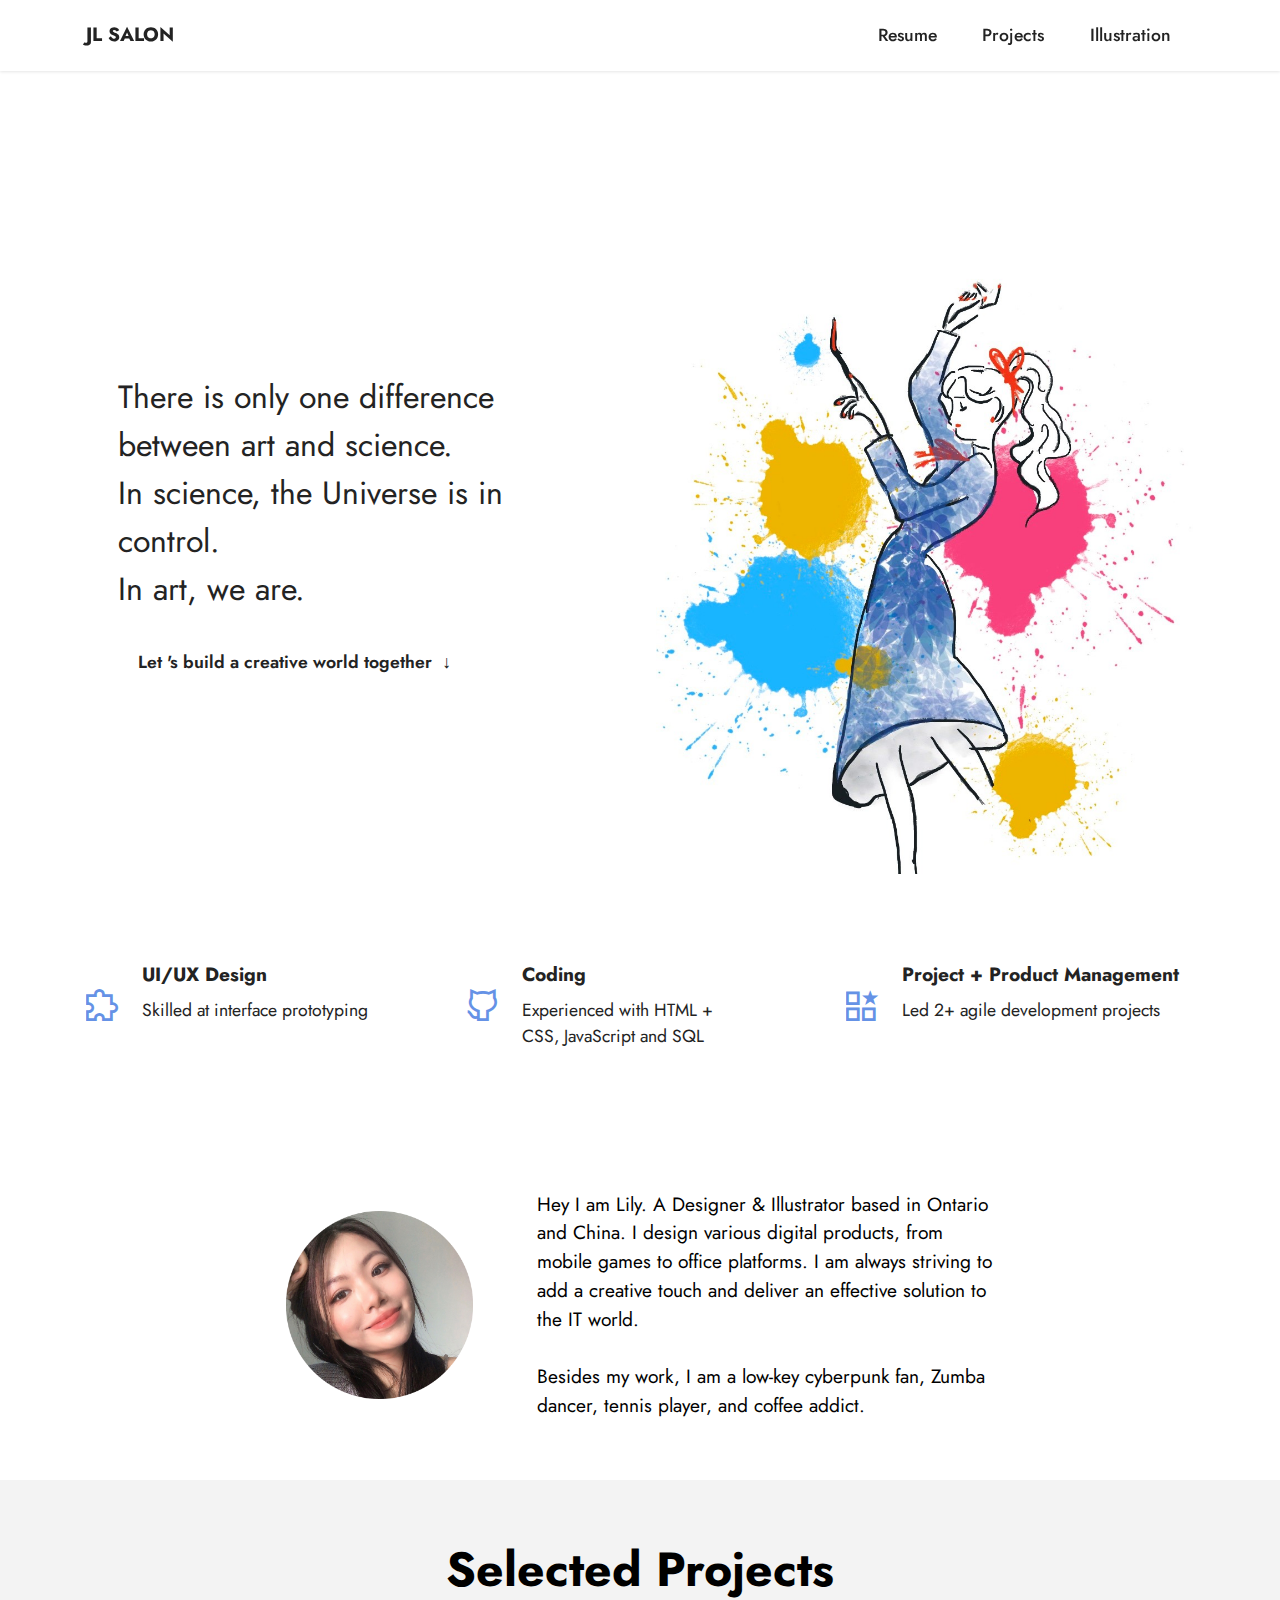
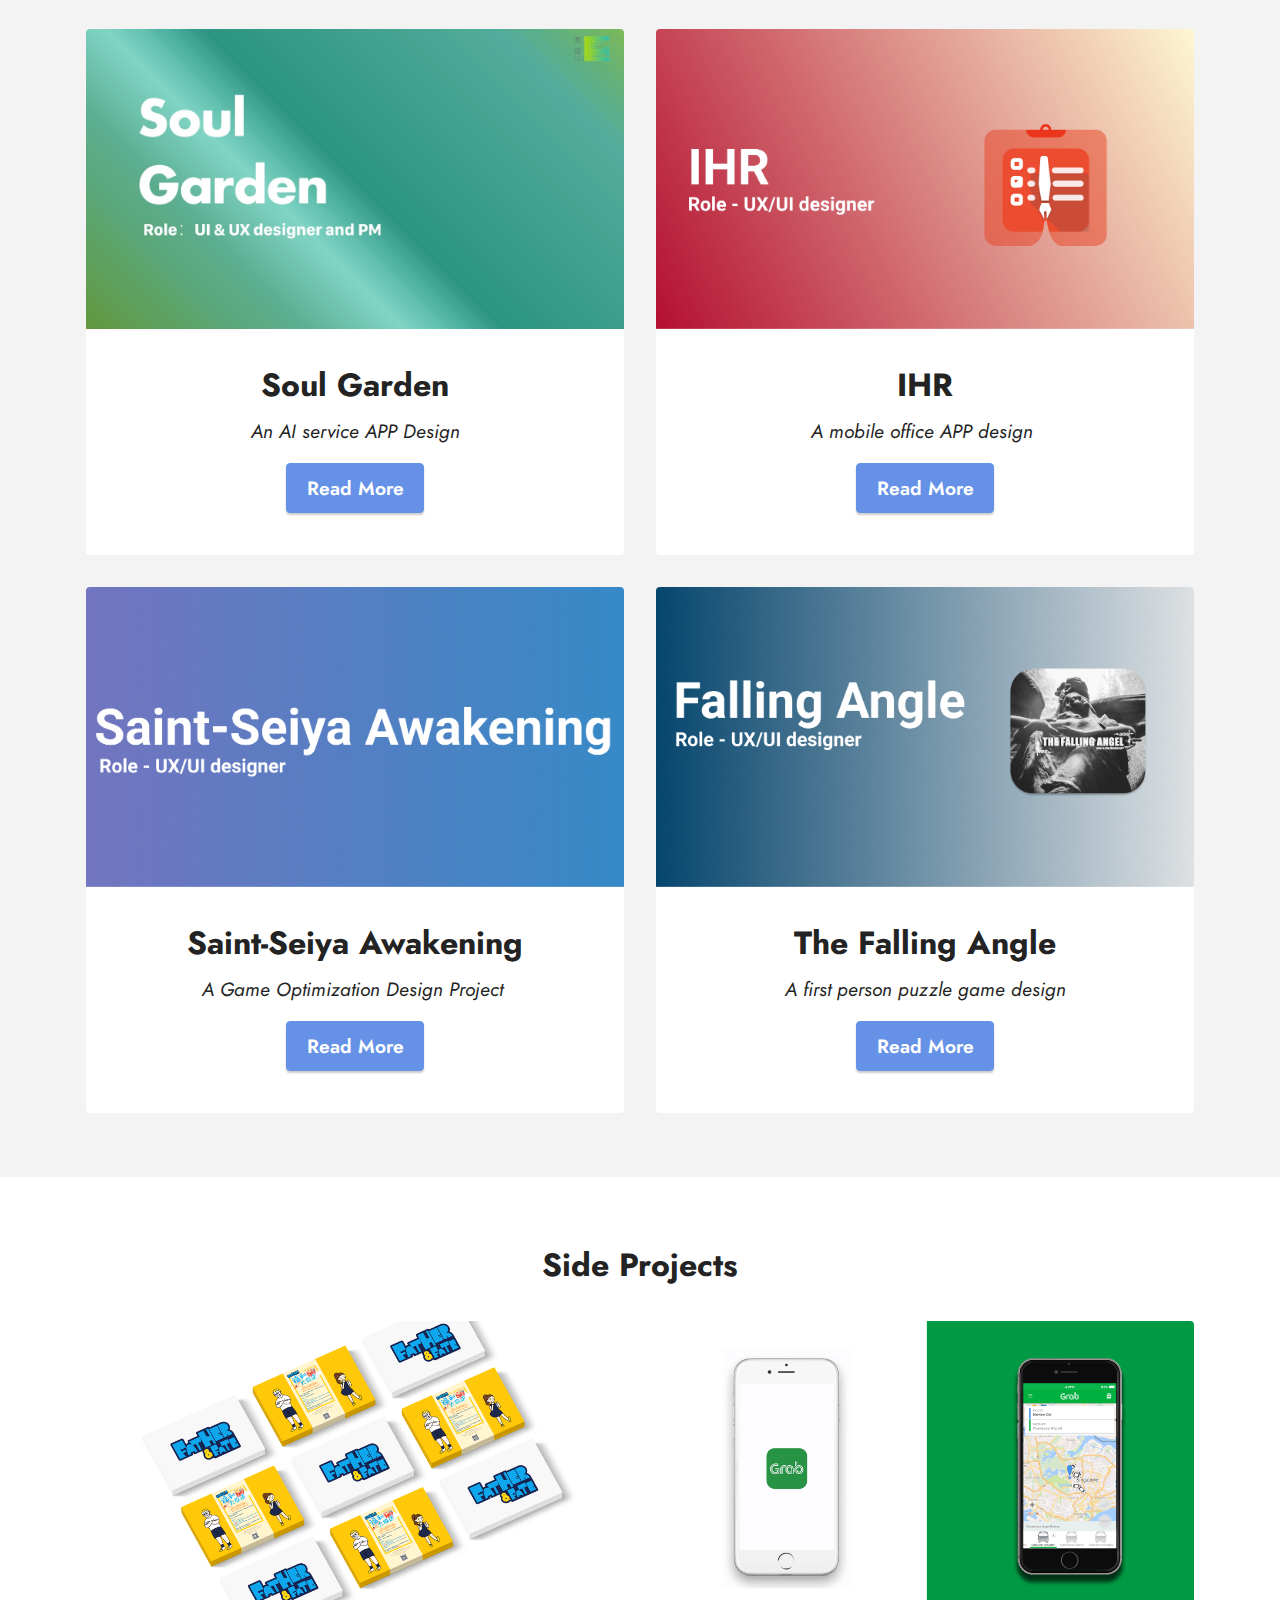
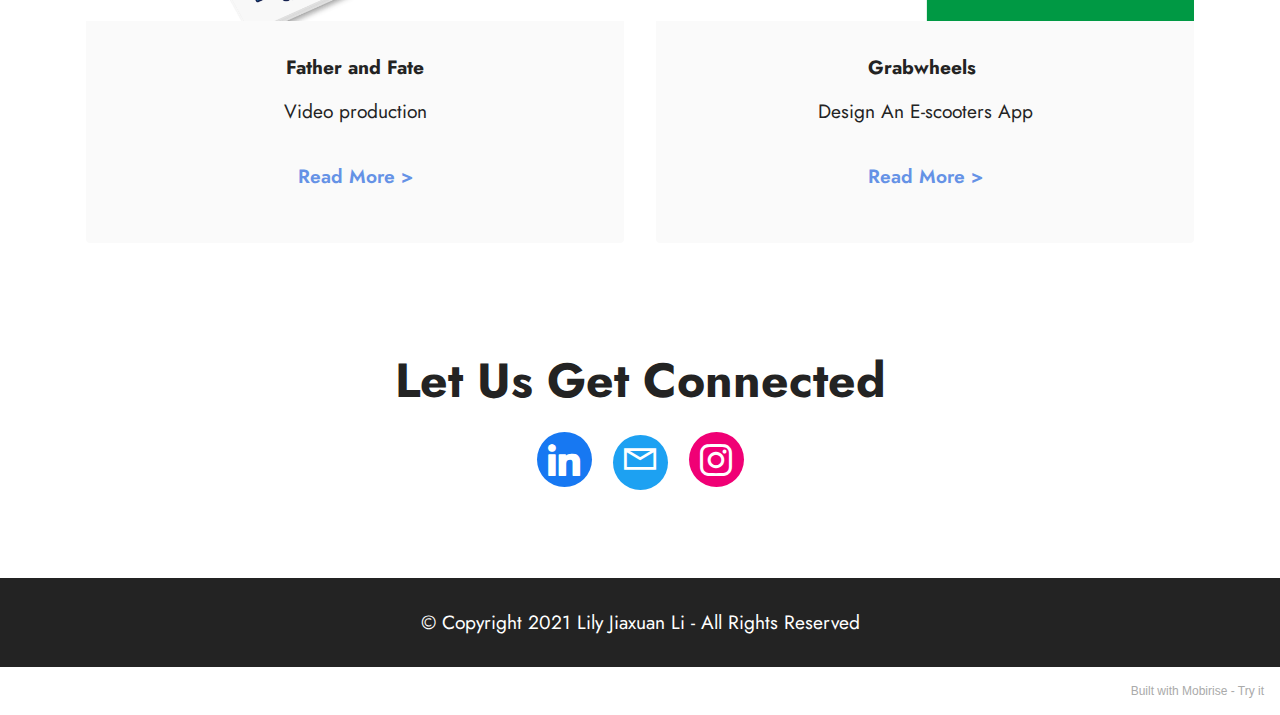
==== index.html @ 79b532c6 "Add files via upload" ====
<!DOCTYPE html>
<html  >
<head>
  <!-- Site made with Mobirise Website Builder v5.2.0, https://mobirise.com -->
  <meta charset="UTF-8">
  <meta http-equiv="X-UA-Compatible" content="IE=edge">
  <meta name="generator" content="Mobirise v5.2.0, mobirise.com">
  <meta name="viewport" content="width=device-width, initial-scale=1, minimum-scale=1">
  <link rel="shortcut icon" href="assets/images/title-128x105.png" type="image/x-icon">
  <meta name="description" content="">
  
  
  <title>Home</title>
  <link rel="stylesheet" href="assets/web/assets/mobirise-icons2/mobirise2.css">
  <link rel="stylesheet" href="assets/tether/tether.min.css">
  <link rel="stylesheet" href="assets/bootstrap/css/bootstrap.min.css">
  <link rel="stylesheet" href="assets/bootstrap/css/bootstrap-grid.min.css">
  <link rel="stylesheet" href="assets/bootstrap/css/bootstrap-reboot.min.css">
  <link rel="stylesheet" href="assets/dropdown/css/style.css">
  <link rel="stylesheet" href="assets/socicon/css/styles.css">
  <link rel="stylesheet" href="assets/theme/css/style.css">
  <link rel="preload" as="style" href="assets/mobirise/css/mbr-additional.css"><link rel="stylesheet" href="assets/mobirise/css/mbr-additional.css" type="text/css">
  
  
  
  
</head>
<body>
  
  <section class="menu menu1 cid-sfusuhJ6v9" once="menu" id="menu1-20">
    

    <nav class="navbar navbar-dropdown navbar-fixed-top navbar-expand-lg">
        <div class="container">
            <div class="navbar-brand">
                
                <span class="navbar-caption-wrap"><a class="navbar-caption text-black text-primary display-7" href="index.html">JL SALON</a></span>
            </div>
            <button class="navbar-toggler" type="button" data-toggle="collapse" data-target="#navbarSupportedContent" aria-controls="navbarNavAltMarkup" aria-expanded="false" aria-label="Toggle navigation">
                <div class="hamburger">
                    <span></span>
                    <span></span>
                    <span></span>
                    <span></span>
                </div>
            </button>
            <div class="collapse navbar-collapse" id="navbarSupportedContent">
                <ul class="navbar-nav nav-dropdown nav-right" data-app-modern-menu="true"><li class="nav-item"><a class="nav-link link text-black text-primary display-4" href="assets/files/UpdatedResume-LilyJiaxuanLi.pdf" target="_blank">Resume</a></li>
                    <li class="nav-item"><a class="nav-link link text-black text-primary display-4" href="index.html#gallery2-7">Projects</a></li>
                    <li class="nav-item"><a class="nav-link link text-black text-primary display-4" href="page5.html">Illustration</a>
                    </li></ul>
                
                
            </div>
        </div>
    </nav>
</section>

<section class="header14 cid-seDKMAUmzc mbr-fullscreen" id="header14-0">

    

    

    <div class="container">
        <div class="row justify-content-center align-items-center">
            <div class="col-12 col-md-6 image-wrapper">
                <img src="assets/images/20201031181424.jpg" alt="Mobirise">
            </div>
            <div class="col-12 col-md">
                <div class="text-wrapper">
                    
                    <p class="mbr-text mbr-fonts-style display-5"><br>There is only one difference between art and science.<br>In science, the Universe is in control.<br>In art, we are.</p>
                    <div class="mbr-section-btn mt-3"><a class="btn btn-black-outline display-4" href="index.html#features15-19">Let 's build a creative world together&nbsp; ↓&nbsp;</a></div>
                </div>
            </div>
        </div>
    </div>
</section>

<section class="features14 cid-seElMoyIQG" id="features15-19">

    
    
    <div class="container">
        <div class="row justify-content-center">
            <div class="card col-12 col-md-6 col-lg-4">
                <div class="card-wrapper">
                    <span class="mbr-iconfont m-auto mobi-mbri-extension mobi-mbri"></span>
                    <div class="card-box">
                        <h4 class="card-title mbr-fonts-style mb-2 display-7"><strong>UI/UX D</strong><span style="font-size: 19.2px;"><strong>esign</strong></span></h4>
                        <h5 class="card-text mbr-fonts-style display-4">Skilled at interface prototyping&nbsp;</h5>
                    </div>
                </div>
            </div>
            <div class="card col-12 col-md-6 col-lg-4">
                <div class="card-wrapper">
                    <span class="mbr-iconfont m-auto mobi-mbri-github mobi-mbri"></span>
                    <div class="card-box">
                        <h4 class="card-title mbr-fonts-style mb-2 display-7"><strong>Coding</strong></h4>
                        <h5 class="card-text mbr-fonts-style display-4">Experienced with HTML + CSS,&nbsp;JavaScript
 and SQL</h5>
                    </div>
                </div>
            </div>
            <div class="card col-12 col-md-6 col-lg-4">
                <div class="card-wrapper">
                    <span class="mbr-iconfont m-auto mobi-mbri-features mobi-mbri"></span>
                    <div class="card-box">
                        <h4 class="card-title mbr-fonts-style mb-2 display-7"><strong>Project + Product Management&nbsp;</strong></h4>
                        <h5 class="card-text mbr-fonts-style display-4">Led 2+ agile development projects&nbsp;</h5>
                    </div>

                </div>
            </div>
            
        </div>
    </div>
</section>

<section class="mbr-section content7 cid-sgqFFwOQQ7" id="content7-44">
          
    

    <div class="container">
        <div class="media-container-row">
            <div class="col-12 col-md-8">
                <div class="media-container-row">
                    <div class="media-content">
                        <div class="mbr-section-text">
                            <p class="mbr-text align-right mb-0 mbr-fonts-style display-7">Hey I am Lily. A Designer &amp; Illustrator based in Ontario and China. I design various digital products, from mobile games to office platforms. I am always striving to add a creative touch and deliver an effective solution to the IT world.
<br>
<br>Besides my work, I am a low-key cyberpunk fan, Zumba dancer, tennis player, and coffee addict.&nbsp;<br></p>
                        </div>
                    </div>
                    <div class="mbr-figure" style="width: 50%;">
                     <img src="assets/images/20201105125519.png" alt="Mobirise">  
                    </div>
                </div>
            </div>
        </div>
    </div>
</section>

<section class="gallery2 cid-seDM37AZqf" id="gallery2-7">
    
    
    <div class="container">
        <div class="mbr-section-head">
            <h4 class="mbr-section-title mbr-fonts-style align-center mb-0 display-2"><strong>Selected Projects</strong></h4>
            
        </div>
        <div class="row mt-4">
            <div class="item features-image сol-12 col-md-6 col-lg-6">
                <div class="item-wrapper">
                    <div class="item-img">
                        <img src="assets/images/soulgarden-uippt-1.jpg" alt="" data-slide-to="0">
                    </div>
                    <div class="item-content">
                        <h5 class="item-title mbr-fonts-style display-5"><strong>Soul Garden</strong></h5>
                        <h6 class="item-subtitle mbr-fonts-style mt-1 display-7"><em>An AI service APP Design</em></h6>
                        
                    </div>
                    <div class="mbr-section-btn item-footer mt-2"><a href="page7.html" class="btn btn-primary item-btn display-7" target="_blank">Read More</a></div>
                </div>
            </div><div class="item features-image сol-12 col-md-6 col-lg-6">
                <div class="item-wrapper">
                    <div class="item-img">
                        <img src="assets/images/group-16.png" alt="" data-slide-to="1">
                    </div>
                    <div class="item-content">
                        <h5 class="item-title mbr-fonts-style display-5"><strong>IHR</strong></h5>
                        <h6 class="item-subtitle mbr-fonts-style mt-1 display-7"><em>A mobile office APP design&nbsp;</em></h6>
                        
                    </div>
                    <div class="mbr-section-btn item-footer mt-2"><a href="page6.html" class="btn btn-primary item-btn display-7" target="_blank">Read More</a></div>
                </div>
            </div>
            
            <div class="item features-image сol-12 col-md-6 col-lg-6">
                <div class="item-wrapper">
                    <div class="item-img">
                        <img src="assets/images/group-19.png" alt="" data-slide-to="2">
                    </div>
                    <div class="item-content">
                        <h5 class="item-title mbr-fonts-style display-5"><strong>Saint-Seiya Awakening</strong></h5>
                        <h6 class="item-subtitle mbr-fonts-style mt-1 display-7"><em>A Game Optimization Design Project&nbsp;</em></h6>
                        
                    </div>
                    <div class="mbr-section-btn item-footer mt-2"><a href="page1.html" class="btn btn-primary item-btn display-7" target="_blank">Read More</a></div>
                </div>
            </div><div class="item features-image сol-12 col-md-6 col-lg-6">
                <div class="item-wrapper">
                    <div class="item-img">
                        <img src="assets/images/group-18.png" alt="" title="" data-slide-to="3">
                    </div>
                    <div class="item-content">
                        <h5 class="item-title mbr-fonts-style display-5"><strong>The Falling Angle</strong></h5>
                        <h6 class="item-subtitle mbr-fonts-style mt-1 display-7"><em>A first person puzzle game&nbsp;</em><span style="font-size: 19.2px;"><em>design</em></span></h6>
                        
                    </div>
                    <div class="mbr-section-btn item-footer mt-2"><a href="page4.html" class="btn btn-primary item-btn display-7" target="_blank">Read More</a></div>
                </div>
            </div>
            
        </div>
    </div>
</section>

<section class="content3 cid-seVIAk7tf1" id="content3-1i">
    
    
    <div class="container">
        <div class="mbr-section-head">
            <h4 class="mbr-section-title mbr-fonts-style align-center mb-0 display-5"><strong>Side Projects</strong></h4>
            
        </div>
        <div class="row mt-4">
            
            <div class="item features-image сol-12 col-md-6 col-lg-6">
                <div class="item-wrapper">
                    <div class="item-img">
                        <img src="assets/images/20201202213956.png" alt="" title="">
                    </div>
                    <div class="item-content">
                        <h5 class="item-title mbr-fonts-style display-7"><strong>Father and Fate</strong></h5>
                        
                        <p class="mbr-text mbr-fonts-style mt-3 display-7">Video production</p>
                    </div>
                    <div class="mbr-section-btn item-footer mt-2"><a href="page8.html" class="btn item-btn btn-primary-outline display-7" target="_blank">Read More &gt;</a></div>
                </div>
            </div>
            <div class="item features-image сol-12 col-md-6 col-lg-6">
                <div class="item-wrapper">
                    <div class="item-img">
                        <img src="assets/images/iphone-1920x1080.png" alt="" title="">
                    </div>
                    <div class="item-content">
                        <h5 class="item-title mbr-fonts-style display-7"><strong>Grabwheels&nbsp;</strong></h5>
                        
                        <p class="mbr-text mbr-fonts-style mt-3 display-7">Design An E-scooters App</p>
                    </div>
                    <div class="mbr-section-btn item-footer mt-2"><a href="page2.html" class="btn item-btn btn-primary-outline display-7" target="_blank">Read More &gt;</a></div>
                </div>
            </div>

        </div>
    </div>
</section>

<section class="share3 cid-seEkMu1bm9" id="share3-16">
    
     
    
    

    <div class="container">
        <div class="media-container-row">
            <div class="col-12">
                <h3 class="mbr-section-title align-center mb-3 mbr-fonts-style display-2">
                    <strong>Let Us Get Connected</strong></h3>
                <div class="social-list align-center">
                   
                    <a class="iconfont-wrapper bg-facebook m-2 " target="_blank" href="https://www.linkedin.com/in/lily-li-65710a14a/">
                            <span class="socicon-linkedin socicon"></span>
                        </a>
                        <a class="iconfont-wrapper bg-twitter m-2" href="mailto:j892li@uwaterloo.ca">
                            <span class="mobi-mbri-letter mobi-mbri"></span>
                        </a>
                        <a class="iconfont-wrapper bg-instagram m-2" href="https://www.instagram.com/lilyjlsalon/" target="_blank">
                            <span class="socicon-instagram socicon"></span>
                        </a>
                        
                        
                        
                        
                        
                        
                        
                        
                </div>
            </div>
        </div>
    </div>
</section>

<section class="footer7 cid-seEkNGOCdK" once="footers" id="footer7-17">

    

    

    <div class="container">
        <div class="media-container-row align-center mbr-white">
            <div class="col-12">
                <p class="mbr-text mb-0 mbr-fonts-style display-7">
                    © Copyright 2021 Lily Jiaxuan Li - All Rights Reserved
                </p>
            </div>
        </div>
    </div>
</section><section style="background-color: #fff; font-family: -apple-system, BlinkMacSystemFont, 'Segoe UI', 'Roboto', 'Helvetica Neue', Arial, sans-serif; color:#aaa; font-size:12px; padding: 0; align-items: center; display: flex;"><a href="https://mobirise.site/v" style="flex: 1 1; height: 3rem; padding-left: 1rem;"></a><p style="flex: 0 0 auto; margin:0; padding-right:1rem;">Built with Mobirise - <a href="https://mobirise.site/l" style="color:#aaa;">Try it</a></p></section><script src="assets/web/assets/jquery/jquery.min.js"></script>  <script src="assets/popper/popper.min.js"></script>  <script src="assets/tether/tether.min.js"></script>  <script src="assets/bootstrap/js/bootstrap.min.js"></script>  <script src="assets/smoothscroll/smooth-scroll.js"></script>  <script src="assets/dropdown/js/nav-dropdown.js"></script>  <script src="assets/dropdown/js/navbar-dropdown.js"></script>  <script src="assets/touchswipe/jquery.touch-swipe.min.js"></script>  <script src="assets/theme/js/script.js"></script>  
  
  
</body>
</html>
---- assets/web/assets/mobirise-icons2/mobirise2.css ----
@font-face {
  font-family: 'Moririse2';
  font-display: swap;
  src:  url('mobirise2.eot?f2bix4');
  src:  url('mobirise2.eot?f2bix4#iefix') format('embedded-opentype'),
    url('mobirise2.ttf?f2bix4') format('truetype'),
    url('mobirise2.woff?f2bix4') format('woff'),
    url('mobirise2.svg?f2bix4#mobirise2') format('svg');
  font-weight: normal;
  font-style: normal;
}

[class^="mobi-"], [class*=" mobi-"] {
  /* use !important to prevent issues with browser extensions that change fonts */
  font-family: 'Moririse2' !important;
  speak: none;
  font-style: normal;
  font-weight: normal;
  font-variant: normal;
  text-transform: none;
  line-height: 1;

  /* Better Font Rendering =========== */
  -webkit-font-smoothing: antialiased;
  -moz-osx-font-smoothing: grayscale;
}

.mobi-mbri-add-submenu:before {
  content: "\e900";
}
.mobi-mbri-alert:before {
  content: "\e901";
}
.mobi-mbri-align-center:before {
  content: "\e902";
}
.mobi-mbri-align-justify:before {
  content: "\e903";
}
.mobi-mbri-align-left:before {
  content: "\e904";
}
.mobi-mbri-align-right:before {
  content: "\e905";
}
.mobi-mbri-android:before {
  content: "\e906";
}
.mobi-mbri-apple:before {
  content: "\e907";
}
.mobi-mbri-arrow-down:before {
  content: "\e908";
}
.mobi-mbri-arrow-next:before {
  content: "\e909";
}
.mobi-mbri-arrow-prev:before {
  content: "\e90a";
}
.mobi-mbri-arrow-up:before {
  content: "\e90b";
}
.mobi-mbri-bold:before {
  content: "\e90c";
}
.mobi-mbri-bookmark:before {
  content: "\e90d";
}
.mobi-mbri-bootstrap:before {
  content: "\e90e";
}
.mobi-mbri-briefcase:before {
  content: "\e90f";
}
.mobi-mbri-browse:before {
  content: "\e910";
}
.mobi-mbri-bulleted-list:before {
  content: "\e911";
}
.mobi-mbri-calendar:before {
  content: "\e912";
}
.mobi-mbri-camera:before {
  content: "\e913";
}
.mobi-mbri-cart-add:before {
  content: "\e914";
}
.mobi-mbri-cart-full:before {
  content: "\e915";
}
.mobi-mbri-cash:before {
  content: "\e916";
}
.mobi-mbri-change-style:before {
  content: "\e917";
}
.mobi-mbri-chat:before {
  content: "\e918";
}
.mobi-mbri-clock:before {
  content: "\e919";
}
.mobi-mbri-close:before {
  content: "\e91a";
}
.mobi-mbri-cloud:before {
  content: "\e91b";
}
.mobi-mbri-code:before {
  content: "\e91c";
}
.mobi-mbri-contact-form:before {
  content: "\e91d";
}
.mobi-mbri-credit-card:before {
  content: "\e91e";
}
.mobi-mbri-cursor-click:before {
  content: "\e91f";
}
.mobi-mbri-cust-feedback:before {
  content: "\e920";
}
.mobi-mbri-database:before {
  content: "\e921";
}
.mobi-mbri-delivery:before {
  content: "\e922";
}
.mobi-mbri-desktop:before {
  content: "\e923";
}
.mobi-mbri-devices:before {
  content: "\e924";
}
.mobi-mbri-down:before {
  content: "\e925";
}
.mobi-mbri-download-2:before {
  content: "\e926";
}
.mobi-mbri-download:before {
  content: "\e927";
}
.mobi-mbri-drag-n-drop-2:before {
  content: "\e928";
}
.mobi-mbri-drag-n-drop:before {
  content: "\e929";
}
.mobi-mbri-edit-2:before {
  content: "\e92a";
}
.mobi-mbri-edit:before {
  content: "\e92b";
}
.mobi-mbri-error:before {
  content: "\e92c";
}
.mobi-mbri-extension:before {
  content: "\e92d";
}
.mobi-mbri-features:before {
  content: "\e92e";
}
.mobi-mbri-file:before {
  content: "\e92f";
}
.mobi-mbri-flag:before {
  content: "\e930";
}
.mobi-mbri-folder:before {
  content: "\e931";
}
.mobi-mbri-gift:before {
  content: "\e932";
}
.mobi-mbri-github:before {
  content: "\e933";
}
.mobi-mbri-globe-2:before {
  content: "\e934";
}
.mobi-mbri-globe:before {
  content: "\e935";
}
.mobi-mbri-growing-chart:before {
  content: "\e936";
}
.mobi-mbri-hearth:before {
  content: "\e937";
}
.mobi-mbri-help:before {
  content: "\e938";
}
.mobi-mbri-home:before {
  content: "\e939";
}
.mobi-mbri-hot-cup:before {
  content: "\e93a";
}
.mobi-mbri-idea:before {
  content: "\e93b";
}
.mobi-mbri-image-gallery:before {
  content: "\e93c";
}
.mobi-mbri-image-slider:before {
  content: "\e93d";
}
.mobi-mbri-info:before {
  content: "\e93e";
}
.mobi-mbri-italic:before {
  content: "\e93f";
}
.mobi-mbri-key:before {
  content: "\e940";
}
.mobi-mbri-laptop:before {
  content: "\e941";
}
.mobi-mbri-layers:before {
  content: "\e942";
}
.mobi-mbri-left-right:before {
  content: "\e943";
}
.mobi-mbri-left:before {
  content: "\e944";
}
.mobi-mbri-letter:before {
  content: "\e945";
}
.mobi-mbri-like:before {
  content: "\e946";
}
.mobi-mbri-link:before {
  content: "\e947";
}
.mobi-mbri-lock:before {
  content: "\e948";
}
.mobi-mbri-login:before {
  content: "\e949";
}
.mobi-mbri-logout:before {
  content: "\e94a";
}
.mobi-mbri-magic-stick:before {
  content: "\e94b";
}
.mobi-mbri-map-pin:before {
  content: "\e94c";
}
.mobi-mbri-menu:before {
  content: "\e94d";
}
.mobi-mbri-mobile-2:before {
  content: "\e94e";
}
.mobi-mbri-mobile-horizontal:before {
  content: "\e94f";
}
.mobi-mbri-mobile:before {
  content: "\e950";
}
.mobi-mbri-mobirise:before {
  content: "\e951";
}
.mobi-mbri-more-horizontal:before {
  content: "\e952";
}
.mobi-mbri-more-vertical:before {
  content: "\e953";
}
.mobi-mbri-music:before {
  content: "\e954";
}
.mobi-mbri-new-file:before {
  content: "\e955";
}
.mobi-mbri-numbered-list:before {
  content: "\e956";
}
.mobi-mbri-opened-folder:before {
  content: "\e957";
}
.mobi-mbri-pages:before {
  content: "\e958";
}
.mobi-mbri-paper-plane:before {
  content: "\e959";
}
.mobi-mbri-paperclip:before {
  content: "\e95a";
}
.mobi-mbri-phone:before {
  content: "\e95b";
}
.mobi-mbri-photo:before {
  content: "\e95c";
}
.mobi-mbri-photos:before {
  content: "\e95d";
}
.mobi-mbri-pin:before {
  content: "\e95e";
}
.mobi-mbri-play:before {
  content: "\e95f";
}
.mobi-mbri-plus:before {
  content: "\e960";
}
.mobi-mbri-preview:before {
  content: "\e961";
}
.mobi-mbri-print:before {
  content: "\e962";
}
.mobi-mbri-protect:before {
  content: "\e963";
}
.mobi-mbri-question:before {
  content: "\e964";
}
.mobi-mbri-quote-left:before {
  content: "\e965";
}
.mobi-mbri-quote-right:before {
  content: "\e966";
}
.mobi-mbri-redo:before {
  content: "\e967";
}
.mobi-mbri-refresh:before {
  content: "\e968";
}
.mobi-mbri-responsive-2:before {
  content: "\e969";
}
.mobi-mbri-responsive:before {
  content: "\e96a";
}
.mobi-mbri-right:before {
  content: "\e96b";
}
.mobi-mbri-rocket:before {
  content: "\e96c";
}
.mobi-mbri-sad-face:before {
  content: "\e96d";
}
.mobi-mbri-sale:before {
  content: "\e96e";
}
.mobi-mbri-save:before {
  content: "\e96f";
}
.mobi-mbri-search:before {
  content: "\e970";
}
.mobi-mbri-setting-2:before {
  content: "\e971";
}
.mobi-mbri-setting-3:before {
  content: "\e972";
}
.mobi-mbri-setting:before {
  content: "\e973";
}
.mobi-mbri-share:before {
  content: "\e974";
}
.mobi-mbri-shopping-bag:before {
  content: "\e975";
}
.mobi-mbri-shopping-basket:before {
  content: "\e976";
}
.mobi-mbri-shopping-cart:before {
  content: "\e977";
}
.mobi-mbri-sites:before {
  content: "\e978";
}
.mobi-mbri-smile-face:before {
  content: "\e979";
}
.mobi-mbri-speed:before {
  content: "\e97a";
}
.mobi-mbri-star:before {
  content: "\e97b";
}
.mobi-mbri-success:before {
  content: "\e97c";
}
.mobi-mbri-sun:before {
  content: "\e97d";
}
.mobi-mbri-sun2:before {
  content: "\e97e";
}
.mobi-mbri-tablet-vertical:before {
  content: "\e97f";
}
.mobi-mbri-tablet:before {
  content: "\e980";
}
.mobi-mbri-target:before {
  content: "\e981";
}
.mobi-mbri-timer:before {
  content: "\e982";
}
.mobi-mbri-to-ftp:before {
  content: "\e983";
}
.mobi-mbri-to-local-drive:before {
  content: "\e984";
}
.mobi-mbri-touch-swipe:before {
  content: "\e985";
}
.mobi-mbri-touch:before {
  content: "\e986";
}
.mobi-mbri-trash:before {
  content: "\e987";
}
.mobi-mbri-underline:before {
  content: "\e988";
}
.mobi-mbri-undo:before {
  content: "\e989";
}
.mobi-mbri-unlink:before {
  content: "\e98a";
}
.mobi-mbri-unlock:before {
  content: "\e98b";
}
.mobi-mbri-up-down:before {
  content: "\e98c";
}
.mobi-mbri-up:before {
  content: "\e98d";
}
.mobi-mbri-update:before {
  content: "\e98e";
}
.mobi-mbri-upload-2:before {
  content: "\e98f";
}
.mobi-mbri-upload:before {
  content: "\e990";
}
.mobi-mbri-user-2:before {
  content: "\e991";
}
.mobi-mbri-user:before {
  content: "\e992";
}
.mobi-mbri-users:before {
  content: "\e993";
}
.mobi-mbri-video-play:before {
  content: "\e994";
}
.mobi-mbri-video:before {
  content: "\e995";
}
.mobi-mbri-watch:before {
  content: "\e996";
}
.mobi-mbri-website-theme-2:before {
  content: "\e997";
}
.mobi-mbri-website-theme:before {
  content: "\e998";
}
.mobi-mbri-wifi:before {
  content: "\e999";
}
.mobi-mbri-windows:before {
  content: "\e99a";
}
.mobi-mbri-zoom-in:before {
  content: "\e99b";
}
.mobi-mbri-zoom-out:before {
  content: "\e99c";
}
---- assets/dropdown/css/style.css ----
.navbar-dropdown {
  left: 0;
  padding: 0;
  position: absolute;
  right: 0;
  top: 0;
  transition: all 0.45s ease;
  z-index: 1030;
  background: #282828; }
  .navbar-dropdown .navbar-logo {
    margin-right: 0.8rem;
    transition: margin 0.3s ease-in-out;
    vertical-align: middle; }
    .navbar-dropdown .navbar-logo img {
      height: 3.125rem;
      transition: all 0.3s ease-in-out; }
    .navbar-dropdown .navbar-logo.mbr-iconfont {
      font-size: 3.125rem;
      line-height: 3.125rem; }
  .navbar-dropdown .navbar-caption {
    font-weight: 700;
    white-space: normal;
    vertical-align: -4px;
    line-height: 3.125rem !important; }
    .navbar-dropdown .navbar-caption, .navbar-dropdown .navbar-caption:hover {
      color: inherit;
      text-decoration: none; }
  .navbar-dropdown .mbr-iconfont + .navbar-caption {
    vertical-align: -1px; }
  .navbar-dropdown.navbar-fixed-top {
    position: fixed; }
  .navbar-dropdown .navbar-brand span {
    vertical-align: -4px; }
  .navbar-dropdown.bg-color.transparent {
    background: none; }
  .navbar-dropdown.navbar-short .navbar-brand {
    padding: 0.625rem 0; }
    .navbar-dropdown.navbar-short .navbar-brand span {
      vertical-align: -1px; }
  .navbar-dropdown.navbar-short .navbar-caption {
    line-height: 2.375rem !important;
    vertical-align: -2px; }
  .navbar-dropdown.navbar-short .navbar-logo {
    margin-right: 0.5rem; }
    .navbar-dropdown.navbar-short .navbar-logo img {
      height: 2.375rem; }
    .navbar-dropdown.navbar-short .navbar-logo.mbr-iconfont {
      font-size: 2.375rem;
      line-height: 2.375rem; }
  .navbar-dropdown.navbar-short .mbr-table-cell {
    height: 3.625rem; }
  .navbar-dropdown .navbar-close {
    left: 0.6875rem;
    position: fixed;
    top: 0.75rem;
    z-index: 1000; }
  .navbar-dropdown .hamburger-icon {
    content: "";
    display: inline-block;
    vertical-align: middle;
    width: 16px;
    -webkit-box-shadow: 0 -6px 0 1px #282828,0 0 0 1px #282828,0 6px 0 1px #282828;
    -moz-box-shadow: 0 -6px 0 1px #282828,0 0 0 1px #282828,0 6px 0 1px #282828;
    box-shadow: 0 -6px 0 1px #282828,0 0 0 1px #282828,0 6px 0 1px #282828; }

.dropdown-menu .dropdown-toggle[data-toggle="dropdown-submenu"]::after {
  border-bottom: 0.35em solid transparent;
  border-left: 0.35em solid;
  border-right: 0;
  border-top: 0.35em solid transparent;
  margin-left: 0.3rem; }

.dropdown-menu .dropdown-item:focus {
  outline: 0; }

.nav-dropdown {
  font-size: 0.75rem;
  font-weight: 500;
  height: auto !important; }
  .nav-dropdown .nav-btn {
    padding-left: 1rem; }
  .nav-dropdown .link {
    margin: .667em 1.667em;
    font-weight: 500;
    padding: 0;
    transition: color .2s ease-in-out; }
    .nav-dropdown .link.dropdown-toggle {
      margin-right: 2.583em; }
      .nav-dropdown .link.dropdown-toggle::after {
        margin-left: .25rem;
        border-top: 0.35em solid;
        border-right: 0.35em solid transparent;
        border-left: 0.35em solid transparent;
        border-bottom: 0; }
      .nav-dropdown .link.dropdown-toggle[aria-expanded="true"] {
        margin: 0;
        padding: 0.667em 3.263em  0.667em 1.667em; }
  .nav-dropdown .link::after,
  .nav-dropdown .dropdown-item::after {
    color: inherit; }
  .nav-dropdown .btn {
    font-size: 0.75rem;
    font-weight: 700;
    letter-spacing: 0;
    margin-bottom: 0;
    padding-left: 1.25rem;
    padding-right: 1.25rem; }
  .nav-dropdown .dropdown-menu {
    border-radius: 0;
    border: 0;
    left: 0;
    margin: 0;
    padding-bottom: 1.25rem;
    padding-top: 1.25rem;
    position: relative; }
  .nav-dropdown .dropdown-submenu {
    margin-left: 0.125rem;
    top: 0; }
  .nav-dropdown .dropdown-item {
    font-weight: 500;
    line-height: 2;
    padding: 0.3846em 4.615em 0.3846em 1.5385em;
    position: relative;
    transition: color .2s ease-in-out, background-color .2s ease-in-out; }
    .nav-dropdown .dropdown-item::after {
      margin-top: -0.3077em;
      position: absolute;
      right: 1.1538em;
      top: 50%; }
    .nav-dropdown .dropdown-item:focus, .nav-dropdown .dropdown-item:hover {
      background: none; }

@media (max-width: 767px) {
  .nav-dropdown.navbar-toggleable-sm {
    bottom: 0;
    display: none;
    left: 0;
    overflow-x: hidden;
    position: fixed;
    top: 0;
    transform: translateX(-100%);
    -ms-transform: translateX(-100%);
    -webkit-transform: translateX(-100%);
    width: 18.75rem;
    z-index: 999; } }
.nav-dropdown.navbar-toggleable-xl {
  bottom: 0;
  display: none;
  left: 0;
  overflow-x: hidden;
  position: fixed;
  top: 0;
  transform: translateX(-100%);
  -ms-transform: translateX(-100%);
  -webkit-transform: translateX(-100%);
  width: 18.75rem;
  z-index: 999; }

.nav-dropdown-sm {
  display: block !important;
  overflow-x: hidden;
  overflow: auto;
  padding-top: 3.875rem; }
  .nav-dropdown-sm::after {
    content: "";
    display: block;
    height: 3rem;
    width: 100%; }
  .nav-dropdown-sm.collapse.in ~ .navbar-close {
    display: block !important; }
  .nav-dropdown-sm.collapsing, .nav-dropdown-sm.collapse.in {
    transform: translateX(0);
    -ms-transform: translateX(0);
    -webkit-transform: translateX(0);
    transition: all 0.25s ease-out;
    -webkit-transition: all 0.25s ease-out;
    background: #282828; }
  .nav-dropdown-sm.collapsing[aria-expanded="false"] {
    transform: translateX(-100%);
    -ms-transform: translateX(-100%);
    -webkit-transform: translateX(-100%); }
  .nav-dropdown-sm .nav-item {
    display: block;
    margin-left: 0 !important;
    padding-left: 0; }
  .nav-dropdown-sm .link,
  .nav-dropdown-sm .dropdown-item {
    border-top: 1px dotted rgba(255, 255, 255, 0.1);
    font-size: 0.8125rem;
    line-height: 1.6;
    margin: 0 !important;
    padding: 0.875rem 2.4rem 0.875rem 1.5625rem !important;
    position: relative;
    white-space: normal; }
    .nav-dropdown-sm .link:focus, .nav-dropdown-sm .link:hover,
    .nav-dropdown-sm .dropdown-item:focus,
    .nav-dropdown-sm .dropdown-item:hover {
      background: rgba(0, 0, 0, 0.2) !important;
      color: #c0a375; }
  .nav-dropdown-sm .nav-btn {
    position: relative;
    padding: 1.5625rem 1.5625rem 0 1.5625rem; }
    .nav-dropdown-sm .nav-btn::before {
      border-top: 1px dotted rgba(255, 255, 255, 0.1);
      content: "";
      left: 0;
      position: absolute;
      top: 0;
      width: 100%; }
    .nav-dropdown-sm .nav-btn + .nav-btn {
      padding-top: 0.625rem; }
      .nav-dropdown-sm .nav-btn + .nav-btn::before {
        display: none; }
  .nav-dropdown-sm .btn {
    padding: 0.625rem 0; }
  .nav-dropdown-sm .dropdown-toggle[data-toggle="dropdown-submenu"]::after {
    margin-left: .25rem;
    border-top: 0.35em solid;
    border-right: 0.35em solid transparent;
    border-left: 0.35em solid transparent;
    border-bottom: 0; }
  .nav-dropdown-sm .dropdown-toggle[data-toggle="dropdown-submenu"][aria-expanded="true"]::after {
    border-top: 0;
    border-right: 0.35em solid transparent;
    border-left: 0.35em solid transparent;
    border-bottom: 0.35em solid; }
  .nav-dropdown-sm .dropdown-menu {
    margin: 0;
    padding: 0;
    position: relative;
    top: 0;
    left: 0;
    width: 100%;
    border: 0;
    float: none;
    border-radius: 0;
    background: none; }
  .nav-dropdown-sm .dropdown-submenu {
    left: 100%;
    margin-left: 0.125rem;
    margin-top: -1.25rem;
    top: 0; }

.navbar-toggleable-sm .nav-dropdown .dropdown-menu {
  position: absolute; }

.navbar-toggleable-sm .nav-dropdown .dropdown-submenu {
  left: 100%;
  margin-left: 0.125rem;
  margin-top: -1.25rem;
  top: 0; }

.navbar-toggleable-sm.opened .nav-dropdown .dropdown-menu {
  position: relative; }

.navbar-toggleable-sm.opened .nav-dropdown .dropdown-submenu {
  left: 0;
  margin-left: 00rem;
  margin-top: 0rem;
  top: 0; }

.is-builder .nav-dropdown.collapsing {
  transition: none !important; }

/*# sourceMappingURL=style.css.map */
---- assets/socicon/css/styles.css ----
@charset "UTF-8";

@font-face {
  font-family: 'Socicon';
  src:  url('../fonts/socicon.eot');
  src:  url('../fonts/socicon.eot?#iefix') format('embedded-opentype'),
    url('../fonts/socicon.woff2') format('woff2'),
    url('../fonts/socicon.ttf') format('truetype'),
    url('../fonts/socicon.woff') format('woff'),
    url('../fonts/socicon.svg#socicon') format('svg');
  font-weight: normal;
  font-style: normal;
}

[data-icon]:before {
  font-family: "socicon" !important;
  content: attr(data-icon);
  font-style: normal !important;
  font-weight: normal !important;
  font-variant: normal !important;
  text-transform: none !important;
  speak: none;
  line-height: 1;
  -webkit-font-smoothing: antialiased;
  -moz-osx-font-smoothing: grayscale;
}

[class^="socicon-"], [class*=" socicon-"] {
  /* use !important to prevent issues with browser extensions that change fonts */
  font-family: 'Socicon' !important;
  speak: none;
  font-style: normal;
  font-weight: normal;
  font-variant: normal;
  text-transform: none;
  line-height: 1;

  /* Better Font Rendering =========== */
  -webkit-font-smoothing: antialiased;
  -moz-osx-font-smoothing: grayscale;
}

.socicon-eitaa:before {
  content: "\e97c";
}
.socicon-soroush:before {
  content: "\e97d";
}
.socicon-bale:before {
  content: "\e97e";
}
.socicon-zazzle:before {
  content: "\e97b";
}
.socicon-society6:before {
  content: "\e97a";
}
.socicon-redbubble:before {
  content: "\e979";
}
.socicon-avvo:before {
  content: "\e978";
}
.socicon-stitcher:before {
  content: "\e977";
}
.socicon-googlehangouts:before {
  content: "\e974";
}
.socicon-dlive:before {
  content: "\e975";
}
.socicon-vsco:before {
  content: "\e976";
}
.socicon-flipboard:before {
  content: "\e973";
}
.socicon-ubuntu:before {
  content: "\e958";
}
.socicon-artstation:before {
  content: "\e959";
}
.socicon-invision:before {
  content: "\e95a";
}
.socicon-torial:before {
  content: "\e95b";
}
.socicon-collectorz:before {
  content: "\e95c";
}
.socicon-seenthis:before {
  content: "\e95d";
}
.socicon-googleplaymusic:before {
  content: "\e95e";
}
.socicon-debian:before {
  content: "\e95f";
}
.socicon-filmfreeway:before {
  content: "\e960";
}
.socicon-gnome:before {
  content: "\e961";
}
.socicon-itchio:before {
  content: "\e962";
}
.socicon-jamendo:before {
  content: "\e963";
}
.socicon-mix:before {
  content: "\e964";
}
.socicon-sharepoint:before {
  content: "\e965";
}
.socicon-tinder:before {
  content: "\e966";
}
.socicon-windguru:before {
  content: "\e967";
}
.socicon-cdbaby:before {
  content: "\e968";
}
.socicon-elementaryos:before {
  content: "\e969";
}
.socicon-stage32:before {
  content: "\e96a";
}
.socicon-tiktok:before {
  content: "\e96b";
}
.socicon-gitter:before {
  content: "\e96c";
}
.socicon-letterboxd:before {
  content: "\e96d";
}
.socicon-threema:before {
  content: "\e96e";
}
.socicon-splice:before {
  content: "\e96f";
}
.socicon-metapop:before {
  content: "\e970";
}
.socicon-naver:before {
  content: "\e971";
}
.socicon-remote:before {
  content: "\e972";
}
.socicon-internet:before {
  content: "\e957";
}
.socicon-moddb:before {
  content: "\e94b";
}
.socicon-indiedb:before {
  content: "\e94c";
}
.socicon-traxsource:before {
  content: "\e94d";
}
.socicon-gamefor:before {
  content: "\e94e";
}
.socicon-pixiv:before {
  content: "\e94f";
}
.socicon-myanimelist:before {
  content: "\e950";
}
.socicon-blackberry:before {
  content: "\e951";
}
.socicon-wickr:before {
  content: "\e952";
}
.socicon-spip:before {
  content: "\e953";
}
.socicon-napster:before {
  content: "\e954";
}
.socicon-beatport:before {
  content: "\e955";
}
.socicon-hackerone:before {
  content: "\e956";
}
.socicon-hackernews:before {
  content: "\e946";
}
.socicon-smashwords:before {
  content: "\e947";
}
.socicon-kobo:before {
  content: "\e948";
}
.socicon-bookbub:before {
  content: "\e949";
}
.socicon-mailru:before {
  content: "\e94a";
}
.socicon-gitlab:before {
  content: "\e945";
}
.socicon-instructables:before {
  content: "\e944";
}
.socicon-portfolio:before {
  content: "\e943";
}
.socicon-codered:before {
  content: "\e940";
}
.socicon-origin:before {
  content: "\e941";
}
.socicon-nextdoor:before {
  content: "\e942";
}
.socicon-udemy:before {
  content: "\e93f";
}
.socicon-livemaster:before {
  content: "\e93e";
}
.socicon-crunchbase:before {
  content: "\e93b";
}
.socicon-homefy:before {
  content: "\e93c";
}
.socicon-calendly:before {
  content: "\e93d";
}
.socicon-realtor:before {
  content: "\e90f";
}
.socicon-tidal:before {
  content: "\e910";
}
.socicon-qobuz:before {
  content: "\e911";
}
.socicon-natgeo:before {
  content: "\e912";
}
.socicon-mastodon:before {
  content: "\e913";
}
.socicon-unsplash:before {
  content: "\e914";
}
.socicon-homeadvisor:before {
  content: "\e915";
}
.socicon-angieslist:before {
  content: "\e916";
}
.socicon-codepen:before {
  content: "\e917";
}
.socicon-slack:before {
  content: "\e918";
}
.socicon-openaigym:before {
  content: "\e919";
}
.socicon-logmein:before {
  content: "\e91a";
}
.socicon-fiverr:before {
  content: "\e91b";
}
.socicon-gotomeeting:before {
  content: "\e91c";
}
.socicon-aliexpress:before {
  content: "\e91d";
}
.socicon-guru:before {
  content: "\e91e";
}
.socicon-appstore:before {
  content: "\e91f";
}
.socicon-homes:before {
  content: "\e920";
}
.socicon-zoom:before {
  content: "\e921";
}
.socicon-alibaba:before {
  content: "\e922";
}
.socicon-craigslist:before {
  content: "\e923";
}
.socicon-wix:before {
  content: "\e924";
}
.socicon-redfin:before {
  content: "\e925";
}
.socicon-googlecalendar:before {
  content: "\e926";
}
.socicon-shopify:before {
  content: "\e927";
}
.socicon-freelancer:before {
  content: "\e928";
}
.socicon-seedrs:before {
  content: "\e929";
}
.socicon-bing:before {
  content: "\e92a";
}
.socicon-doodle:before {
  content: "\e92b";
}
.socicon-bonanza:before {
  content: "\e92c";
}
.socicon-squarespace:before {
  content: "\e92d";
}
.socicon-toptal:before {
  content: "\e92e";
}
.socicon-gust:before {
  content: "\e92f";
}
.socicon-ask:before {
  content: "\e930";
}
.socicon-trulia:before {
  content: "\e931";
}
.socicon-loomly:before {
  content: "\e932";
}
.socicon-ghost:before {
  content: "\e933";
}
.socicon-upwork:before {
  content: "\e934";
}
.socicon-fundable:before {
  content: "\e935";
}
.socicon-booking:before {
  content: "\e936";
}
.socicon-googlemaps:before {
  content: "\e937";
}
.socicon-zillow:before {
  content: "\e938";
}
.socicon-niconico:before {
  content: "\e939";
}
.socicon-toneden:before {
  content: "\e93a";
}
.socicon-augment:before {
  content: "\e908";
}
.socicon-bitbucket:before {
  content: "\e909";
}
.socicon-fyuse:before {
  content: "\e90a";
}
.socicon-yt-gaming:before {
  content: "\e90b";
}
.socicon-sketchfab:before {
  content: "\e90c";
}
.socicon-mobcrush:before {
  content: "\e90d";
}
.socicon-microsoft:before {
  content: "\e90e";
}
.socicon-pandora:before {
  content: "\e907";
}
.socicon-messenger:before {
  content: "\e906";
}
.socicon-gamewisp:before {
  content: "\e905";
}
.socicon-bloglovin:before {
  content: "\e904";
}
.socicon-tunein:before {
  content: "\e903";
}
.socicon-gamejolt:before {
  content: "\e901";
}
.socicon-trello:before {
  content: "\e902";
}
.socicon-spreadshirt:before {
  content: "\e900";
}
.socicon-500px:before {
  content: "\e000";
}
.socicon-8tracks:before {
  content: "\e001";
}
.socicon-airbnb:before {
  content: "\e002";
}
.socicon-alliance:before {
  content: "\e003";
}
.socicon-amazon:before {
  content: "\e004";
}
.socicon-amplement:before {
  content: "\e005";
}
.socicon-android:before {
  content: "\e006";
}
.socicon-angellist:before {
  content: "\e007";
}
.socicon-apple:before {
  content: "\e008";
}
.socicon-appnet:before {
  content: "\e009";
}
.socicon-baidu:before {
  content: "\e00a";
}
.socicon-bandcamp:before {
  content: "\e00b";
}
.socicon-battlenet:before {
  content: "\e00c";
}
.socicon-mixer:before {
  content: "\e00d";
}
.socicon-bebee:before {
  content: "\e00e";
}
.socicon-bebo:before {
  content: "\e00f";
}
.socicon-behance:before {
  content: "\e010";
}
.socicon-blizzard:before {
  content: "\e011";
}
.socicon-blogger:before {
  content: "\e012";
}
.socicon-buffer:before {
  content: "\e013";
}
.socicon-chrome:before {
  content: "\e014";
}
.socicon-coderwall:before {
  content: "\e015";
}
.socicon-curse:before {
  content: "\e016";
}
.socicon-dailymotion:before {
  content: "\e017";
}
.socicon-deezer:before {
  content: "\e018";
}
.socicon-delicious:before {
  content: "\e019";
}
.socicon-deviantart:before {
  content: "\e01a";
}
.socicon-diablo:before {
  content: "\e01b";
}
.socicon-digg:before {
  content: "\e01c";
}
.socicon-discord:before {
  content: "\e01d";
}
.socicon-disqus:before {
  content: "\e01e";
}
.socicon-douban:before {
  content: "\e01f";
}
.socicon-draugiem:before {
  content: "\e020";
}
.socicon-dribbble:before {
  content: "\e021";
}
.socicon-drupal:before {
  content: "\e022";
}
.socicon-ebay:before {
  content: "\e023";
}
.socicon-ello:before {
  content: "\e024";
}
.socicon-endomodo:before {
  content: "\e025";
}
.socicon-envato:before {
  content: "\e026";
}
.socicon-etsy:before {
  content: "\e027";
}
.socicon-facebook:before {
  content: "\e028";
}
.socicon-feedburner:before {
  content: "\e029";
}
.socicon-filmweb:before {
  content: "\e02a";
}
.socicon-firefox:before {
  content: "\e02b";
}
.socicon-flattr:before {
  content: "\e02c";
}
.socicon-flickr:before {
  content: "\e02d";
}
.socicon-formulr:before {
  content: "\e02e";
}
.socicon-forrst:before {
  content: "\e02f";
}
.socicon-foursquare:before {
  content: "\e030";
}
.socicon-friendfeed:before {
  content: "\e031";
}
.socicon-github:before {
  content: "\e032";
}
.socicon-goodreads:before {
  content: "\e033";
}
.socicon-google:before {
  content: "\e034";
}
.socicon-googlescholar:before {
  content: "\e035";
}
.socicon-googlegroups:before {
  content: "\e036";
}
.socicon-googlephotos:before {
  content: "\e037";
}
.socicon-googleplus:before {
  content: "\e038";
}
.socicon-grooveshark:before {
  content: "\e039";
}
.socicon-hackerrank:before {
  content: "\e03a";
}
.socicon-hearthstone:before {
  content: "\e03b";
}
.socicon-hellocoton:before {
  content: "\e03c";
}
.socicon-heroes:before {
  content: "\e03d";
}
.socicon-smashcast:before {
  content: "\e03e";
}
.socicon-horde:before {
  content: "\e03f";
}
.socicon-houzz:before {
  content: "\e040";
}
.socicon-icq:before {
  content: "\e041";
}
.socicon-identica:before {
  content: "\e042";
}
.socicon-imdb:before {
  content: "\e043";
}
.socicon-instagram:before {
  content: "\e044";
}
.socicon-issuu:before {
  content: "\e045";
}
.socicon-istock:before {
  content: "\e046";
}
.socicon-itunes:before {
  content: "\e047";
}
.socicon-keybase:before {
  content: "\e048";
}
.socicon-lanyrd:before {
  content: "\e049";
}
.socicon-lastfm:before {
  content: "\e04a";
}
.socicon-line:before {
  content: "\e04b";
}
.socicon-linkedin:before {
  content: "\e04c";
}
.socicon-livejournal:before {
  content: "\e04d";
}
.socicon-lyft:before {
  content: "\e04e";
}
.socicon-macos:before {
  content: "\e04f";
}
.socicon-mail:before {
  content: "\e050";
}
.socicon-medium:before {
  content: "\e051";
}
.socicon-meetup:before {
  content: "\e052";
}
.socicon-mixcloud:before {
  content: "\e053";
}
.socicon-modelmayhem:before {
  content: "\e054";
}
.socicon-mumble:before {
  content: "\e055";
}
.socicon-myspace:before {
  content: "\e056";
}
.socicon-newsvine:before {
  content: "\e057";
}
.socicon-nintendo:before {
  content: "\e058";
}
.socicon-npm:before {
  content: "\e059";
}
.socicon-odnoklassniki:before {
  content: "\e05a";
}
.socicon-openid:before {
  content: "\e05b";
}
.socicon-opera:before {
  content: "\e05c";
}
.socicon-outlook:before {
  content: "\e05d";
}
.socicon-overwatch:before {
  content: "\e05e";
}
.socicon-patreon:before {
  content: "\e05f";
}
.socicon-paypal:before {
  content: "\e060";
}
.socicon-periscope:before {
  content: "\e061";
}
.socicon-persona:before {
  content: "\e062";
}
.socicon-pinterest:before {
  content: "\e063";
}
.socicon-play:before {
  content: "\e064";
}
.socicon-player:before {
  content: "\e065";
}
.socicon-playstation:before {
  content: "\e066";
}
.socicon-pocket:before {
  content: "\e067";
}
.socicon-qq:before {
  content: "\e068";
}
.socicon-quora:before {
  content: "\e069";
}
.socicon-raidcall:before {
  content: "\e06a";
}
.socicon-ravelry:before {
  content: "\e06b";
}
.socicon-reddit:before {
  content: "\e06c";
}
.socicon-renren:before {
  content: "\e06d";
}
.socicon-researchgate:before {
  content: "\e06e";
}
.socicon-residentadvisor:before {
  content: "\e06f";
}
.socicon-reverbnation:before {
  content: "\e070";
}
.socicon-rss:before {
  content: "\e071";
}
.socicon-sharethis:before {
  content: "\e072";
}
.socicon-skype:before {
  content: "\e073";
}
.socicon-slideshare:before {
  content: "\e074";
}
.socicon-smugmug:before {
  content: "\e075";
}
.socicon-snapchat:before {
  content: "\e076";
}
.socicon-songkick:before {
  content: "\e077";
}
.socicon-soundcloud:before {
  content: "\e078";
}
.socicon-spotify:before {
  content: "\e079";
}
.socicon-stackexchange:before {
  content: "\e07a";
}
.socicon-stackoverflow:before {
  content: "\e07b";
}
.socicon-starcraft:before {
  content: "\e07c";
}
.socicon-stayfriends:before {
  content: "\e07d";
}
.socicon-steam:before {
  content: "\e07e";
}
.socicon-storehouse:before {
  content: "\e07f";
}
.socicon-strava:before {
  content: "\e080";
}
.socicon-streamjar:before {
  content: "\e081";
}
.socicon-stumbleupon:before {
  content: "\e082";
}
.socicon-swarm:before {
  content: "\e083";
}
.socicon-teamspeak:before {
  content: "\e084";
}
.socicon-teamviewer:before {
  content: "\e085";
}
.socicon-technorati:before {
  content: "\e086";
}
.socicon-telegram:before {
  content: "\e087";
}
.socicon-tripadvisor:before {
  content: "\e088";
}
.socicon-tripit:before {
  content: "\e089";
}
.socicon-triplej:before {
  content: "\e08a";
}
.socicon-tumblr:before {
  content: "\e08b";
}
.socicon-twitch:before {
  content: "\e08c";
}
.socicon-twitter:before {
  content: "\e08d";
}
.socicon-uber:before {
  content: "\e08e";
}
.socicon-ventrilo:before {
  content: "\e08f";
}
.socicon-viadeo:before {
  content: "\e090";
}
.socicon-viber:before {
  content: "\e091";
}
.socicon-viewbug:before {
  content: "\e092";
}
.socicon-vimeo:before {
  content: "\e093";
}
.socicon-vine:before {
  content: "\e094";
}
.socicon-vkontakte:before {
  content: "\e095";
}
.socicon-warcraft:before {
  content: "\e096";
}
.socicon-wechat:before {
  content: "\e097";
}
.socicon-weibo:before {
  content: "\e098";
}
.socicon-whatsapp:before {
  content: "\e099";
}
.socicon-wikipedia:before {
  content: "\e09a";
}
.socicon-windows:before {
  content: "\e09b";
}
.socicon-wordpress:before {
  content: "\e09c";
}
.socicon-wykop:before {
  content: "\e09d";
}
.socicon-xbox:before {
  content: "\e09e";
}
.socicon-xing:before {
  content: "\e09f";
}
.socicon-yahoo:before {
  content: "\e0a0";
}
.socicon-yammer:before {
  content: "\e0a1";
}
.socicon-yandex:before {
  content: "\e0a2";
}
.socicon-yelp:before {
  content: "\e0a3";
}
.socicon-younow:before {
  content: "\e0a4";
}
.socicon-youtube:before {
  content: "\e0a5";
}
.socicon-zapier:before {
  content: "\e0a6";
}
.socicon-zerply:before {
  content: "\e0a7";
}
.socicon-zomato:before {
  content: "\e0a8";
}
.socicon-zynga:before {
  content: "\e0a9";
}
---- assets/theme/css/style.css ----
section {
  background-color: #ffffff;
}

body {
  font-style: normal;
  line-height: 1.5;
  font-weight: 400;
  color: #232323;
  position: relative;
}

section,
.container,
.container-fluid {
  position: relative;
  word-wrap: break-word;
}

a.mbr-iconfont:hover {
  text-decoration: none;
}

.article .lead p,
.article .lead ul,
.article .lead ol,
.article .lead pre,
.article .lead blockquote {
  margin-bottom: 0;
}

a {
  font-style: normal;
  font-weight: 400;
  cursor: pointer;
}

a, a:hover {
  text-decoration: none;
}

.mbr-section-title {
  font-style: normal;
  line-height: 1.3;
}

.mbr-section-subtitle {
  line-height: 1.3;
}

.mbr-text {
  font-style: normal;
  line-height: 1.7;
}

h1,
h2,
h3,
h4,
h5,
h6,
.display-1,
.display-2,
.display-4,
.display-5,
.display-7,
span,
p,
a {
  line-height: 1;
  word-break: break-word;
  word-wrap: break-word;
  font-weight: 400;
}

b,
strong {
  font-weight: bold;
}

input:-webkit-autofill, input:-webkit-autofill:hover, input:-webkit-autofill:focus, input:-webkit-autofill:active {
  -webkit-transition-delay: 9999s;
          transition-delay: 9999s;
  -webkit-transition-property: background-color, color;
  transition-property: background-color, color;
}

textarea[type="hidden"] {
  display: none;
}

section {
  background-position: 50% 50%;
  background-repeat: no-repeat;
  background-size: cover;
}

section .mbr-background-video,
section .mbr-background-video-preview {
  position: absolute;
  bottom: 0;
  left: 0;
  right: 0;
  top: 0;
}

.hidden {
  visibility: hidden;
}

.mbr-z-index20 {
  z-index: 20;
}

/*! Base colors */
.mbr-white {
  color: #ffffff;
}

.mbr-black {
  color: #111111;
}

.mbr-bg-white {
  background-color: #ffffff;
}

.mbr-bg-black {
  background-color: #000000;
}

/*! Text-aligns */
.align-left {
  text-align: left;
}

.align-center {
  text-align: center;
}

.align-right {
  text-align: right;
}

/*! Font-weight  */
.mbr-light {
  font-weight: 300;
}

.mbr-regular {
  font-weight: 400;
}

.mbr-semibold {
  font-weight: 500;
}

.mbr-bold {
  font-weight: 700;
}

/*! Media  */
.media-content {
  -ms-flex-preferred-size: 100%;
      flex-basis: 100%;
}

.media-container-row {
  display: -webkit-box;
  display: -ms-flexbox;
  display: flex;
  -webkit-box-orient: horizontal;
  -webkit-box-direction: normal;
      -ms-flex-direction: row;
          flex-direction: row;
  -ms-flex-wrap: wrap;
      flex-wrap: wrap;
  -webkit-box-pack: center;
      -ms-flex-pack: center;
          justify-content: center;
  -ms-flex-line-pack: center;
      align-content: center;
  -webkit-box-align: start;
      -ms-flex-align: start;
          align-items: start;
}

.media-container-row .media-size-item {
  width: 400px;
}

.media-container-column {
  display: -webkit-box;
  display: -ms-flexbox;
  display: flex;
  -webkit-box-orient: vertical;
  -webkit-box-direction: normal;
      -ms-flex-direction: column;
          flex-direction: column;
  -ms-flex-wrap: wrap;
      flex-wrap: wrap;
  -webkit-box-pack: center;
      -ms-flex-pack: center;
          justify-content: center;
  -ms-flex-line-pack: center;
      align-content: center;
  -webkit-box-align: stretch;
      -ms-flex-align: stretch;
          align-items: stretch;
}

.media-container-column > * {
  width: 100%;
}

@media (min-width: 992px) {
  .media-container-row {
    -ms-flex-wrap: nowrap;
        flex-wrap: nowrap;
  }
}

figure {
  margin-bottom: 0;
  overflow: hidden;
}

figure[mbr-media-size] {
  -webkit-transition: width 0.1s;
  transition: width 0.1s;
}

img,
iframe {
  display: block;
  width: 100%;
}

.card {
  background-color: transparent;
  border: none;
}

.card-box {
  width: 100%;
}

.card-img {
  text-align: center;
  -ms-flex-negative: 0;
      flex-shrink: 0;
  -webkit-flex-shrink: 0;
}

.media {
  max-width: 100%;
  margin: 0 auto;
}

.mbr-figure {
  -ms-flex-item-align: center;
      -ms-grid-row-align: center;
      align-self: center;
}

.media-container > div {
  max-width: 100%;
}

.mbr-figure img,
.card-img img {
  width: 100%;
}

@media (max-width: 991px) {
  .media-size-item {
    width: auto !important;
  }
  .media {
    width: auto;
  }
  .mbr-figure {
    width: 100% !important;
  }
}

/*! Buttons */
.mbr-section-btn {
  margin-left: -0.6rem;
  margin-right: -0.6rem;
  font-size: 0;
}

.btn {
  font-weight: 600;
  border-width: 1px;
  font-style: normal;
  margin: 0.6rem 0.6rem;
  white-space: normal;
  -webkit-transition: all 0.2s ease-in-out;
  transition: all 0.2s ease-in-out;
  display: -webkit-inline-box;
  display: -ms-inline-flexbox;
  display: inline-flex;
  -webkit-box-align: center;
      -ms-flex-align: center;
          align-items: center;
  -webkit-box-pack: center;
      -ms-flex-pack: center;
          justify-content: center;
  word-break: break-word;
}

.btn-sm {
  font-weight: 600;
  letter-spacing: 0px;
  -webkit-transition: all 0.3s ease-in-out;
  transition: all 0.3s ease-in-out;
}

.btn-md {
  font-weight: 600;
  letter-spacing: 0px;
  -webkit-transition: all 0.3s ease-in-out;
  transition: all 0.3s ease-in-out;
}

.btn-lg {
  font-weight: 600;
  letter-spacing: 0px;
  -webkit-transition: all 0.3s ease-in-out;
  transition: all 0.3s ease-in-out;
}

.btn-form {
  margin: 0;
}

.btn-form:hover {
  cursor: pointer;
}

nav .mbr-section-btn {
  margin-left: 0rem;
  margin-right: 0rem;
}

/*! Btn icon margin */
.btn .mbr-iconfont,
.btn.btn-sm .mbr-iconfont {
  -webkit-box-ordinal-group: 2;
      -ms-flex-order: 1;
          order: 1;
  cursor: pointer;
  margin-left: 0.5rem;
  vertical-align: sub;
}

.btn.btn-md .mbr-iconfont,
.btn.btn-md .mbr-iconfont {
  margin-left: 0.8rem;
}

.mbr-regular {
  font-weight: 400;
}

.mbr-semibold {
  font-weight: 500;
}

.mbr-bold {
  font-weight: 700;
}

[type="submit"] {
  -webkit-appearance: none;
}

/*! Full-screen */
.mbr-fullscreen .mbr-overlay {
  min-height: 100vh;
}

.mbr-fullscreen {
  display: -webkit-box;
  display: -ms-flexbox;
  display: flex;
  display: -moz-flex;
  display: -ms-flex;
  display: -o-flex;
  -webkit-box-align: center;
      -ms-flex-align: center;
          align-items: center;
  min-height: 100vh;
  padding-top: 3rem;
  padding-bottom: 3rem;
}

/*! Map */
.map {
  height: 25rem;
  position: relative;
}

.map iframe {
  width: 100%;
  height: 100%;
}

/*! Scroll to top arrow */
.mbr-arrow-up {
  bottom: 25px;
  right: 90px;
  position: fixed;
  text-align: right;
  z-index: 5000;
  color: #ffffff;
  font-size: 22px;
}

.mbr-arrow-up a {
  background: rgba(0, 0, 0, 0.2);
  border-radius: 50%;
  color: #fff;
  display: inline-block;
  height: 60px;
  width: 60px;
  border: 2px solid #fff;
  outline-style: none !important;
  position: relative;
  text-decoration: none;
  -webkit-transition: all 0.3s ease-in-out;
  transition: all 0.3s ease-in-out;
  cursor: pointer;
  text-align: center;
}

.mbr-arrow-up a:hover {
  background-color: rgba(0, 0, 0, 0.4);
}

.mbr-arrow-up a i {
  line-height: 60px;
}

.mbr-arrow-up-icon {
  display: block;
  color: #fff;
}

.mbr-arrow-up-icon::before {
  content: "\203a";
  display: inline-block;
  font-family: serif;
  font-size: 22px;
  line-height: 1;
  font-style: normal;
  position: relative;
  top: 6px;
  left: -4px;
  -webkit-transform: rotate(-90deg);
          transform: rotate(-90deg);
}

/*! Arrow Down */
.mbr-arrow {
  position: absolute;
  bottom: 45px;
  left: 50%;
  width: 60px;
  height: 60px;
  cursor: pointer;
  background-color: rgba(80, 80, 80, 0.5);
  border-radius: 50%;
  -webkit-transform: translateX(-50%);
          transform: translateX(-50%);
}

@media (max-width: 767px) {
  .mbr-arrow {
    display: none;
  }
}

.mbr-arrow > a {
  display: inline-block;
  text-decoration: none;
  outline-style: none;
  -webkit-animation: arrowdown 1.7s ease-in-out infinite;
          animation: arrowdown 1.7s ease-in-out infinite;
  color: #ffffff;
}

.mbr-arrow > a > i {
  position: absolute;
  top: -2px;
  left: 15px;
  font-size: 2rem;
}

#scrollToTop a i::before {
  content: "";
  position: absolute;
  display: block;
  border-bottom: 2.5px solid #fff;
  border-left: 2.5px solid #fff;
  width: 27.8%;
  height: 27.8%;
  left: 50%;
  top: 50%;
  -webkit-transform: rotate(135deg);
  transform: translateY(-30%) translateX(-50%) rotate(135deg);
}

@keyframes arrowdown {
  0% {
    -webkit-transform: translateY(0px);
            transform: translateY(0px);
  }
  50% {
    -webkit-transform: translateY(-5px);
            transform: translateY(-5px);
  }
  100% {
    -webkit-transform: translateY(0px);
            transform: translateY(0px);
  }
}

@-webkit-keyframes arrowdown {
  0% {
    -webkit-transform: translateY(0px);
            transform: translateY(0px);
  }
  50% {
    -webkit-transform: translateY(-5px);
            transform: translateY(-5px);
  }
  100% {
    -webkit-transform: translateY(0px);
            transform: translateY(0px);
  }
}

@media (max-width: 500px) {
  .mbr-arrow-up {
    left: 50%;
    right: auto;
  }
}

/*Gradients animation*/
@keyframes gradient-animation {
  from {
    background-position: 0% 100%;
    -webkit-animation-timing-function: ease-in-out;
            animation-timing-function: ease-in-out;
  }
  to {
    background-position: 100% 0%;
    -webkit-animation-timing-function: ease-in-out;
            animation-timing-function: ease-in-out;
  }
}

@-webkit-keyframes gradient-animation {
  from {
    background-position: 0% 100%;
    -webkit-animation-timing-function: ease-in-out;
            animation-timing-function: ease-in-out;
  }
  to {
    background-position: 100% 0%;
    -webkit-animation-timing-function: ease-in-out;
            animation-timing-function: ease-in-out;
  }
}

.bg-gradient {
  background-size: 200% 200%;
  animation: gradient-animation 5s infinite alternate;
  -webkit-animation: gradient-animation 5s infinite alternate;
}

.menu .navbar-brand {
  display: -webkit-flex;
}

.menu .navbar-brand span {
  display: -webkit-box;
  display: -ms-flexbox;
  display: flex;
  display: -webkit-flex;
}

.menu .navbar-brand .navbar-caption-wrap {
  display: -webkit-flex;
}

.menu .navbar-brand .navbar-logo img {
  display: -webkit-flex;
}

@media (min-width: 768px) and (max-width: 991px) {
  .menu .navbar-toggleable-sm .navbar-nav {
    display: -webkit-box;
    display: -ms-flexbox;
  }
}

@media (max-width: 991px) {
  .menu .navbar-collapse {
    max-height: 93.5vh;
  }
  .menu .navbar-collapse.show {
    overflow: auto;
  }
}

@media (min-width: 992px) {
  .menu .navbar-nav.nav-dropdown {
    display: -webkit-flex;
  }
  .menu .navbar-toggleable-sm .navbar-collapse {
    display: -webkit-flex !important;
  }
  .menu .collapsed .navbar-collapse {
    max-height: 93.5vh;
  }
  .menu .collapsed .navbar-collapse.show {
    overflow: auto;
  }
}

@media (max-width: 767px) {
  .menu .navbar-collapse {
    max-height: 80vh;
  }
}

.nav-link .mbr-iconfont {
  margin-right: .5rem;
}

.navbar {
  display: -webkit-flex;
  -webkit-flex-wrap: wrap;
  -webkit-align-items: center;
  -webkit-justify-content: space-between;
}

.navbar-collapse {
  -webkit-flex-basis: 100%;
  -webkit-flex-grow: 1;
  -webkit-align-items: center;
}

.nav-dropdown .link {
  padding: 0.667em 1.667em !important;
  margin: 0 !important;
}

.nav {
  display: -webkit-flex;
  -webkit-flex-wrap: wrap;
}

.row {
  display: -webkit-flex;
  -webkit-flex-wrap: wrap;
}

.justify-content-center {
  -webkit-justify-content: center;
}

.form-inline {
  display: -webkit-flex;
}

.card-wrapper {
  -webkit-flex: 1;
}

.carousel-control {
  z-index: 10;
  display: -webkit-flex;
}

.carousel-controls {
  display: -webkit-flex;
}

.media {
  display: -webkit-flex;
}

.form-group:focus {
  outline: none;
}

.jq-selectbox__select {
  padding: 7px 0;
  position: relative;
}

.jq-selectbox__dropdown {
  overflow: hidden;
  border-radius: 10px;
  position: absolute;
  top: 100%;
  left: 0 !important;
  width: 100% !important;
}

.jq-selectbox__trigger-arrow {
  right: 0;
  -webkit-transform: translateY(-50%);
          transform: translateY(-50%);
}

.jq-selectbox li {
  padding: 1.07em 0.5em;
}

input[type="range"] {
  padding-left: 0 !important;
  padding-right: 0 !important;
}

.modal-dialog,
.modal-content {
  height: 100%;
}

.modal-dialog .carousel-inner {
  height: calc(100vh - 1.75rem);
}

@media (max-width: 575px) {
  .modal-dialog .carousel-inner {
    height: calc(100vh - 1rem);
  }
}

.carousel-item {
  text-align: center;
}

.carousel-item img {
  margin: auto;
}

.navbar-toggler {
  -webkit-align-self: flex-start;
  -ms-flex-item-align: start;
  align-self: flex-start;
  padding: 0.25rem 0.75rem;
  font-size: 1.25rem;
  line-height: 1;
  background: transparent;
  border: 1px solid transparent;
  border-radius: 0.25rem;
}

.navbar-toggler:focus,
.navbar-toggler:hover {
  text-decoration: none;
}

.navbar-toggler-icon {
  display: inline-block;
  width: 1.5em;
  height: 1.5em;
  vertical-align: middle;
  content: "";
  background: no-repeat center center;
  background-size: 100% 100%;
}

.navbar-toggler-left {
  position: absolute;
  left: 1rem;
}

.navbar-toggler-right {
  position: absolute;
  right: 1rem;
}

.card-img {
  width: auto;
}

.menu .navbar.collapsed:not(.beta-menu) {
  -webkit-box-orient: vertical;
  -webkit-box-direction: normal;
      -ms-flex-direction: column;
          flex-direction: column;
}

.carousel-item.active,
.carousel-item-next,
.carousel-item-prev {
  display: -webkit-box;
  display: -ms-flexbox;
  display: flex;
}

.note-air-layout .dropup .dropdown-menu,
.note-air-layout .navbar-fixed-bottom .dropdown .dropdown-menu {
  bottom: initial !important;
}

html,
body {
  height: auto;
  min-height: 100vh;
}

.dropup .dropdown-toggle::after {
  display: none;
}

.form-asterisk {
  font-family: initial;
  position: absolute;
  top: -2px;
  font-weight: normal;
}

.form-control-label {
  position: relative;
  cursor: pointer;
  margin-bottom: 0.357em;
  padding: 0;
}

.alert {
  color: #ffffff;
  border-radius: 0;
  border: 0;
  font-size: 1.1rem;
  line-height: 1.5;
  margin-bottom: 1.875rem;
  padding: 1.25rem;
  position: relative;
  text-align: center;
}

.alert.alert-form::after {
  background-color: inherit;
  bottom: -7px;
  content: "";
  display: block;
  height: 14px;
  left: 50%;
  margin-left: -7px;
  position: absolute;
  -webkit-transform: rotate(45deg);
          transform: rotate(45deg);
  width: 14px;
}

.form-control {
  background-color: #ffffff;
  background-clip: border-box;
  color: #232323;
  line-height: 1rem !important;
  height: auto;
  padding: 0.6rem 1.2rem;
  -webkit-transition: border-color 0.25s ease 0s;
  transition: border-color 0.25s ease 0s;
  border: 1px solid transparent !important;
  border-radius: 4px;
  -webkit-box-shadow: rgba(0, 0, 0, 0.07) 0px 1px 1px 0px, rgba(0, 0, 0, 0.07) 0px 1px 3px 0px, rgba(0, 0, 0, 0.03) 0px 0px 0px 1px;
          box-shadow: rgba(0, 0, 0, 0.07) 0px 1px 1px 0px, rgba(0, 0, 0, 0.07) 0px 1px 3px 0px, rgba(0, 0, 0, 0.03) 0px 0px 0px 1px;
}

.form-active .form-control:invalid {
  border-color: red;
}

form .row {
  margin-left: -0.6rem;
  margin-right: -0.6rem;
}

form .row [class*="col"] {
  padding-left: 0.6rem;
  padding-right: 0.6rem;
}

form .mbr-section-btn {
  margin: 0;
  padding-left: 0.6rem;
  padding-right: 0.6rem;
}

form .btn {
  display: -webkit-box;
  display: -ms-flexbox;
  display: flex;
  padding: 0.6rem 1.2rem;
  margin: 0;
}

form .form-check-input {
  margin-top: .5;
}

textarea.form-control {
  line-height: 1.5rem !important;
}

.form-group {
  margin-bottom: 1.2rem;
}

.form-control,
form .btn {
  min-height: 48px;
}

.gdpr-block label span.textGDPR input[name='gdpr'] {
  top: 7px;
}

.form-control:focus {
  -webkit-box-shadow: none;
          box-shadow: none;
}

:focus {
  outline: none;
}

.mbr-overlay {
  background-color: #000;
  bottom: 0;
  left: 0;
  opacity: 0.5;
  position: absolute;
  right: 0;
  top: 0;
  z-index: 0;
  pointer-events: none;
}

blockquote {
  font-style: italic;
  padding: 3rem;
  font-size: 1.09rem;
  position: relative;
  border-left: 3px solid;
}

ul,
ol,
pre,
blockquote {
  margin-bottom: 2.3125rem;
}

.mt-4 {
  margin-top: 2rem !important;
}

.mb-4 {
  margin-bottom: 2rem !important;
}

@media (min-width: 992px) {
  .container {
    padding-left: 16px;
    padding-right: 16px;
  }
  .row {
    margin-left: -16px;
    margin-right: -16px;
  }
  .row > [class*="col"] {
    padding-left: 16px;
    padding-right: 16px;
  }
}

@media (min-width: 768px) {
  .container-fluid {
    padding-left: 32px;
    padding-right: 32px;
  }
}

@media (min-width: 768px) and (max-width: 991px) {
  .mbr-container {
    padding-left: 32px;
    padding-right: 32px;
  }
}

@media (max-width: 767px) {
  .mbr-container {
    padding-left: 16px;
    padding-right: 16px;
  }
}

.card-wrapper,
.item-wrapper {
  overflow: hidden;
}

.app-video-wrapper > img {
  opacity: 1;
}
/*# sourceMappingURL=style.css.map */.engine {
	position: absolute;
	text-indent: -2400px;
	text-align: center;
	padding: 0;
	top: 0;
	left: -2400px;
}
---- assets/mobirise/css/mbr-additional.css ----
@import url(https://fonts.googleapis.com/css?family=Jost:100,200,300,400,500,600,700,800,900,100i,200i,300i,400i,500i,600i,700i,800i,900i&display=swap);





body {
  font-family: Jost;
}
.display-1 {
  font-family: 'Jost', sans-serif;
  font-size: 4.6rem;
  line-height: 1.1;
}
.display-1 > .mbr-iconfont {
  font-size: 5.75rem;
}
.display-2 {
  font-family: 'Jost', sans-serif;
  font-size: 3rem;
  line-height: 1.1;
}
.display-2 > .mbr-iconfont {
  font-size: 3.75rem;
}
.display-4 {
  font-family: 'Jost', sans-serif;
  font-size: 1.1rem;
  line-height: 1.5;
}
.display-4 > .mbr-iconfont {
  font-size: 1.375rem;
}
.display-5 {
  font-family: 'Jost', sans-serif;
  font-size: 2rem;
  line-height: 1.5;
}
.display-5 > .mbr-iconfont {
  font-size: 2.5rem;
}
.display-7 {
  font-family: 'Jost', sans-serif;
  font-size: 1.2rem;
  line-height: 1.5;
}
.display-7 > .mbr-iconfont {
  font-size: 1.5rem;
}
/* ---- Fluid typography for mobile devices ---- */
/* 1.4 - font scale ratio ( bootstrap == 1.42857 ) */
/* 100vw - current viewport width */
/* (48 - 20)  48 == 48rem == 768px, 20 == 20rem == 320px(minimal supported viewport) */
/* 0.65 - min scale variable, may vary */
@media (max-width: 992px) {
  .display-1 {
    font-size: 3.68rem;
  }
}
@media (max-width: 768px) {
  .display-1 {
    font-size: 3.22rem;
    font-size: calc( 2.26rem + (4.6 - 2.26) * ((100vw - 20rem) / (48 - 20)));
    line-height: calc( 1.1 * (2.26rem + (4.6 - 2.26) * ((100vw - 20rem) / (48 - 20))));
  }
  .display-2 {
    font-size: 2.4rem;
    font-size: calc( 1.7rem + (3 - 1.7) * ((100vw - 20rem) / (48 - 20)));
    line-height: calc( 1.3 * (1.7rem + (3 - 1.7) * ((100vw - 20rem) / (48 - 20))));
  }
  .display-4 {
    font-size: 0.88rem;
    font-size: calc( 1.0350000000000001rem + (1.1 - 1.0350000000000001) * ((100vw - 20rem) / (48 - 20)));
    line-height: calc( 1.4 * (1.0350000000000001rem + (1.1 - 1.0350000000000001) * ((100vw - 20rem) / (48 - 20))));
  }
  .display-5 {
    font-size: 1.6rem;
    font-size: calc( 1.35rem + (2 - 1.35) * ((100vw - 20rem) / (48 - 20)));
    line-height: calc( 1.4 * (1.35rem + (2 - 1.35) * ((100vw - 20rem) / (48 - 20))));
  }
  .display-7 {
    font-size: 0.96rem;
    font-size: calc( 1.07rem + (1.2 - 1.07) * ((100vw - 20rem) / (48 - 20)));
    line-height: calc( 1.4 * (1.07rem + (1.2 - 1.07) * ((100vw - 20rem) / (48 - 20))));
  }
}
/* Buttons */
.btn {
  padding: 0.6rem 1.2rem;
  border-radius: 4px;
}
.btn-sm {
  padding: 0.6rem 1.2rem;
  border-radius: 4px;
}
.btn-md {
  padding: 0.6rem 1.2rem;
  border-radius: 4px;
}
.btn-lg {
  padding: 1rem 2.6rem;
  border-radius: 4px;
}
.bg-primary {
  background-color: #6592e6 !important;
}
.bg-success {
  background-color: #40b0bf !important;
}
.bg-info {
  background-color: #47b5ed !important;
}
.bg-warning {
  background-color: #ffe161 !important;
}
.bg-danger {
  background-color: #ff9966 !important;
}
.btn-primary,
.btn-primary:active {
  background-color: #6592e6 !important;
  border-color: #6592e6 !important;
  color: #ffffff !important;
  box-shadow: 0 2px 2px 0 rgba(0, 0, 0, 0.2);
}
.btn-primary:hover,
.btn-primary:focus,
.btn-primary.focus,
.btn-primary.active {
  color: #ffffff !important;
  background-color: #2260d2 !important;
  border-color: #2260d2 !important;
  box-shadow: 0 2px 5px 0 rgba(0, 0, 0, 0.2);
}
.btn-primary.disabled,
.btn-primary:disabled {
  color: #ffffff !important;
  background-color: #2260d2 !important;
  border-color: #2260d2 !important;
}
.btn-secondary,
.btn-secondary:active {
  background-color: #ff6666 !important;
  border-color: #ff6666 !important;
  color: #ffffff !important;
  box-shadow: 0 2px 2px 0 rgba(0, 0, 0, 0.2);
}
.btn-secondary:hover,
.btn-secondary:focus,
.btn-secondary.focus,
.btn-secondary.active {
  color: #ffffff !important;
  background-color: #ff0f0f !important;
  border-color: #ff0f0f !important;
  box-shadow: 0 2px 5px 0 rgba(0, 0, 0, 0.2);
}
.btn-secondary.disabled,
.btn-secondary:disabled {
  color: #ffffff !important;
  background-color: #ff0f0f !important;
  border-color: #ff0f0f !important;
}
.btn-info,
.btn-info:active {
  background-color: #47b5ed !important;
  border-color: #47b5ed !important;
  color: #ffffff !important;
  box-shadow: 0 2px 2px 0 rgba(0, 0, 0, 0.2);
}
.btn-info:hover,
.btn-info:focus,
.btn-info.focus,
.btn-info.active {
  color: #ffffff !important;
  background-color: #148cca !important;
  border-color: #148cca !important;
  box-shadow: 0 2px 5px 0 rgba(0, 0, 0, 0.2);
}
.btn-info.disabled,
.btn-info:disabled {
  color: #ffffff !important;
  background-color: #148cca !important;
  border-color: #148cca !important;
}
.btn-success,
.btn-success:active {
  background-color: #40b0bf !important;
  border-color: #40b0bf !important;
  color: #ffffff !important;
  box-shadow: 0 2px 2px 0 rgba(0, 0, 0, 0.2);
}
.btn-success:hover,
.btn-success:focus,
.btn-success.focus,
.btn-success.active {
  color: #ffffff !important;
  background-color: #2a747e !important;
  border-color: #2a747e !important;
  box-shadow: 0 2px 5px 0 rgba(0, 0, 0, 0.2);
}
.btn-success.disabled,
.btn-success:disabled {
  color: #ffffff !important;
  background-color: #2a747e !important;
  border-color: #2a747e !important;
}
.btn-warning,
.btn-warning:active {
  background-color: #ffe161 !important;
  border-color: #ffe161 !important;
  color: #614f00 !important;
  box-shadow: 0 2px 2px 0 rgba(0, 0, 0, 0.2);
}
.btn-warning:hover,
.btn-warning:focus,
.btn-warning.focus,
.btn-warning.active {
  color: #0a0800 !important;
  background-color: #ffd10a !important;
  border-color: #ffd10a !important;
  box-shadow: 0 2px 5px 0 rgba(0, 0, 0, 0.2);
}
.btn-warning.disabled,
.btn-warning:disabled {
  color: #614f00 !important;
  background-color: #ffd10a !important;
  border-color: #ffd10a !important;
}
.btn-danger,
.btn-danger:active {
  background-color: #ff9966 !important;
  border-color: #ff9966 !important;
  color: #ffffff !important;
  box-shadow: 0 2px 2px 0 rgba(0, 0, 0, 0.2);
}
.btn-danger:hover,
.btn-danger:focus,
.btn-danger.focus,
.btn-danger.active {
  color: #ffffff !important;
  background-color: #ff5f0f !important;
  border-color: #ff5f0f !important;
  box-shadow: 0 2px 5px 0 rgba(0, 0, 0, 0.2);
}
.btn-danger.disabled,
.btn-danger:disabled {
  color: #ffffff !important;
  background-color: #ff5f0f !important;
  border-color: #ff5f0f !important;
}
.btn-white,
.btn-white:active {
  background-color: #fafafa !important;
  border-color: #fafafa !important;
  color: #7a7a7a !important;
  box-shadow: 0 2px 2px 0 rgba(0, 0, 0, 0.2);
}
.btn-white:hover,
.btn-white:focus,
.btn-white.focus,
.btn-white.active {
  color: #4f4f4f !important;
  background-color: #cfcfcf !important;
  border-color: #cfcfcf !important;
  box-shadow: 0 2px 5px 0 rgba(0, 0, 0, 0.2);
}
.btn-white.disabled,
.btn-white:disabled {
  color: #7a7a7a !important;
  background-color: #cfcfcf !important;
  border-color: #cfcfcf !important;
}
.btn-black,
.btn-black:active {
  background-color: #232323 !important;
  border-color: #232323 !important;
  color: #ffffff !important;
  box-shadow: 0 2px 2px 0 rgba(0, 0, 0, 0.2);
}
.btn-black:hover,
.btn-black:focus,
.btn-black.focus,
.btn-black.active {
  color: #ffffff !important;
  background-color: #000000 !important;
  border-color: #000000 !important;
  box-shadow: 0 2px 5px 0 rgba(0, 0, 0, 0.2);
}
.btn-black.disabled,
.btn-black:disabled {
  color: #ffffff !important;
  background-color: #000000 !important;
  border-color: #000000 !important;
}
.btn-primary-outline,
.btn-primary-outline:active {
  background-color: transparent !important;
  border-color: transparent;
  color: #6592e6;
}
.btn-primary-outline:hover,
.btn-primary-outline:focus,
.btn-primary-outline.focus,
.btn-primary-outline.active {
  color: #2260d2 !important;
  background-color: transparent!important;
  border-color: transparent!important;
  box-shadow: none!important;
}
.btn-primary-outline.disabled,
.btn-primary-outline:disabled {
  color: #ffffff !important;
  background-color: #6592e6 !important;
  border-color: #6592e6 !important;
}
.btn-secondary-outline,
.btn-secondary-outline:active {
  background-color: transparent !important;
  border-color: transparent;
  color: #ff6666;
}
.btn-secondary-outline:hover,
.btn-secondary-outline:focus,
.btn-secondary-outline.focus,
.btn-secondary-outline.active {
  color: #ff0f0f !important;
  background-color: transparent!important;
  border-color: transparent!important;
  box-shadow: none!important;
}
.btn-secondary-outline.disabled,
.btn-secondary-outline:disabled {
  color: #ffffff !important;
  background-color: #ff6666 !important;
  border-color: #ff6666 !important;
}
.btn-info-outline,
.btn-info-outline:active {
  background-color: transparent !important;
  border-color: transparent;
  color: #47b5ed;
}
.btn-info-outline:hover,
.btn-info-outline:focus,
.btn-info-outline.focus,
.btn-info-outline.active {
  color: #148cca !important;
  background-color: transparent!important;
  border-color: transparent!important;
  box-shadow: none!important;
}
.btn-info-outline.disabled,
.btn-info-outline:disabled {
  color: #ffffff !important;
  background-color: #47b5ed !important;
  border-color: #47b5ed !important;
}
.btn-success-outline,
.btn-success-outline:active {
  background-color: transparent !important;
  border-color: transparent;
  color: #40b0bf;
}
.btn-success-outline:hover,
.btn-success-outline:focus,
.btn-success-outline.focus,
.btn-success-outline.active {
  color: #2a747e !important;
  background-color: transparent!important;
  border-color: transparent!important;
  box-shadow: none!important;
}
.btn-success-outline.disabled,
.btn-success-outline:disabled {
  color: #ffffff !important;
  background-color: #40b0bf !important;
  border-color: #40b0bf !important;
}
.btn-warning-outline,
.btn-warning-outline:active {
  background-color: transparent !important;
  border-color: transparent;
  color: #ffe161;
}
.btn-warning-outline:hover,
.btn-warning-outline:focus,
.btn-warning-outline.focus,
.btn-warning-outline.active {
  color: #ffd10a !important;
  background-color: transparent!important;
  border-color: transparent!important;
  box-shadow: none!important;
}
.btn-warning-outline.disabled,
.btn-warning-outline:disabled {
  color: #614f00 !important;
  background-color: #ffe161 !important;
  border-color: #ffe161 !important;
}
.btn-danger-outline,
.btn-danger-outline:active {
  background-color: transparent !important;
  border-color: transparent;
  color: #ff9966;
}
.btn-danger-outline:hover,
.btn-danger-outline:focus,
.btn-danger-outline.focus,
.btn-danger-outline.active {
  color: #ff5f0f !important;
  background-color: transparent!important;
  border-color: transparent!important;
  box-shadow: none!important;
}
.btn-danger-outline.disabled,
.btn-danger-outline:disabled {
  color: #ffffff !important;
  background-color: #ff9966 !important;
  border-color: #ff9966 !important;
}
.btn-black-outline,
.btn-black-outline:active {
  background-color: transparent !important;
  border-color: transparent;
  color: #232323;
}
.btn-black-outline:hover,
.btn-black-outline:focus,
.btn-black-outline.focus,
.btn-black-outline.active {
  color: #000000 !important;
  background-color: transparent!important;
  border-color: transparent!important;
  box-shadow: none!important;
}
.btn-black-outline.disabled,
.btn-black-outline:disabled {
  color: #ffffff !important;
  background-color: #232323 !important;
  border-color: #232323 !important;
}
.btn-white-outline,
.btn-white-outline:active {
  background-color: transparent !important;
  border-color: transparent;
  color: #fafafa;
}
.btn-white-outline:hover,
.btn-white-outline:focus,
.btn-white-outline.focus,
.btn-white-outline.active {
  color: #cfcfcf !important;
  background-color: transparent!important;
  border-color: transparent!important;
  box-shadow: none!important;
}
.btn-white-outline.disabled,
.btn-white-outline:disabled {
  color: #7a7a7a !important;
  background-color: #fafafa !important;
  border-color: #fafafa !important;
}
.text-primary {
  color: #6592e6 !important;
}
.text-secondary {
  color: #ff6666 !important;
}
.text-success {
  color: #40b0bf !important;
}
.text-info {
  color: #47b5ed !important;
}
.text-warning {
  color: #ffe161 !important;
}
.text-danger {
  color: #ff9966 !important;
}
.text-white {
  color: #fafafa !important;
}
.text-black {
  color: #232323 !important;
}
a.text-primary:hover,
a.text-primary:focus,
a.text-primary.active {
  color: #205ac5 !important;
}
a.text-secondary:hover,
a.text-secondary:focus,
a.text-secondary.active {
  color: #ff0000 !important;
}
a.text-success:hover,
a.text-success:focus,
a.text-success.active {
  color: #266a73 !important;
}
a.text-info:hover,
a.text-info:focus,
a.text-info.active {
  color: #1283bc !important;
}
a.text-warning:hover,
a.text-warning:focus,
a.text-warning.active {
  color: #facb00 !important;
}
a.text-danger:hover,
a.text-danger:focus,
a.text-danger.active {
  color: #ff5500 !important;
}
a.text-white:hover,
a.text-white:focus,
a.text-white.active {
  color: #c7c7c7 !important;
}
a.text-black:hover,
a.text-black:focus,
a.text-black.active {
  color: #000000 !important;
}
a[class*="text-"]:not(.nav-link):not(.dropdown-item):not([role]) {
  position: relative;
  background-image: transparent;
  background-size: 10000px 2px;
  background-repeat: no-repeat;
  background-position: 0px 1.2em;
  background-position: -10000px 1.2em;
}
a[class*="text-"]:not(.nav-link):not(.dropdown-item):not([role]):hover {
  transition: background-position 2s ease-in-out;
  background-image: linear-gradient(currentColor 50%, currentColor 50%);
  background-position: 0px 1.2em;
}
.nav-tabs .nav-link.active {
  color: #6592e6;
}
.nav-tabs .nav-link:not(.active) {
  color: #232323;
}
.alert-success {
  background-color: #70c770;
}
.alert-info {
  background-color: #47b5ed;
}
.alert-warning {
  background-color: #ffe161;
}
.alert-danger {
  background-color: #ff9966;
}
.mbr-gallery-filter li.active .btn {
  background-color: #6592e6;
  border-color: #6592e6;
  color: #ffffff;
}
.mbr-gallery-filter li.active .btn:focus {
  box-shadow: none;
}
a,
a:hover {
  color: #6592e6;
}
.mbr-plan-header.bg-primary .mbr-plan-subtitle,
.mbr-plan-header.bg-primary .mbr-plan-price-desc {
  color: #ffffff;
}
.mbr-plan-header.bg-success .mbr-plan-subtitle,
.mbr-plan-header.bg-success .mbr-plan-price-desc {
  color: #a0d8df;
}
.mbr-plan-header.bg-info .mbr-plan-subtitle,
.mbr-plan-header.bg-info .mbr-plan-price-desc {
  color: #ffffff;
}
.mbr-plan-header.bg-warning .mbr-plan-subtitle,
.mbr-plan-header.bg-warning .mbr-plan-price-desc {
  color: #ffffff;
}
.mbr-plan-header.bg-danger .mbr-plan-subtitle,
.mbr-plan-header.bg-danger .mbr-plan-price-desc {
  color: #ffffff;
}
/* Scroll to top button*/
.scrollToTop_wraper {
  display: none;
}
.form-control {
  font-family: 'Jost', sans-serif;
  font-size: 1.1rem;
  line-height: 1.5;
  font-weight: 400;
}
.form-control > .mbr-iconfont {
  font-size: 1.375rem;
}
.form-control:hover,
.form-control:focus {
  box-shadow: rgba(0, 0, 0, 0.07) 0px 1px 1px 0px, rgba(0, 0, 0, 0.07) 0px 1px 3px 0px, rgba(0, 0, 0, 0.03) 0px 0px 0px 1px;
  border-color: #6592e6 !important;
}
.form-control:-webkit-input-placeholder {
  font-family: 'Jost', sans-serif;
  font-size: 1.1rem;
  line-height: 1.5;
  font-weight: 400;
}
.form-control:-webkit-input-placeholder > .mbr-iconfont {
  font-size: 1.375rem;
}
blockquote {
  border-color: #6592e6;
}
/* Forms */
.jq-selectbox li:hover,
.jq-selectbox li.selected {
  background-color: #6592e6;
  color: #ffffff;
}
.jq-number__spin {
  transition: 0.25s ease;
}
.jq-number__spin:hover {
  border-color: #6592e6;
}
.jq-selectbox .jq-selectbox__trigger-arrow,
.jq-number__spin.minus:after,
.jq-number__spin.plus:after {
  transition: 0.4s;
  border-top-color: #353535;
  border-bottom-color: #353535;
}
.jq-selectbox:hover .jq-selectbox__trigger-arrow,
.jq-number__spin.minus:hover:after,
.jq-number__spin.plus:hover:after {
  border-top-color: #6592e6;
  border-bottom-color: #6592e6;
}
.xdsoft_datetimepicker .xdsoft_calendar td.xdsoft_default,
.xdsoft_datetimepicker .xdsoft_calendar td.xdsoft_current,
.xdsoft_datetimepicker .xdsoft_timepicker .xdsoft_time_box > div > div.xdsoft_current {
  color: #ffffff !important;
  background-color: #6592e6 !important;
  box-shadow: none !important;
}
.xdsoft_datetimepicker .xdsoft_calendar td:hover,
.xdsoft_datetimepicker .xdsoft_timepicker .xdsoft_time_box > div > div:hover {
  color: #000000 !important;
  background: #ff6666 !important;
  box-shadow: none !important;
}
.lazy-bg {
  background-image: none !important;
}
.lazy-placeholder:not(section),
.lazy-none {
  display: block;
  position: relative;
  padding-bottom: 56.25%;
  width: 100%;
  height: auto;
}
iframe.lazy-placeholder,
.lazy-placeholder:after {
  content: '';
  position: absolute;
  width: 200px;
  height: 200px;
  background: transparent no-repeat center;
  background-size: contain;
  top: 50%;
  left: 50%;
  transform: translateX(-50%) translateY(-50%);
  background-image: url("data:image/svg+xml;charset=UTF-8,%3csvg width='32' height='32' viewBox='0 0 64 64' xmlns='http://www.w3.org/2000/svg' stroke='%236592e6' %3e%3cg fill='none' fill-rule='evenodd'%3e%3cg transform='translate(16 16)' stroke-width='2'%3e%3ccircle stroke-opacity='.5' cx='16' cy='16' r='16'/%3e%3cpath d='M32 16c0-9.94-8.06-16-16-16'%3e%3canimateTransform attributeName='transform' type='rotate' from='0 16 16' to='360 16 16' dur='1s' repeatCount='indefinite'/%3e%3c/path%3e%3c/g%3e%3c/g%3e%3c/svg%3e");
}
section.lazy-placeholder:after {
  opacity: 0.5;
}
body {
  overflow-x: hidden;
}
a {
  transition: color 0.6s;
}
.cid-sfusuhJ6v9 {
  z-index: 1000;
  width: 100%;
  position: relative;
  min-height: 60px;
}
.cid-sfusuhJ6v9 nav.navbar {
  position: fixed;
}
.cid-sfusuhJ6v9 .dropdown-item:before {
  font-family: Moririse2 !important;
  content: "\e966";
  display: inline-block;
  width: 0;
  position: absolute;
  left: 1rem;
  top: 0.5rem;
  margin-right: 0.5rem;
  line-height: 1;
  font-size: inherit;
  vertical-align: middle;
  text-align: center;
  overflow: hidden;
  transform: scale(0, 1);
  transition: all 0.25s ease-in-out;
}
.cid-sfusuhJ6v9 .dropdown-menu {
  padding: 0;
  border-radius: 4px;
  box-shadow: 0 1px 3px 0 rgba(0, 0, 0, 0.1);
}
.cid-sfusuhJ6v9 .dropdown-item {
  border-bottom: 1px solid #e6e6e6;
}
.cid-sfusuhJ6v9 .dropdown-item:hover,
.cid-sfusuhJ6v9 .dropdown-item:focus {
  background: #6592e6 !important;
  color: white !important;
}
.cid-sfusuhJ6v9 .dropdown-item:first-child {
  border-top-left-radius: 4px;
  border-top-right-radius: 4px;
}
.cid-sfusuhJ6v9 .dropdown-item:last-child {
  border-bottom: none;
  border-bottom-left-radius: 4px;
  border-bottom-right-radius: 4px;
}
.cid-sfusuhJ6v9 .nav-dropdown .link {
  padding: 0 0.3em !important;
  margin: 0.667em 1em !important;
}
.cid-sfusuhJ6v9 .nav-dropdown .link.dropdown-toggle::after {
  margin-left: 0.5rem;
  margin-top: 0.2rem;
}
.cid-sfusuhJ6v9 .nav-link {
  position: relative;
}
.cid-sfusuhJ6v9 .container {
  display: flex;
  margin: auto;
}
.cid-sfusuhJ6v9 .iconfont-wrapper {
  color: #000000 !important;
  font-size: 1.5rem;
  padding-right: 0.5rem;
}
.cid-sfusuhJ6v9 .dropdown-menu,
.cid-sfusuhJ6v9 .navbar.opened {
  background: #ffffff !important;
}
.cid-sfusuhJ6v9 .nav-item:focus,
.cid-sfusuhJ6v9 .nav-link:focus {
  outline: none;
}
.cid-sfusuhJ6v9 .dropdown .dropdown-menu .dropdown-item {
  width: auto;
  transition: all 0.25s ease-in-out;
}
.cid-sfusuhJ6v9 .dropdown .dropdown-menu .dropdown-item::after {
  right: 0.5rem;
}
.cid-sfusuhJ6v9 .dropdown .dropdown-menu .dropdown-item .mbr-iconfont {
  margin-right: 0.5rem;
  vertical-align: sub;
}
.cid-sfusuhJ6v9 .dropdown .dropdown-menu .dropdown-item .mbr-iconfont:before {
  display: inline-block;
  transform: scale(1, 1);
  transition: all 0.25s ease-in-out;
}
.cid-sfusuhJ6v9 .collapsed .dropdown-menu .dropdown-item:before {
  display: none;
}
.cid-sfusuhJ6v9 .collapsed .dropdown .dropdown-menu .dropdown-item {
  padding: 0.235em 1.5em 0.235em 1.5em !important;
  transition: none;
  margin: 0 !important;
}
.cid-sfusuhJ6v9 .navbar {
  min-height: 70px;
  transition: all 0.3s;
  border-bottom: 1px solid transparent;
  box-shadow: 0 1px 3px 0 rgba(0, 0, 0, 0.1);
  background: #ffffff;
}
.cid-sfusuhJ6v9 .navbar.opened {
  transition: all 0.3s;
}
.cid-sfusuhJ6v9 .navbar .dropdown-item {
  padding: 0.5rem 1.8rem;
}
.cid-sfusuhJ6v9 .navbar .navbar-logo img {
  width: auto;
}
.cid-sfusuhJ6v9 .navbar .navbar-collapse {
  justify-content: flex-end;
  z-index: 1;
}
.cid-sfusuhJ6v9 .navbar.collapsed {
  justify-content: center;
}
.cid-sfusuhJ6v9 .navbar.collapsed .nav-item .nav-link::before {
  display: none;
}
.cid-sfusuhJ6v9 .navbar.collapsed.opened .dropdown-menu {
  top: 0;
}
.cid-sfusuhJ6v9 .navbar.collapsed .dropdown-menu .dropdown-submenu {
  left: 0 !important;
}
.cid-sfusuhJ6v9 .navbar.collapsed .dropdown-menu .dropdown-item:after {
  right: auto;
}
.cid-sfusuhJ6v9 .navbar.collapsed .dropdown-menu .dropdown-toggle[data-toggle="dropdown-submenu"]:after {
  margin-left: 0.5rem;
  margin-top: 0.2rem;
  border-top: 0.35em solid;
  border-right: 0.35em solid transparent;
  border-left: 0.35em solid transparent;
  border-bottom: 0;
  top: 41%;
}
.cid-sfusuhJ6v9 .navbar.collapsed ul.navbar-nav li {
  margin: auto;
}
.cid-sfusuhJ6v9 .navbar.collapsed .dropdown-menu .dropdown-item {
  padding: 0.25rem 1.5rem;
  text-align: center;
}
.cid-sfusuhJ6v9 .navbar.collapsed .icons-menu {
  padding-left: 0;
  padding-right: 0;
  padding-top: 0.5rem;
  padding-bottom: 0.5rem;
}
@media (max-width: 991px) {
  .cid-sfusuhJ6v9 .navbar .nav-item .nav-link::before {
    display: none;
  }
  .cid-sfusuhJ6v9 .navbar.opened .dropdown-menu {
    top: 0;
  }
  .cid-sfusuhJ6v9 .navbar .dropdown-menu .dropdown-submenu {
    left: 0 !important;
  }
  .cid-sfusuhJ6v9 .navbar .dropdown-menu .dropdown-item:after {
    right: auto;
  }
  .cid-sfusuhJ6v9 .navbar .dropdown-menu .dropdown-toggle[data-toggle="dropdown-submenu"]:after {
    margin-left: 0.5rem;
    margin-top: 0.2rem;
    border-top: 0.35em solid;
    border-right: 0.35em solid transparent;
    border-left: 0.35em solid transparent;
    border-bottom: 0;
    top: 40%;
  }
  .cid-sfusuhJ6v9 .navbar .navbar-logo img {
    height: 3rem !important;
  }
  .cid-sfusuhJ6v9 .navbar ul.navbar-nav li {
    margin: auto;
  }
  .cid-sfusuhJ6v9 .navbar .dropdown-menu .dropdown-item {
    padding: 0.25rem 1.5rem !important;
    text-align: center;
  }
  .cid-sfusuhJ6v9 .navbar .navbar-brand {
    flex-shrink: initial;
    flex-basis: auto;
    word-break: break-word;
    padding-right: 2rem;
  }
  .cid-sfusuhJ6v9 .navbar .navbar-toggler {
    flex-basis: auto;
  }
  .cid-sfusuhJ6v9 .navbar .icons-menu {
    padding-left: 0;
    padding-top: 0.5rem;
    padding-bottom: 0.5rem;
  }
}
.cid-sfusuhJ6v9 .navbar.navbar-short {
  min-height: 60px;
}
.cid-sfusuhJ6v9 .navbar.navbar-short .navbar-logo img {
  height: 2.5rem !important;
}
.cid-sfusuhJ6v9 .navbar.navbar-short .navbar-brand {
  min-height: 60px;
  padding: 0;
}
.cid-sfusuhJ6v9 .navbar-brand {
  min-height: 70px;
  flex-shrink: 0;
  align-items: center;
  margin-right: 0;
  padding: 0;
  transition: all 0.3s;
  word-break: break-word;
  z-index: 1;
}
.cid-sfusuhJ6v9 .navbar-brand .navbar-caption {
  line-height: inherit !important;
}
.cid-sfusuhJ6v9 .navbar-brand .navbar-logo a {
  outline: none;
}
.cid-sfusuhJ6v9 .dropdown-item.active,
.cid-sfusuhJ6v9 .dropdown-item:active {
  background-color: transparent;
}
.cid-sfusuhJ6v9 .navbar-expand-lg .navbar-nav .nav-link {
  padding: 0;
}
.cid-sfusuhJ6v9 .nav-dropdown .link.dropdown-toggle {
  margin-right: 1.667em;
}
.cid-sfusuhJ6v9 .nav-dropdown .link.dropdown-toggle[aria-expanded="true"] {
  margin-right: 0;
  padding: 0.667em 1.667em;
}
.cid-sfusuhJ6v9 .navbar.navbar-expand-lg .dropdown .dropdown-menu {
  background: #ffffff;
}
.cid-sfusuhJ6v9 .navbar.navbar-expand-lg .dropdown .dropdown-menu .dropdown-submenu {
  margin: 0;
  left: 100%;
}
.cid-sfusuhJ6v9 .navbar .dropdown.open > .dropdown-menu {
  display: block;
}
.cid-sfusuhJ6v9 ul.navbar-nav {
  flex-wrap: wrap;
}
.cid-sfusuhJ6v9 .navbar-buttons {
  text-align: center;
  min-width: 170px;
}
.cid-sfusuhJ6v9 button.navbar-toggler {
  outline: none;
  width: 31px;
  height: 20px;
  cursor: pointer;
  transition: all 0.2s;
  position: relative;
  align-self: center;
}
.cid-sfusuhJ6v9 button.navbar-toggler .hamburger span {
  position: absolute;
  right: 0;
  width: 30px;
  height: 2px;
  border-right: 5px;
  background-color: #000000;
}
.cid-sfusuhJ6v9 button.navbar-toggler .hamburger span:nth-child(1) {
  top: 0;
  transition: all 0.2s;
}
.cid-sfusuhJ6v9 button.navbar-toggler .hamburger span:nth-child(2) {
  top: 8px;
  transition: all 0.15s;
}
.cid-sfusuhJ6v9 button.navbar-toggler .hamburger span:nth-child(3) {
  top: 8px;
  transition: all 0.15s;
}
.cid-sfusuhJ6v9 button.navbar-toggler .hamburger span:nth-child(4) {
  top: 16px;
  transition: all 0.2s;
}
.cid-sfusuhJ6v9 nav.opened .hamburger span:nth-child(1) {
  top: 8px;
  width: 0;
  opacity: 0;
  right: 50%;
  transition: all 0.2s;
}
.cid-sfusuhJ6v9 nav.opened .hamburger span:nth-child(2) {
  transform: rotate(45deg);
  transition: all 0.25s;
}
.cid-sfusuhJ6v9 nav.opened .hamburger span:nth-child(3) {
  transform: rotate(-45deg);
  transition: all 0.25s;
}
.cid-sfusuhJ6v9 nav.opened .hamburger span:nth-child(4) {
  top: 8px;
  width: 0;
  opacity: 0;
  right: 50%;
  transition: all 0.2s;
}
.cid-sfusuhJ6v9 .navbar-dropdown {
  padding: 0 1rem;
  position: fixed;
}
.cid-sfusuhJ6v9 a.nav-link {
  display: flex;
  align-items: center;
  justify-content: center;
}
.cid-sfusuhJ6v9 .icons-menu {
  flex-wrap: nowrap;
  display: flex;
  justify-content: center;
  padding-left: 1rem;
  padding-right: 1rem;
  padding-top: 0.3rem;
  text-align: center;
}
@media screen and (-ms-high-contrast: active), (-ms-high-contrast: none) {
  .cid-sfusuhJ6v9 .navbar {
    height: 70px;
  }
  .cid-sfusuhJ6v9 .navbar.opened {
    height: auto;
  }
  .cid-sfusuhJ6v9 .nav-item .nav-link:hover::before {
    width: 175%;
    max-width: calc(100% + 2rem);
    left: -1rem;
  }
}
.cid-seDKMAUmzc {
  background-color: #ffffff;
}
.cid-seDKMAUmzc .row {
  flex-direction: row-reverse;
}
@media (max-width: 991px) {
  .cid-seDKMAUmzc .image-wrapper {
    margin-bottom: 2rem;
  }
}
.cid-seDKMAUmzc .image-wrapper img {
  width: 100%;
  object-fit: cover;
}
@media (min-width: 992px) {
  .cid-seDKMAUmzc .text-wrapper {
    padding: 0 2rem;
  }
}
@media (max-width: 768px) {
  .cid-seDKMAUmzc .text-wrapper {
    margin-bottom: 2rem;
  }
}
.cid-seElMoyIQG {
  padding-top: 0rem;
  padding-bottom: 5rem;
  background-color: #ffffff;
}
.cid-seElMoyIQG .card-wrapper {
  display: flex;
}
@media (max-width: 991px) {
  .cid-seElMoyIQG .card-wrapper {
    margin-bottom: 2rem;
  }
}
.cid-seElMoyIQG .mbr-iconfont {
  font-size: 2rem;
  color: #6592e6;
  padding-right: 1.5rem;
}
.cid-sgqFFwOQQ7 {
  padding-top: 60px;
  padding-bottom: 60px;
  background-color: #ffffff;
}
.cid-sgqFFwOQQ7 .media-container-row {
  flex-direction: row-reverse;
  -webkit-flex-direction: row-reverse;
}
@media (min-width: 992px) {
  .cid-sgqFFwOQQ7 .mbr-figure {
    padding-right: 4rem;
  }
}
@media (max-width: 991px) {
  .cid-sgqFFwOQQ7 .media-container-row {
    flex-wrap: wrap-reverse;
    -webkit-flex-wrap: wrap-reverse;
  }
  .cid-sgqFFwOQQ7 .mbr-figure {
    padding-bottom: 1rem;
  }
}
.cid-sgqFFwOQQ7 .mbr-text {
  color: #000000;
  text-align: left;
}
.cid-seDM37AZqf {
  padding-top: 4rem;
  padding-bottom: 2rem;
  background-color: #f3f3f3;
}
.cid-seDM37AZqf img,
.cid-seDM37AZqf .item-img {
  width: 100%;
  height: 100%;
  height: 300px;
  object-fit: cover;
}
.cid-seDM37AZqf .item:focus,
.cid-seDM37AZqf span:focus {
  outline: none;
}
.cid-seDM37AZqf .item {
  cursor: pointer;
  margin-bottom: 2rem;
}
.cid-seDM37AZqf .item-wrapper {
  position: relative;
  border-radius: 4px;
  background: #ffffff;
  height: 100%;
  display: flex;
  flex-flow: column nowrap;
}
@media (min-width: 992px) {
  .cid-seDM37AZqf .item-wrapper .item-content {
    padding: 2rem 2rem 0;
  }
  .cid-seDM37AZqf .item-wrapper .item-footer {
    padding: 0 2rem 2rem;
  }
}
@media (max-width: 991px) {
  .cid-seDM37AZqf .item-wrapper .item-content {
    padding: 1rem 1rem 0;
  }
  .cid-seDM37AZqf .item-wrapper .item-footer {
    padding: 0 1rem 1rem;
  }
}
.cid-seDM37AZqf .mbr-section-btn {
  margin-top: auto !important;
}
.cid-seDM37AZqf .mbr-section-title {
  color: #000000;
}
.cid-seDM37AZqf .mbr-text,
.cid-seDM37AZqf .mbr-section-btn {
  text-align: center;
}
.cid-seDM37AZqf .item-title {
  text-align: center;
}
.cid-seDM37AZqf .item-subtitle {
  text-align: center;
}
.cid-seVIAk7tf1 {
  padding-top: 4rem;
  padding-bottom: 0rem;
  background-color: #ffffff;
}
.cid-seVIAk7tf1 img,
.cid-seVIAk7tf1 .item-img {
  height: 100%;
  height: 300px;
  object-fit: cover;
}
.cid-seVIAk7tf1 .item:focus,
.cid-seVIAk7tf1 span:focus {
  outline: none;
}
.cid-seVIAk7tf1 .item {
  cursor: pointer;
  margin-bottom: 2rem;
}
.cid-seVIAk7tf1 .item-wrapper {
  position: relative;
  border-radius: 4px;
  background: #fafafa;
  height: 100%;
  display: flex;
  flex-flow: column nowrap;
}
@media (min-width: 992px) {
  .cid-seVIAk7tf1 .item-wrapper .item-content {
    padding: 2rem 2rem 0;
  }
  .cid-seVIAk7tf1 .item-wrapper .item-footer {
    padding: 0 2rem 2rem;
  }
}
@media (max-width: 991px) {
  .cid-seVIAk7tf1 .item-wrapper .item-content {
    padding: 1rem 1rem 0;
  }
  .cid-seVIAk7tf1 .item-wrapper .item-footer {
    padding: 0 1rem 1rem;
  }
}
.cid-seVIAk7tf1 .mbr-section-btn {
  margin-top: auto !important;
}
.cid-seVIAk7tf1 .mbr-section-title {
  color: #232323;
}
.cid-seVIAk7tf1 .mbr-text,
.cid-seVIAk7tf1 .mbr-section-btn {
  text-align: center;
}
.cid-seVIAk7tf1 .item-title {
  text-align: center;
}
.cid-seVIAk7tf1 .item-subtitle {
  text-align: center;
  color: #232323;
}
.cid-seEkMu1bm9 {
  padding-top: 5rem;
  padding-bottom: 5rem;
  background-color: #ffffff;
}
.cid-seEkMu1bm9 .bg-facebook {
  background: #1778f2;
  color: #ffffff;
}
.cid-seEkMu1bm9 .bg-facebook:hover {
  background: #0b60cb;
}
.cid-seEkMu1bm9 .bg-twitter {
  background: #1da1f2;
  color: #ffffff;
}
.cid-seEkMu1bm9 .bg-twitter:hover {
  background: #0c85d0;
}
.cid-seEkMu1bm9 .bg-instagram {
  background: #f00075;
  color: #ffffff;
}
.cid-seEkMu1bm9 .bg-instagram:hover {
  background: #bd005c;
}
.cid-seEkMu1bm9 .iconfont-wrapper {
  display: inline-block;
  font-size: 32px;
  border-radius: 50%;
  width: 55px;
  height: 55px;
  line-height: 55px;
  text-align: center;
  transition: all 0.3s ease-in-out;
}
.cid-seEkMu1bm9 [class^="socicon-"]:before,
.cid-seEkMu1bm9 [class*=" socicon-"]:before {
  line-height: 55px;
  padding: .6rem;
}
.cid-seEkNGOCdK {
  padding-top: 30px;
  padding-bottom: 30px;
  background-color: #232323;
}
.cid-sgOFFSZskj {
  padding-top: 60px;
  padding-bottom: 60px;
  background-image: url("../../../assets/images/mbr-1702x1920.jpeg");
}
.cid-sgOFFSZskj H2 {
  color: #6592e6;
}
.cid-seDOl8U9G4 {
  padding-top: 6rem;
  padding-bottom: 4rem;
  background-color: #ffffff;
}
@media (min-width: 1500px) {
  .cid-seDOl8U9G4 .container {
    max-width: 1400px;
  }
}
.cid-seDOl8U9G4 .mbr-iconfont {
  display: block;
  font-size: 5rem;
  color: #6592e6;
  margin-bottom: 2rem;
}
.cid-seDOl8U9G4 .card-wrapper {
  margin-top: 3rem;
}
.cid-seDOl8U9G4 .row {
  justify-content: center;
}
.cid-seDOl8U9G4 .mbr-section-title {
  text-align: center;
  color: #353535;
}
.cid-seDOl8U9G4 .card-title,
.cid-seDOl8U9G4 .iconfont-wrapper {
  text-align: center;
}
.cid-seDOl8U9G4 .card-text {
  text-align: center;
}
.cid-sgqyYXfmW1 {
  padding-top: 5rem;
  padding-bottom: 5rem;
  background-color: #ffffff;
}
.cid-sg9KBtC5sc {
  padding-top: 7rem;
  padding-bottom: 0rem;
  background-color: #ffffff;
}
.cid-sg9KBtC5sc .image-wrap img {
  width: 100%;
}
@media (min-width: 992px) {
  .cid-sg9KBtC5sc .image-wrap img {
    display: block;
    margin: auto;
    width: 80%;
  }
}
.cid-sg9KBtC5sc .mbr-text,
.cid-sg9KBtC5sc .mbr-section-btn {
  text-align: left;
}
.cid-seDXMnOi96 {
  padding-top: 5rem;
  padding-bottom: 0rem;
  background-color: #ffffff;
}
.cid-seDXMnOi96 .mbr-section-subtitle {
  color: #000000;
  text-align: center;
}
.cid-seDXXkid7o {
  padding-top: 5rem;
  padding-bottom: 5rem;
  background-color: #ffffff;
}
@media (min-width: 992px) {
  .cid-seDXXkid7o .text-wrapper {
    padding: 2rem;
  }
}
.cid-seDXXkid7o .image-wrapper img {
  width: 100%;
  object-fit: cover;
}
@media (max-width: 767px) {
  .cid-seDXXkid7o .image-wrapper {
    margin-bottom: 2rem;
  }
}
.cid-sfumaweaKa {
  padding-top: 0rem;
  padding-bottom: 0rem;
  background-color: #ffffff;
}
@media (max-width: 991px) {
  .cid-sfumaweaKa .image-wrapper {
    margin-bottom: 1rem;
  }
}
.cid-sfumaweaKa .row {
  flex-direction: row-reverse;
}
.cid-sfumaweaKa img {
  width: 100%;
}
.cid-seDYofYLCy {
  padding-top: 5rem;
  padding-bottom: 5rem;
  background-color: #4479d9;
}
.cid-seDYofYLCy .mbr-section-subtitle {
  color: #ffffff;
}
.cid-seDYofYLCy .mbr-text {
  color: #ffffff;
}
.cid-seEkNGOCdK {
  padding-top: 30px;
  padding-bottom: 30px;
  background-color: #232323;
}
.cid-sfusuhJ6v9 {
  z-index: 1000;
  width: 100%;
  position: relative;
  min-height: 60px;
}
.cid-sfusuhJ6v9 nav.navbar {
  position: fixed;
}
.cid-sfusuhJ6v9 .dropdown-item:before {
  font-family: Moririse2 !important;
  content: "\e966";
  display: inline-block;
  width: 0;
  position: absolute;
  left: 1rem;
  top: 0.5rem;
  margin-right: 0.5rem;
  line-height: 1;
  font-size: inherit;
  vertical-align: middle;
  text-align: center;
  overflow: hidden;
  transform: scale(0, 1);
  transition: all 0.25s ease-in-out;
}
.cid-sfusuhJ6v9 .dropdown-menu {
  padding: 0;
  border-radius: 4px;
  box-shadow: 0 1px 3px 0 rgba(0, 0, 0, 0.1);
}
.cid-sfusuhJ6v9 .dropdown-item {
  border-bottom: 1px solid #e6e6e6;
}
.cid-sfusuhJ6v9 .dropdown-item:hover,
.cid-sfusuhJ6v9 .dropdown-item:focus {
  background: #6592e6 !important;
  color: white !important;
}
.cid-sfusuhJ6v9 .dropdown-item:first-child {
  border-top-left-radius: 4px;
  border-top-right-radius: 4px;
}
.cid-sfusuhJ6v9 .dropdown-item:last-child {
  border-bottom: none;
  border-bottom-left-radius: 4px;
  border-bottom-right-radius: 4px;
}
.cid-sfusuhJ6v9 .nav-dropdown .link {
  padding: 0 0.3em !important;
  margin: 0.667em 1em !important;
}
.cid-sfusuhJ6v9 .nav-dropdown .link.dropdown-toggle::after {
  margin-left: 0.5rem;
  margin-top: 0.2rem;
}
.cid-sfusuhJ6v9 .nav-link {
  position: relative;
}
.cid-sfusuhJ6v9 .container {
  display: flex;
  margin: auto;
}
.cid-sfusuhJ6v9 .iconfont-wrapper {
  color: #000000 !important;
  font-size: 1.5rem;
  padding-right: 0.5rem;
}
.cid-sfusuhJ6v9 .dropdown-menu,
.cid-sfusuhJ6v9 .navbar.opened {
  background: #ffffff !important;
}
.cid-sfusuhJ6v9 .nav-item:focus,
.cid-sfusuhJ6v9 .nav-link:focus {
  outline: none;
}
.cid-sfusuhJ6v9 .dropdown .dropdown-menu .dropdown-item {
  width: auto;
  transition: all 0.25s ease-in-out;
}
.cid-sfusuhJ6v9 .dropdown .dropdown-menu .dropdown-item::after {
  right: 0.5rem;
}
.cid-sfusuhJ6v9 .dropdown .dropdown-menu .dropdown-item .mbr-iconfont {
  margin-right: 0.5rem;
  vertical-align: sub;
}
.cid-sfusuhJ6v9 .dropdown .dropdown-menu .dropdown-item .mbr-iconfont:before {
  display: inline-block;
  transform: scale(1, 1);
  transition: all 0.25s ease-in-out;
}
.cid-sfusuhJ6v9 .collapsed .dropdown-menu .dropdown-item:before {
  display: none;
}
.cid-sfusuhJ6v9 .collapsed .dropdown .dropdown-menu .dropdown-item {
  padding: 0.235em 1.5em 0.235em 1.5em !important;
  transition: none;
  margin: 0 !important;
}
.cid-sfusuhJ6v9 .navbar {
  min-height: 70px;
  transition: all 0.3s;
  border-bottom: 1px solid transparent;
  box-shadow: 0 1px 3px 0 rgba(0, 0, 0, 0.1);
  background: #ffffff;
}
.cid-sfusuhJ6v9 .navbar.opened {
  transition: all 0.3s;
}
.cid-sfusuhJ6v9 .navbar .dropdown-item {
  padding: 0.5rem 1.8rem;
}
.cid-sfusuhJ6v9 .navbar .navbar-logo img {
  width: auto;
}
.cid-sfusuhJ6v9 .navbar .navbar-collapse {
  justify-content: flex-end;
  z-index: 1;
}
.cid-sfusuhJ6v9 .navbar.collapsed {
  justify-content: center;
}
.cid-sfusuhJ6v9 .navbar.collapsed .nav-item .nav-link::before {
  display: none;
}
.cid-sfusuhJ6v9 .navbar.collapsed.opened .dropdown-menu {
  top: 0;
}
.cid-sfusuhJ6v9 .navbar.collapsed .dropdown-menu .dropdown-submenu {
  left: 0 !important;
}
.cid-sfusuhJ6v9 .navbar.collapsed .dropdown-menu .dropdown-item:after {
  right: auto;
}
.cid-sfusuhJ6v9 .navbar.collapsed .dropdown-menu .dropdown-toggle[data-toggle="dropdown-submenu"]:after {
  margin-left: 0.5rem;
  margin-top: 0.2rem;
  border-top: 0.35em solid;
  border-right: 0.35em solid transparent;
  border-left: 0.35em solid transparent;
  border-bottom: 0;
  top: 41%;
}
.cid-sfusuhJ6v9 .navbar.collapsed ul.navbar-nav li {
  margin: auto;
}
.cid-sfusuhJ6v9 .navbar.collapsed .dropdown-menu .dropdown-item {
  padding: 0.25rem 1.5rem;
  text-align: center;
}
.cid-sfusuhJ6v9 .navbar.collapsed .icons-menu {
  padding-left: 0;
  padding-right: 0;
  padding-top: 0.5rem;
  padding-bottom: 0.5rem;
}
@media (max-width: 991px) {
  .cid-sfusuhJ6v9 .navbar .nav-item .nav-link::before {
    display: none;
  }
  .cid-sfusuhJ6v9 .navbar.opened .dropdown-menu {
    top: 0;
  }
  .cid-sfusuhJ6v9 .navbar .dropdown-menu .dropdown-submenu {
    left: 0 !important;
  }
  .cid-sfusuhJ6v9 .navbar .dropdown-menu .dropdown-item:after {
    right: auto;
  }
  .cid-sfusuhJ6v9 .navbar .dropdown-menu .dropdown-toggle[data-toggle="dropdown-submenu"]:after {
    margin-left: 0.5rem;
    margin-top: 0.2rem;
    border-top: 0.35em solid;
    border-right: 0.35em solid transparent;
    border-left: 0.35em solid transparent;
    border-bottom: 0;
    top: 40%;
  }
  .cid-sfusuhJ6v9 .navbar .navbar-logo img {
    height: 3rem !important;
  }
  .cid-sfusuhJ6v9 .navbar ul.navbar-nav li {
    margin: auto;
  }
  .cid-sfusuhJ6v9 .navbar .dropdown-menu .dropdown-item {
    padding: 0.25rem 1.5rem !important;
    text-align: center;
  }
  .cid-sfusuhJ6v9 .navbar .navbar-brand {
    flex-shrink: initial;
    flex-basis: auto;
    word-break: break-word;
    padding-right: 2rem;
  }
  .cid-sfusuhJ6v9 .navbar .navbar-toggler {
    flex-basis: auto;
  }
  .cid-sfusuhJ6v9 .navbar .icons-menu {
    padding-left: 0;
    padding-top: 0.5rem;
    padding-bottom: 0.5rem;
  }
}
.cid-sfusuhJ6v9 .navbar.navbar-short {
  min-height: 60px;
}
.cid-sfusuhJ6v9 .navbar.navbar-short .navbar-logo img {
  height: 2.5rem !important;
}
.cid-sfusuhJ6v9 .navbar.navbar-short .navbar-brand {
  min-height: 60px;
  padding: 0;
}
.cid-sfusuhJ6v9 .navbar-brand {
  min-height: 70px;
  flex-shrink: 0;
  align-items: center;
  margin-right: 0;
  padding: 0;
  transition: all 0.3s;
  word-break: break-word;
  z-index: 1;
}
.cid-sfusuhJ6v9 .navbar-brand .navbar-caption {
  line-height: inherit !important;
}
.cid-sfusuhJ6v9 .navbar-brand .navbar-logo a {
  outline: none;
}
.cid-sfusuhJ6v9 .dropdown-item.active,
.cid-sfusuhJ6v9 .dropdown-item:active {
  background-color: transparent;
}
.cid-sfusuhJ6v9 .navbar-expand-lg .navbar-nav .nav-link {
  padding: 0;
}
.cid-sfusuhJ6v9 .nav-dropdown .link.dropdown-toggle {
  margin-right: 1.667em;
}
.cid-sfusuhJ6v9 .nav-dropdown .link.dropdown-toggle[aria-expanded="true"] {
  margin-right: 0;
  padding: 0.667em 1.667em;
}
.cid-sfusuhJ6v9 .navbar.navbar-expand-lg .dropdown .dropdown-menu {
  background: #ffffff;
}
.cid-sfusuhJ6v9 .navbar.navbar-expand-lg .dropdown .dropdown-menu .dropdown-submenu {
  margin: 0;
  left: 100%;
}
.cid-sfusuhJ6v9 .navbar .dropdown.open > .dropdown-menu {
  display: block;
}
.cid-sfusuhJ6v9 ul.navbar-nav {
  flex-wrap: wrap;
}
.cid-sfusuhJ6v9 .navbar-buttons {
  text-align: center;
  min-width: 170px;
}
.cid-sfusuhJ6v9 button.navbar-toggler {
  outline: none;
  width: 31px;
  height: 20px;
  cursor: pointer;
  transition: all 0.2s;
  position: relative;
  align-self: center;
}
.cid-sfusuhJ6v9 button.navbar-toggler .hamburger span {
  position: absolute;
  right: 0;
  width: 30px;
  height: 2px;
  border-right: 5px;
  background-color: #000000;
}
.cid-sfusuhJ6v9 button.navbar-toggler .hamburger span:nth-child(1) {
  top: 0;
  transition: all 0.2s;
}
.cid-sfusuhJ6v9 button.navbar-toggler .hamburger span:nth-child(2) {
  top: 8px;
  transition: all 0.15s;
}
.cid-sfusuhJ6v9 button.navbar-toggler .hamburger span:nth-child(3) {
  top: 8px;
  transition: all 0.15s;
}
.cid-sfusuhJ6v9 button.navbar-toggler .hamburger span:nth-child(4) {
  top: 16px;
  transition: all 0.2s;
}
.cid-sfusuhJ6v9 nav.opened .hamburger span:nth-child(1) {
  top: 8px;
  width: 0;
  opacity: 0;
  right: 50%;
  transition: all 0.2s;
}
.cid-sfusuhJ6v9 nav.opened .hamburger span:nth-child(2) {
  transform: rotate(45deg);
  transition: all 0.25s;
}
.cid-sfusuhJ6v9 nav.opened .hamburger span:nth-child(3) {
  transform: rotate(-45deg);
  transition: all 0.25s;
}
.cid-sfusuhJ6v9 nav.opened .hamburger span:nth-child(4) {
  top: 8px;
  width: 0;
  opacity: 0;
  right: 50%;
  transition: all 0.2s;
}
.cid-sfusuhJ6v9 .navbar-dropdown {
  padding: 0 1rem;
  position: fixed;
}
.cid-sfusuhJ6v9 a.nav-link {
  display: flex;
  align-items: center;
  justify-content: center;
}
.cid-sfusuhJ6v9 .icons-menu {
  flex-wrap: nowrap;
  display: flex;
  justify-content: center;
  padding-left: 1rem;
  padding-right: 1rem;
  padding-top: 0.3rem;
  text-align: center;
}
@media screen and (-ms-high-contrast: active), (-ms-high-contrast: none) {
  .cid-sfusuhJ6v9 .navbar {
    height: 70px;
  }
  .cid-sfusuhJ6v9 .navbar.opened {
    height: auto;
  }
  .cid-sfusuhJ6v9 .nav-item .nav-link:hover::before {
    width: 175%;
    max-width: calc(100% + 2rem);
    left: -1rem;
  }
}
.cid-sgeKrRPx0L {
  padding-top: 120px;
  padding-bottom: 120px;
  background-image: url("../../../assets/images/grab-nye-header.jpg");
}
.cid-sgeKrRPx0L H2 {
  color: #232323;
  text-align: center;
}
.cid-sgeKrRPx0L .mbr-section-subtitle {
  color: #232323;
}
.cid-seDYY2vAin {
  padding-top: 0rem;
  padding-bottom: 4rem;
  background-color: #ffffff;
}
@media (min-width: 1500px) {
  .cid-seDYY2vAin .container {
    max-width: 1400px;
  }
}
.cid-seDYY2vAin .mbr-iconfont {
  display: block;
  font-size: 5rem;
  color: #6592e6;
  margin-bottom: 2rem;
}
.cid-seDYY2vAin .card-wrapper {
  margin-top: 3rem;
}
.cid-seDYY2vAin .row {
  justify-content: center;
}
.cid-seDYY2vAin .mbr-section-title {
  text-align: left;
}
.cid-seDYY2vAin .card-title,
.cid-seDYY2vAin .iconfont-wrapper {
  text-align: center;
}
.cid-seDYY2vAin .card-text {
  text-align: center;
}
.cid-sgeMg5kzYo {
  padding-top: 5rem;
  padding-bottom: 5rem;
  background-color: #ffffff;
}
.cid-sgeMg5kzYo .card-wrapper {
  background: #63b191;
  border-radius: 4px;
}
@media (max-width: 767px) {
  .cid-sgeMg5kzYo .card-wrapper {
    padding: 1rem;
  }
}
@media (min-width: 768px) and (max-width: 991px) {
  .cid-sgeMg5kzYo .card-wrapper {
    padding: 2rem;
  }
}
@media (min-width: 992px) {
  .cid-sgeMg5kzYo .card-wrapper {
    padding: 4rem;
  }
}
.cid-sgeMg5kzYo .mbr-text,
.cid-sgeMg5kzYo .mbr-section-btn {
  color: #ffffff;
}
.cid-sgeMg5kzYo .card-title,
.cid-sgeMg5kzYo .card-box {
  text-align: left;
  color: #ffffff;
}
.cid-sgeVRDt3a0 {
  padding-top: 1rem;
  padding-bottom: 3rem;
  background-color: #ffffff;
}
.cid-sgeVRDt3a0 .counter-container ol {
  margin-bottom: 0;
}
.cid-sgeVRDt3a0 .counter-container ol li {
  margin-bottom: 1rem;
}
.cid-sgeVRDt3a0 .mbr-section-title {
  text-align: center;
}
.cid-sgeVAezSk4 {
  padding-top: 6rem;
  padding-bottom: 0rem;
  background-color: #ffffff;
}
.cid-sgeVAezSk4 .image-wrap img {
  width: 100%;
}
@media (min-width: 992px) {
  .cid-sgeVAezSk4 .image-wrap img {
    display: block;
    margin: auto;
    width: 100%;
  }
}
.cid-sgeVAezSk4 .mbr-text,
.cid-sgeVAezSk4 .mbr-section-btn {
  text-align: left;
}
.cid-sgJ1nOxmMD {
  padding-top: 4rem;
  padding-bottom: 0rem;
  background-color: #ffffff;
}
.cid-sgJ1nOxmMD .image-wrap img {
  width: 100%;
}
@media (min-width: 992px) {
  .cid-sgJ1nOxmMD .image-wrap img {
    display: block;
    margin: auto;
    width: 100%;
  }
}
.cid-sgJ1nOxmMD .mbr-text,
.cid-sgJ1nOxmMD .mbr-section-btn {
  text-align: left;
}
.cid-sgeVCaqMUk {
  padding-top: 3rem;
  padding-bottom: 0rem;
  background-color: #ffffff;
}
.cid-sgeVCaqMUk .image-wrap img {
  width: 100%;
}
@media (min-width: 992px) {
  .cid-sgeVCaqMUk .image-wrap img {
    display: block;
    margin: auto;
    width: 100%;
  }
}
.cid-sgeVCaqMUk .mbr-text,
.cid-sgeVCaqMUk .mbr-section-btn {
  text-align: left;
}
.cid-sgeWtXwUEk {
  padding-top: 1rem;
  padding-bottom: 0rem;
  background-color: #ffffff;
}
.cid-sgeVcEs7a0 {
  padding-top: 0rem;
  padding-bottom: 7rem;
  background-color: #ffffff;
}
@media (max-width: 991px) {
  .cid-sgeVcEs7a0 .image-wrapper {
    margin-bottom: 1rem;
  }
}
.cid-sgeVcEs7a0 .row {
  flex-direction: row-reverse;
}
.cid-sgeVcEs7a0 img {
  width: 100%;
}
.cid-sgIWLjw4Kx {
  padding-top: 5rem;
  padding-bottom: 5rem;
  background-color: #4479d9;
}
.cid-sgIWLjw4Kx .mbr-section-subtitle {
  color: #ffffff;
}
.cid-sgIWLjw4Kx .mbr-text {
  color: #ffffff;
}
.cid-seEkNGOCdK {
  padding-top: 30px;
  padding-bottom: 30px;
  background-color: #232323;
}
.cid-sfusuhJ6v9 {
  z-index: 1000;
  width: 100%;
  position: relative;
  min-height: 60px;
}
.cid-sfusuhJ6v9 nav.navbar {
  position: fixed;
}
.cid-sfusuhJ6v9 .dropdown-item:before {
  font-family: Moririse2 !important;
  content: "\e966";
  display: inline-block;
  width: 0;
  position: absolute;
  left: 1rem;
  top: 0.5rem;
  margin-right: 0.5rem;
  line-height: 1;
  font-size: inherit;
  vertical-align: middle;
  text-align: center;
  overflow: hidden;
  transform: scale(0, 1);
  transition: all 0.25s ease-in-out;
}
.cid-sfusuhJ6v9 .dropdown-menu {
  padding: 0;
  border-radius: 4px;
  box-shadow: 0 1px 3px 0 rgba(0, 0, 0, 0.1);
}
.cid-sfusuhJ6v9 .dropdown-item {
  border-bottom: 1px solid #e6e6e6;
}
.cid-sfusuhJ6v9 .dropdown-item:hover,
.cid-sfusuhJ6v9 .dropdown-item:focus {
  background: #6592e6 !important;
  color: white !important;
}
.cid-sfusuhJ6v9 .dropdown-item:first-child {
  border-top-left-radius: 4px;
  border-top-right-radius: 4px;
}
.cid-sfusuhJ6v9 .dropdown-item:last-child {
  border-bottom: none;
  border-bottom-left-radius: 4px;
  border-bottom-right-radius: 4px;
}
.cid-sfusuhJ6v9 .nav-dropdown .link {
  padding: 0 0.3em !important;
  margin: 0.667em 1em !important;
}
.cid-sfusuhJ6v9 .nav-dropdown .link.dropdown-toggle::after {
  margin-left: 0.5rem;
  margin-top: 0.2rem;
}
.cid-sfusuhJ6v9 .nav-link {
  position: relative;
}
.cid-sfusuhJ6v9 .container {
  display: flex;
  margin: auto;
}
.cid-sfusuhJ6v9 .iconfont-wrapper {
  color: #000000 !important;
  font-size: 1.5rem;
  padding-right: 0.5rem;
}
.cid-sfusuhJ6v9 .dropdown-menu,
.cid-sfusuhJ6v9 .navbar.opened {
  background: #ffffff !important;
}
.cid-sfusuhJ6v9 .nav-item:focus,
.cid-sfusuhJ6v9 .nav-link:focus {
  outline: none;
}
.cid-sfusuhJ6v9 .dropdown .dropdown-menu .dropdown-item {
  width: auto;
  transition: all 0.25s ease-in-out;
}
.cid-sfusuhJ6v9 .dropdown .dropdown-menu .dropdown-item::after {
  right: 0.5rem;
}
.cid-sfusuhJ6v9 .dropdown .dropdown-menu .dropdown-item .mbr-iconfont {
  margin-right: 0.5rem;
  vertical-align: sub;
}
.cid-sfusuhJ6v9 .dropdown .dropdown-menu .dropdown-item .mbr-iconfont:before {
  display: inline-block;
  transform: scale(1, 1);
  transition: all 0.25s ease-in-out;
}
.cid-sfusuhJ6v9 .collapsed .dropdown-menu .dropdown-item:before {
  display: none;
}
.cid-sfusuhJ6v9 .collapsed .dropdown .dropdown-menu .dropdown-item {
  padding: 0.235em 1.5em 0.235em 1.5em !important;
  transition: none;
  margin: 0 !important;
}
.cid-sfusuhJ6v9 .navbar {
  min-height: 70px;
  transition: all 0.3s;
  border-bottom: 1px solid transparent;
  box-shadow: 0 1px 3px 0 rgba(0, 0, 0, 0.1);
  background: #ffffff;
}
.cid-sfusuhJ6v9 .navbar.opened {
  transition: all 0.3s;
}
.cid-sfusuhJ6v9 .navbar .dropdown-item {
  padding: 0.5rem 1.8rem;
}
.cid-sfusuhJ6v9 .navbar .navbar-logo img {
  width: auto;
}
.cid-sfusuhJ6v9 .navbar .navbar-collapse {
  justify-content: flex-end;
  z-index: 1;
}
.cid-sfusuhJ6v9 .navbar.collapsed {
  justify-content: center;
}
.cid-sfusuhJ6v9 .navbar.collapsed .nav-item .nav-link::before {
  display: none;
}
.cid-sfusuhJ6v9 .navbar.collapsed.opened .dropdown-menu {
  top: 0;
}
.cid-sfusuhJ6v9 .navbar.collapsed .dropdown-menu .dropdown-submenu {
  left: 0 !important;
}
.cid-sfusuhJ6v9 .navbar.collapsed .dropdown-menu .dropdown-item:after {
  right: auto;
}
.cid-sfusuhJ6v9 .navbar.collapsed .dropdown-menu .dropdown-toggle[data-toggle="dropdown-submenu"]:after {
  margin-left: 0.5rem;
  margin-top: 0.2rem;
  border-top: 0.35em solid;
  border-right: 0.35em solid transparent;
  border-left: 0.35em solid transparent;
  border-bottom: 0;
  top: 41%;
}
.cid-sfusuhJ6v9 .navbar.collapsed ul.navbar-nav li {
  margin: auto;
}
.cid-sfusuhJ6v9 .navbar.collapsed .dropdown-menu .dropdown-item {
  padding: 0.25rem 1.5rem;
  text-align: center;
}
.cid-sfusuhJ6v9 .navbar.collapsed .icons-menu {
  padding-left: 0;
  padding-right: 0;
  padding-top: 0.5rem;
  padding-bottom: 0.5rem;
}
@media (max-width: 991px) {
  .cid-sfusuhJ6v9 .navbar .nav-item .nav-link::before {
    display: none;
  }
  .cid-sfusuhJ6v9 .navbar.opened .dropdown-menu {
    top: 0;
  }
  .cid-sfusuhJ6v9 .navbar .dropdown-menu .dropdown-submenu {
    left: 0 !important;
  }
  .cid-sfusuhJ6v9 .navbar .dropdown-menu .dropdown-item:after {
    right: auto;
  }
  .cid-sfusuhJ6v9 .navbar .dropdown-menu .dropdown-toggle[data-toggle="dropdown-submenu"]:after {
    margin-left: 0.5rem;
    margin-top: 0.2rem;
    border-top: 0.35em solid;
    border-right: 0.35em solid transparent;
    border-left: 0.35em solid transparent;
    border-bottom: 0;
    top: 40%;
  }
  .cid-sfusuhJ6v9 .navbar .navbar-logo img {
    height: 3rem !important;
  }
  .cid-sfusuhJ6v9 .navbar ul.navbar-nav li {
    margin: auto;
  }
  .cid-sfusuhJ6v9 .navbar .dropdown-menu .dropdown-item {
    padding: 0.25rem 1.5rem !important;
    text-align: center;
  }
  .cid-sfusuhJ6v9 .navbar .navbar-brand {
    flex-shrink: initial;
    flex-basis: auto;
    word-break: break-word;
    padding-right: 2rem;
  }
  .cid-sfusuhJ6v9 .navbar .navbar-toggler {
    flex-basis: auto;
  }
  .cid-sfusuhJ6v9 .navbar .icons-menu {
    padding-left: 0;
    padding-top: 0.5rem;
    padding-bottom: 0.5rem;
  }
}
.cid-sfusuhJ6v9 .navbar.navbar-short {
  min-height: 60px;
}
.cid-sfusuhJ6v9 .navbar.navbar-short .navbar-logo img {
  height: 2.5rem !important;
}
.cid-sfusuhJ6v9 .navbar.navbar-short .navbar-brand {
  min-height: 60px;
  padding: 0;
}
.cid-sfusuhJ6v9 .navbar-brand {
  min-height: 70px;
  flex-shrink: 0;
  align-items: center;
  margin-right: 0;
  padding: 0;
  transition: all 0.3s;
  word-break: break-word;
  z-index: 1;
}
.cid-sfusuhJ6v9 .navbar-brand .navbar-caption {
  line-height: inherit !important;
}
.cid-sfusuhJ6v9 .navbar-brand .navbar-logo a {
  outline: none;
}
.cid-sfusuhJ6v9 .dropdown-item.active,
.cid-sfusuhJ6v9 .dropdown-item:active {
  background-color: transparent;
}
.cid-sfusuhJ6v9 .navbar-expand-lg .navbar-nav .nav-link {
  padding: 0;
}
.cid-sfusuhJ6v9 .nav-dropdown .link.dropdown-toggle {
  margin-right: 1.667em;
}
.cid-sfusuhJ6v9 .nav-dropdown .link.dropdown-toggle[aria-expanded="true"] {
  margin-right: 0;
  padding: 0.667em 1.667em;
}
.cid-sfusuhJ6v9 .navbar.navbar-expand-lg .dropdown .dropdown-menu {
  background: #ffffff;
}
.cid-sfusuhJ6v9 .navbar.navbar-expand-lg .dropdown .dropdown-menu .dropdown-submenu {
  margin: 0;
  left: 100%;
}
.cid-sfusuhJ6v9 .navbar .dropdown.open > .dropdown-menu {
  display: block;
}
.cid-sfusuhJ6v9 ul.navbar-nav {
  flex-wrap: wrap;
}
.cid-sfusuhJ6v9 .navbar-buttons {
  text-align: center;
  min-width: 170px;
}
.cid-sfusuhJ6v9 button.navbar-toggler {
  outline: none;
  width: 31px;
  height: 20px;
  cursor: pointer;
  transition: all 0.2s;
  position: relative;
  align-self: center;
}
.cid-sfusuhJ6v9 button.navbar-toggler .hamburger span {
  position: absolute;
  right: 0;
  width: 30px;
  height: 2px;
  border-right: 5px;
  background-color: #000000;
}
.cid-sfusuhJ6v9 button.navbar-toggler .hamburger span:nth-child(1) {
  top: 0;
  transition: all 0.2s;
}
.cid-sfusuhJ6v9 button.navbar-toggler .hamburger span:nth-child(2) {
  top: 8px;
  transition: all 0.15s;
}
.cid-sfusuhJ6v9 button.navbar-toggler .hamburger span:nth-child(3) {
  top: 8px;
  transition: all 0.15s;
}
.cid-sfusuhJ6v9 button.navbar-toggler .hamburger span:nth-child(4) {
  top: 16px;
  transition: all 0.2s;
}
.cid-sfusuhJ6v9 nav.opened .hamburger span:nth-child(1) {
  top: 8px;
  width: 0;
  opacity: 0;
  right: 50%;
  transition: all 0.2s;
}
.cid-sfusuhJ6v9 nav.opened .hamburger span:nth-child(2) {
  transform: rotate(45deg);
  transition: all 0.25s;
}
.cid-sfusuhJ6v9 nav.opened .hamburger span:nth-child(3) {
  transform: rotate(-45deg);
  transition: all 0.25s;
}
.cid-sfusuhJ6v9 nav.opened .hamburger span:nth-child(4) {
  top: 8px;
  width: 0;
  opacity: 0;
  right: 50%;
  transition: all 0.2s;
}
.cid-sfusuhJ6v9 .navbar-dropdown {
  padding: 0 1rem;
  position: fixed;
}
.cid-sfusuhJ6v9 a.nav-link {
  display: flex;
  align-items: center;
  justify-content: center;
}
.cid-sfusuhJ6v9 .icons-menu {
  flex-wrap: nowrap;
  display: flex;
  justify-content: center;
  padding-left: 1rem;
  padding-right: 1rem;
  padding-top: 0.3rem;
  text-align: center;
}
@media screen and (-ms-high-contrast: active), (-ms-high-contrast: none) {
  .cid-sfusuhJ6v9 .navbar {
    height: 70px;
  }
  .cid-sfusuhJ6v9 .navbar.opened {
    height: auto;
  }
  .cid-sfusuhJ6v9 .nav-item .nav-link:hover::before {
    width: 175%;
    max-width: calc(100% + 2rem);
    left: -1rem;
  }
}
.cid-sfkOahSUB8 {
  background-image: url("../../../assets/images/game-1901x1182.png");
}
.cid-sfkOuBSV2K {
  padding-top: 0rem;
  padding-bottom: 4rem;
  background-color: #ffffff;
}
@media (min-width: 1500px) {
  .cid-sfkOuBSV2K .container {
    max-width: 1400px;
  }
}
.cid-sfkOuBSV2K .mbr-iconfont {
  display: block;
  font-size: 5rem;
  color: #6592e6;
  margin-bottom: 2rem;
}
.cid-sfkOuBSV2K .card-wrapper {
  margin-top: 3rem;
}
.cid-sfkOuBSV2K .row {
  justify-content: center;
}
.cid-sfkOuBSV2K .mbr-section-title {
  text-align: left;
}
.cid-sfkOuBSV2K .card-title,
.cid-sfkOuBSV2K .iconfont-wrapper {
  text-align: center;
}
.cid-sfkOuBSV2K .card-text {
  text-align: center;
}
.cid-sgaWi1NkNx {
  padding-top: 5rem;
  padding-bottom: 5rem;
  background-color: #ffffff;
}
.cid-sgeB5ZpJVR {
  padding-top: 0rem;
  padding-bottom: 0rem;
  background-color: #ffffff;
}
@media (max-width: 991px) {
  .cid-sgeB5ZpJVR .image-wrapper {
    margin-bottom: 1rem;
  }
}
.cid-sgeB5ZpJVR .row {
  flex-direction: row-reverse;
}
.cid-sgeB5ZpJVR img {
  width: 100%;
}
.cid-sgb7dMiHut {
  padding-top: 4rem;
  padding-bottom: 3rem;
  background-color: #ffffff;
}
@media (max-width: 991px) {
  .cid-sgb7dMiHut .image-wrapper {
    margin-bottom: 1rem;
  }
}
.cid-sgb7dMiHut .row {
  flex-direction: row-reverse;
}
.cid-sgb7dMiHut img {
  width: 100%;
}
@media (min-width: 992px) {
  .cid-sgb7dMiHut .text-wrapper {
    padding: 2rem;
  }
}
.cid-sgb7dMiHut .mbr-text {
  text-align: left;
}
.cid-sgOTXXenpd {
  padding-top: 0rem;
  padding-bottom: 0rem;
  background-color: #ffffff;
}
@media (max-width: 991px) {
  .cid-sgOTXXenpd .image-wrapper {
    margin-bottom: 1rem;
  }
}
.cid-sgOTXXenpd .row {
  flex-direction: row-reverse;
}
.cid-sgOTXXenpd img {
  width: 100%;
}
.cid-sgbg4kTRgx {
  padding-top: 2rem;
  padding-bottom: 0rem;
  background-color: #ffffff;
}
.cid-sgbg4kTRgx .image-wrap img {
  width: 100%;
}
@media (min-width: 992px) {
  .cid-sgbg4kTRgx .image-wrap img {
    display: block;
    margin: auto;
    width: 80%;
  }
}
.cid-sgbg4kTRgx .mbr-text,
.cid-sgbg4kTRgx .mbr-section-btn {
  text-align: left;
}
.cid-sgb8BKg3So {
  padding-top: 10rem;
  padding-bottom: 2rem;
  background-color: #ffffff;
}
.cid-sgb8BKg3So .image-wrap img {
  width: 100%;
}
@media (min-width: 992px) {
  .cid-sgb8BKg3So .image-wrap img {
    display: block;
    margin: auto;
    width: 100%;
  }
}
.cid-sgb8BKg3So .mbr-text,
.cid-sgb8BKg3So .mbr-section-btn {
  text-align: left;
}
.cid-sgbgz3yfaL {
  padding-top: 0rem;
  padding-bottom: 0rem;
  background-color: #ffffff;
}
@media (max-width: 991px) {
  .cid-sgbgz3yfaL .image-wrapper {
    margin-bottom: 1rem;
  }
}
.cid-sgbgz3yfaL .row {
  flex-direction: row-reverse;
}
.cid-sgbgz3yfaL img {
  width: 100%;
}
.cid-sgJ958gvBv {
  padding-top: 5rem;
  padding-bottom: 5rem;
  background-color: #4479d9;
}
.cid-sgJ958gvBv .mbr-section-subtitle {
  color: #ffffff;
}
.cid-sgJ958gvBv .mbr-text {
  color: #ffffff;
}
.cid-seEkNGOCdK {
  padding-top: 30px;
  padding-bottom: 30px;
  background-color: #232323;
}
.cid-sfusuhJ6v9 {
  z-index: 1000;
  width: 100%;
  position: relative;
  min-height: 60px;
}
.cid-sfusuhJ6v9 nav.navbar {
  position: fixed;
}
.cid-sfusuhJ6v9 .dropdown-item:before {
  font-family: Moririse2 !important;
  content: "\e966";
  display: inline-block;
  width: 0;
  position: absolute;
  left: 1rem;
  top: 0.5rem;
  margin-right: 0.5rem;
  line-height: 1;
  font-size: inherit;
  vertical-align: middle;
  text-align: center;
  overflow: hidden;
  transform: scale(0, 1);
  transition: all 0.25s ease-in-out;
}
.cid-sfusuhJ6v9 .dropdown-menu {
  padding: 0;
  border-radius: 4px;
  box-shadow: 0 1px 3px 0 rgba(0, 0, 0, 0.1);
}
.cid-sfusuhJ6v9 .dropdown-item {
  border-bottom: 1px solid #e6e6e6;
}
.cid-sfusuhJ6v9 .dropdown-item:hover,
.cid-sfusuhJ6v9 .dropdown-item:focus {
  background: #6592e6 !important;
  color: white !important;
}
.cid-sfusuhJ6v9 .dropdown-item:first-child {
  border-top-left-radius: 4px;
  border-top-right-radius: 4px;
}
.cid-sfusuhJ6v9 .dropdown-item:last-child {
  border-bottom: none;
  border-bottom-left-radius: 4px;
  border-bottom-right-radius: 4px;
}
.cid-sfusuhJ6v9 .nav-dropdown .link {
  padding: 0 0.3em !important;
  margin: 0.667em 1em !important;
}
.cid-sfusuhJ6v9 .nav-dropdown .link.dropdown-toggle::after {
  margin-left: 0.5rem;
  margin-top: 0.2rem;
}
.cid-sfusuhJ6v9 .nav-link {
  position: relative;
}
.cid-sfusuhJ6v9 .container {
  display: flex;
  margin: auto;
}
.cid-sfusuhJ6v9 .iconfont-wrapper {
  color: #000000 !important;
  font-size: 1.5rem;
  padding-right: 0.5rem;
}
.cid-sfusuhJ6v9 .dropdown-menu,
.cid-sfusuhJ6v9 .navbar.opened {
  background: #ffffff !important;
}
.cid-sfusuhJ6v9 .nav-item:focus,
.cid-sfusuhJ6v9 .nav-link:focus {
  outline: none;
}
.cid-sfusuhJ6v9 .dropdown .dropdown-menu .dropdown-item {
  width: auto;
  transition: all 0.25s ease-in-out;
}
.cid-sfusuhJ6v9 .dropdown .dropdown-menu .dropdown-item::after {
  right: 0.5rem;
}
.cid-sfusuhJ6v9 .dropdown .dropdown-menu .dropdown-item .mbr-iconfont {
  margin-right: 0.5rem;
  vertical-align: sub;
}
.cid-sfusuhJ6v9 .dropdown .dropdown-menu .dropdown-item .mbr-iconfont:before {
  display: inline-block;
  transform: scale(1, 1);
  transition: all 0.25s ease-in-out;
}
.cid-sfusuhJ6v9 .collapsed .dropdown-menu .dropdown-item:before {
  display: none;
}
.cid-sfusuhJ6v9 .collapsed .dropdown .dropdown-menu .dropdown-item {
  padding: 0.235em 1.5em 0.235em 1.5em !important;
  transition: none;
  margin: 0 !important;
}
.cid-sfusuhJ6v9 .navbar {
  min-height: 70px;
  transition: all 0.3s;
  border-bottom: 1px solid transparent;
  box-shadow: 0 1px 3px 0 rgba(0, 0, 0, 0.1);
  background: #ffffff;
}
.cid-sfusuhJ6v9 .navbar.opened {
  transition: all 0.3s;
}
.cid-sfusuhJ6v9 .navbar .dropdown-item {
  padding: 0.5rem 1.8rem;
}
.cid-sfusuhJ6v9 .navbar .navbar-logo img {
  width: auto;
}
.cid-sfusuhJ6v9 .navbar .navbar-collapse {
  justify-content: flex-end;
  z-index: 1;
}
.cid-sfusuhJ6v9 .navbar.collapsed {
  justify-content: center;
}
.cid-sfusuhJ6v9 .navbar.collapsed .nav-item .nav-link::before {
  display: none;
}
.cid-sfusuhJ6v9 .navbar.collapsed.opened .dropdown-menu {
  top: 0;
}
.cid-sfusuhJ6v9 .navbar.collapsed .dropdown-menu .dropdown-submenu {
  left: 0 !important;
}
.cid-sfusuhJ6v9 .navbar.collapsed .dropdown-menu .dropdown-item:after {
  right: auto;
}
.cid-sfusuhJ6v9 .navbar.collapsed .dropdown-menu .dropdown-toggle[data-toggle="dropdown-submenu"]:after {
  margin-left: 0.5rem;
  margin-top: 0.2rem;
  border-top: 0.35em solid;
  border-right: 0.35em solid transparent;
  border-left: 0.35em solid transparent;
  border-bottom: 0;
  top: 41%;
}
.cid-sfusuhJ6v9 .navbar.collapsed ul.navbar-nav li {
  margin: auto;
}
.cid-sfusuhJ6v9 .navbar.collapsed .dropdown-menu .dropdown-item {
  padding: 0.25rem 1.5rem;
  text-align: center;
}
.cid-sfusuhJ6v9 .navbar.collapsed .icons-menu {
  padding-left: 0;
  padding-right: 0;
  padding-top: 0.5rem;
  padding-bottom: 0.5rem;
}
@media (max-width: 991px) {
  .cid-sfusuhJ6v9 .navbar .nav-item .nav-link::before {
    display: none;
  }
  .cid-sfusuhJ6v9 .navbar.opened .dropdown-menu {
    top: 0;
  }
  .cid-sfusuhJ6v9 .navbar .dropdown-menu .dropdown-submenu {
    left: 0 !important;
  }
  .cid-sfusuhJ6v9 .navbar .dropdown-menu .dropdown-item:after {
    right: auto;
  }
  .cid-sfusuhJ6v9 .navbar .dropdown-menu .dropdown-toggle[data-toggle="dropdown-submenu"]:after {
    margin-left: 0.5rem;
    margin-top: 0.2rem;
    border-top: 0.35em solid;
    border-right: 0.35em solid transparent;
    border-left: 0.35em solid transparent;
    border-bottom: 0;
    top: 40%;
  }
  .cid-sfusuhJ6v9 .navbar .navbar-logo img {
    height: 3rem !important;
  }
  .cid-sfusuhJ6v9 .navbar ul.navbar-nav li {
    margin: auto;
  }
  .cid-sfusuhJ6v9 .navbar .dropdown-menu .dropdown-item {
    padding: 0.25rem 1.5rem !important;
    text-align: center;
  }
  .cid-sfusuhJ6v9 .navbar .navbar-brand {
    flex-shrink: initial;
    flex-basis: auto;
    word-break: break-word;
    padding-right: 2rem;
  }
  .cid-sfusuhJ6v9 .navbar .navbar-toggler {
    flex-basis: auto;
  }
  .cid-sfusuhJ6v9 .navbar .icons-menu {
    padding-left: 0;
    padding-top: 0.5rem;
    padding-bottom: 0.5rem;
  }
}
.cid-sfusuhJ6v9 .navbar.navbar-short {
  min-height: 60px;
}
.cid-sfusuhJ6v9 .navbar.navbar-short .navbar-logo img {
  height: 2.5rem !important;
}
.cid-sfusuhJ6v9 .navbar.navbar-short .navbar-brand {
  min-height: 60px;
  padding: 0;
}
.cid-sfusuhJ6v9 .navbar-brand {
  min-height: 70px;
  flex-shrink: 0;
  align-items: center;
  margin-right: 0;
  padding: 0;
  transition: all 0.3s;
  word-break: break-word;
  z-index: 1;
}
.cid-sfusuhJ6v9 .navbar-brand .navbar-caption {
  line-height: inherit !important;
}
.cid-sfusuhJ6v9 .navbar-brand .navbar-logo a {
  outline: none;
}
.cid-sfusuhJ6v9 .dropdown-item.active,
.cid-sfusuhJ6v9 .dropdown-item:active {
  background-color: transparent;
}
.cid-sfusuhJ6v9 .navbar-expand-lg .navbar-nav .nav-link {
  padding: 0;
}
.cid-sfusuhJ6v9 .nav-dropdown .link.dropdown-toggle {
  margin-right: 1.667em;
}
.cid-sfusuhJ6v9 .nav-dropdown .link.dropdown-toggle[aria-expanded="true"] {
  margin-right: 0;
  padding: 0.667em 1.667em;
}
.cid-sfusuhJ6v9 .navbar.navbar-expand-lg .dropdown .dropdown-menu {
  background: #ffffff;
}
.cid-sfusuhJ6v9 .navbar.navbar-expand-lg .dropdown .dropdown-menu .dropdown-submenu {
  margin: 0;
  left: 100%;
}
.cid-sfusuhJ6v9 .navbar .dropdown.open > .dropdown-menu {
  display: block;
}
.cid-sfusuhJ6v9 ul.navbar-nav {
  flex-wrap: wrap;
}
.cid-sfusuhJ6v9 .navbar-buttons {
  text-align: center;
  min-width: 170px;
}
.cid-sfusuhJ6v9 button.navbar-toggler {
  outline: none;
  width: 31px;
  height: 20px;
  cursor: pointer;
  transition: all 0.2s;
  position: relative;
  align-self: center;
}
.cid-sfusuhJ6v9 button.navbar-toggler .hamburger span {
  position: absolute;
  right: 0;
  width: 30px;
  height: 2px;
  border-right: 5px;
  background-color: #000000;
}
.cid-sfusuhJ6v9 button.navbar-toggler .hamburger span:nth-child(1) {
  top: 0;
  transition: all 0.2s;
}
.cid-sfusuhJ6v9 button.navbar-toggler .hamburger span:nth-child(2) {
  top: 8px;
  transition: all 0.15s;
}
.cid-sfusuhJ6v9 button.navbar-toggler .hamburger span:nth-child(3) {
  top: 8px;
  transition: all 0.15s;
}
.cid-sfusuhJ6v9 button.navbar-toggler .hamburger span:nth-child(4) {
  top: 16px;
  transition: all 0.2s;
}
.cid-sfusuhJ6v9 nav.opened .hamburger span:nth-child(1) {
  top: 8px;
  width: 0;
  opacity: 0;
  right: 50%;
  transition: all 0.2s;
}
.cid-sfusuhJ6v9 nav.opened .hamburger span:nth-child(2) {
  transform: rotate(45deg);
  transition: all 0.25s;
}
.cid-sfusuhJ6v9 nav.opened .hamburger span:nth-child(3) {
  transform: rotate(-45deg);
  transition: all 0.25s;
}
.cid-sfusuhJ6v9 nav.opened .hamburger span:nth-child(4) {
  top: 8px;
  width: 0;
  opacity: 0;
  right: 50%;
  transition: all 0.2s;
}
.cid-sfusuhJ6v9 .navbar-dropdown {
  padding: 0 1rem;
  position: fixed;
}
.cid-sfusuhJ6v9 a.nav-link {
  display: flex;
  align-items: center;
  justify-content: center;
}
.cid-sfusuhJ6v9 .icons-menu {
  flex-wrap: nowrap;
  display: flex;
  justify-content: center;
  padding-left: 1rem;
  padding-right: 1rem;
  padding-top: 0.3rem;
  text-align: center;
}
@media screen and (-ms-high-contrast: active), (-ms-high-contrast: none) {
  .cid-sfusuhJ6v9 .navbar {
    height: 70px;
  }
  .cid-sfusuhJ6v9 .navbar.opened {
    height: auto;
  }
  .cid-sfusuhJ6v9 .nav-item .nav-link:hover::before {
    width: 175%;
    max-width: calc(100% + 2rem);
    left: -1rem;
  }
}
.cid-sgPECX5QkS {
  padding-top: 120px;
  padding-bottom: 0px;
  background-color: #ffffff;
}
.cid-sgPECX5QkS .media-container-row {
  justify-content: space-between;
}
.cid-sgPECX5QkS .text-content {
  max-width: 50%;
}
.cid-sgPECX5QkS .mbr-iconfont-social {
  margin: 0.5rem;
  font-size: 32px;
  display: flex;
  border-radius: 50%;
  text-align: center;
  color: #6592e6;
  border: 2px solid #6592e6;
  justify-content: center;
  align-content: center;
  transition: all 0.3s;
}
.cid-sgPECX5QkS .mbr-iconfont-social:before {
  padding: 0.6rem;
}
.cid-sgPECX5QkS .mbr-iconfont-social:hover {
  background-color: #6592e6;
  color: #ffffff;
}
@media (max-width: 768px) {
  .cid-sgPECX5QkS .icons {
    justify-content: center !important;
  }
  .cid-sgPECX5QkS .text-content * {
    text-align: center;
  }
}
.cid-sgPEYKXoHb {
  padding-top: 5rem;
  padding-bottom: 0rem;
  background-color: #ffffff;
}
.cid-sgPEYKXoHb img,
.cid-sgPEYKXoHb .item-img {
  width: 100%;
}
.cid-sgPEYKXoHb .item:focus,
.cid-sgPEYKXoHb span:focus {
  outline: none;
}
.cid-sgPEYKXoHb .item {
  cursor: pointer;
  margin-bottom: 2rem;
}
.cid-sgPEYKXoHb .item-wrapper {
  position: relative;
  border-radius: 4px;
  background: #fafafa;
  height: 100%;
  display: flex;
  flex-flow: column nowrap;
}
@media (min-width: 992px) {
  .cid-sgPEYKXoHb .item-wrapper .item-content {
    padding: 2rem;
  }
}
@media (max-width: 991px) {
  .cid-sgPEYKXoHb .item-wrapper .item-content {
    padding: 1rem;
  }
}
.cid-sgPEYKXoHb .mbr-section-btn {
  margin-top: auto !important;
}
.cid-sgPEYKXoHb .mbr-section-title {
  color: #232323;
  text-align: left;
}
.cid-sfut1XfwRJ {
  padding-top: 7rem;
  padding-bottom: 6rem;
  background-color: #ffffff;
}
.cid-sfut1XfwRJ img,
.cid-sfut1XfwRJ .item-img {
  width: 100%;
  height: 100%;
  object-fit: cover;
}
.cid-sfut1XfwRJ .item:focus,
.cid-sfut1XfwRJ span:focus {
  outline: none;
}
.cid-sfut1XfwRJ .item {
  cursor: pointer;
  margin-bottom: 2rem;
}
.cid-sfut1XfwRJ .row {
  margin-left: 0;
  margin-right: 0;
}
.cid-sfut1XfwRJ .item {
  padding: 0;
  margin: 0;
}
.cid-sfut1XfwRJ .item-wrapper {
  position: relative;
  border-radius: 4px;
  background: #fafafa;
  height: 100%;
  display: flex;
  flex-flow: column nowrap;
}
@media (min-width: 992px) {
  .cid-sfut1XfwRJ .item-wrapper .item-content {
    padding: 2rem;
  }
}
@media (max-width: 991px) {
  .cid-sfut1XfwRJ .item-wrapper .item-content {
    padding: 1rem;
  }
}
.cid-sfut1XfwRJ .mbr-section-btn {
  margin-top: auto !important;
}
.cid-sfut1XfwRJ .mbr-section-title {
  color: #232323;
  text-align: left;
}
.cid-sgPFyWSM0b {
  padding-top: 0rem;
  padding-bottom: 0rem;
  background-color: #ffffff;
}
@media (max-width: 991px) {
  .cid-sgPFyWSM0b .image-wrapper {
    margin-bottom: 1rem;
  }
}
.cid-sgPFyWSM0b .row {
  flex-direction: row-reverse;
}
.cid-sgPFyWSM0b img {
  width: 100%;
}
.cid-sfusuhJ6v9 {
  z-index: 1000;
  width: 100%;
  position: relative;
  min-height: 60px;
}
.cid-sfusuhJ6v9 nav.navbar {
  position: fixed;
}
.cid-sfusuhJ6v9 .dropdown-item:before {
  font-family: Moririse2 !important;
  content: "\e966";
  display: inline-block;
  width: 0;
  position: absolute;
  left: 1rem;
  top: 0.5rem;
  margin-right: 0.5rem;
  line-height: 1;
  font-size: inherit;
  vertical-align: middle;
  text-align: center;
  overflow: hidden;
  transform: scale(0, 1);
  transition: all 0.25s ease-in-out;
}
.cid-sfusuhJ6v9 .dropdown-menu {
  padding: 0;
  border-radius: 4px;
  box-shadow: 0 1px 3px 0 rgba(0, 0, 0, 0.1);
}
.cid-sfusuhJ6v9 .dropdown-item {
  border-bottom: 1px solid #e6e6e6;
}
.cid-sfusuhJ6v9 .dropdown-item:hover,
.cid-sfusuhJ6v9 .dropdown-item:focus {
  background: #6592e6 !important;
  color: white !important;
}
.cid-sfusuhJ6v9 .dropdown-item:first-child {
  border-top-left-radius: 4px;
  border-top-right-radius: 4px;
}
.cid-sfusuhJ6v9 .dropdown-item:last-child {
  border-bottom: none;
  border-bottom-left-radius: 4px;
  border-bottom-right-radius: 4px;
}
.cid-sfusuhJ6v9 .nav-dropdown .link {
  padding: 0 0.3em !important;
  margin: 0.667em 1em !important;
}
.cid-sfusuhJ6v9 .nav-dropdown .link.dropdown-toggle::after {
  margin-left: 0.5rem;
  margin-top: 0.2rem;
}
.cid-sfusuhJ6v9 .nav-link {
  position: relative;
}
.cid-sfusuhJ6v9 .container {
  display: flex;
  margin: auto;
}
.cid-sfusuhJ6v9 .iconfont-wrapper {
  color: #000000 !important;
  font-size: 1.5rem;
  padding-right: 0.5rem;
}
.cid-sfusuhJ6v9 .dropdown-menu,
.cid-sfusuhJ6v9 .navbar.opened {
  background: #ffffff !important;
}
.cid-sfusuhJ6v9 .nav-item:focus,
.cid-sfusuhJ6v9 .nav-link:focus {
  outline: none;
}
.cid-sfusuhJ6v9 .dropdown .dropdown-menu .dropdown-item {
  width: auto;
  transition: all 0.25s ease-in-out;
}
.cid-sfusuhJ6v9 .dropdown .dropdown-menu .dropdown-item::after {
  right: 0.5rem;
}
.cid-sfusuhJ6v9 .dropdown .dropdown-menu .dropdown-item .mbr-iconfont {
  margin-right: 0.5rem;
  vertical-align: sub;
}
.cid-sfusuhJ6v9 .dropdown .dropdown-menu .dropdown-item .mbr-iconfont:before {
  display: inline-block;
  transform: scale(1, 1);
  transition: all 0.25s ease-in-out;
}
.cid-sfusuhJ6v9 .collapsed .dropdown-menu .dropdown-item:before {
  display: none;
}
.cid-sfusuhJ6v9 .collapsed .dropdown .dropdown-menu .dropdown-item {
  padding: 0.235em 1.5em 0.235em 1.5em !important;
  transition: none;
  margin: 0 !important;
}
.cid-sfusuhJ6v9 .navbar {
  min-height: 70px;
  transition: all 0.3s;
  border-bottom: 1px solid transparent;
  box-shadow: 0 1px 3px 0 rgba(0, 0, 0, 0.1);
  background: #ffffff;
}
.cid-sfusuhJ6v9 .navbar.opened {
  transition: all 0.3s;
}
.cid-sfusuhJ6v9 .navbar .dropdown-item {
  padding: 0.5rem 1.8rem;
}
.cid-sfusuhJ6v9 .navbar .navbar-logo img {
  width: auto;
}
.cid-sfusuhJ6v9 .navbar .navbar-collapse {
  justify-content: flex-end;
  z-index: 1;
}
.cid-sfusuhJ6v9 .navbar.collapsed {
  justify-content: center;
}
.cid-sfusuhJ6v9 .navbar.collapsed .nav-item .nav-link::before {
  display: none;
}
.cid-sfusuhJ6v9 .navbar.collapsed.opened .dropdown-menu {
  top: 0;
}
.cid-sfusuhJ6v9 .navbar.collapsed .dropdown-menu .dropdown-submenu {
  left: 0 !important;
}
.cid-sfusuhJ6v9 .navbar.collapsed .dropdown-menu .dropdown-item:after {
  right: auto;
}
.cid-sfusuhJ6v9 .navbar.collapsed .dropdown-menu .dropdown-toggle[data-toggle="dropdown-submenu"]:after {
  margin-left: 0.5rem;
  margin-top: 0.2rem;
  border-top: 0.35em solid;
  border-right: 0.35em solid transparent;
  border-left: 0.35em solid transparent;
  border-bottom: 0;
  top: 41%;
}
.cid-sfusuhJ6v9 .navbar.collapsed ul.navbar-nav li {
  margin: auto;
}
.cid-sfusuhJ6v9 .navbar.collapsed .dropdown-menu .dropdown-item {
  padding: 0.25rem 1.5rem;
  text-align: center;
}
.cid-sfusuhJ6v9 .navbar.collapsed .icons-menu {
  padding-left: 0;
  padding-right: 0;
  padding-top: 0.5rem;
  padding-bottom: 0.5rem;
}
@media (max-width: 991px) {
  .cid-sfusuhJ6v9 .navbar .nav-item .nav-link::before {
    display: none;
  }
  .cid-sfusuhJ6v9 .navbar.opened .dropdown-menu {
    top: 0;
  }
  .cid-sfusuhJ6v9 .navbar .dropdown-menu .dropdown-submenu {
    left: 0 !important;
  }
  .cid-sfusuhJ6v9 .navbar .dropdown-menu .dropdown-item:after {
    right: auto;
  }
  .cid-sfusuhJ6v9 .navbar .dropdown-menu .dropdown-toggle[data-toggle="dropdown-submenu"]:after {
    margin-left: 0.5rem;
    margin-top: 0.2rem;
    border-top: 0.35em solid;
    border-right: 0.35em solid transparent;
    border-left: 0.35em solid transparent;
    border-bottom: 0;
    top: 40%;
  }
  .cid-sfusuhJ6v9 .navbar .navbar-logo img {
    height: 3rem !important;
  }
  .cid-sfusuhJ6v9 .navbar ul.navbar-nav li {
    margin: auto;
  }
  .cid-sfusuhJ6v9 .navbar .dropdown-menu .dropdown-item {
    padding: 0.25rem 1.5rem !important;
    text-align: center;
  }
  .cid-sfusuhJ6v9 .navbar .navbar-brand {
    flex-shrink: initial;
    flex-basis: auto;
    word-break: break-word;
    padding-right: 2rem;
  }
  .cid-sfusuhJ6v9 .navbar .navbar-toggler {
    flex-basis: auto;
  }
  .cid-sfusuhJ6v9 .navbar .icons-menu {
    padding-left: 0;
    padding-top: 0.5rem;
    padding-bottom: 0.5rem;
  }
}
.cid-sfusuhJ6v9 .navbar.navbar-short {
  min-height: 60px;
}
.cid-sfusuhJ6v9 .navbar.navbar-short .navbar-logo img {
  height: 2.5rem !important;
}
.cid-sfusuhJ6v9 .navbar.navbar-short .navbar-brand {
  min-height: 60px;
  padding: 0;
}
.cid-sfusuhJ6v9 .navbar-brand {
  min-height: 70px;
  flex-shrink: 0;
  align-items: center;
  margin-right: 0;
  padding: 0;
  transition: all 0.3s;
  word-break: break-word;
  z-index: 1;
}
.cid-sfusuhJ6v9 .navbar-brand .navbar-caption {
  line-height: inherit !important;
}
.cid-sfusuhJ6v9 .navbar-brand .navbar-logo a {
  outline: none;
}
.cid-sfusuhJ6v9 .dropdown-item.active,
.cid-sfusuhJ6v9 .dropdown-item:active {
  background-color: transparent;
}
.cid-sfusuhJ6v9 .navbar-expand-lg .navbar-nav .nav-link {
  padding: 0;
}
.cid-sfusuhJ6v9 .nav-dropdown .link.dropdown-toggle {
  margin-right: 1.667em;
}
.cid-sfusuhJ6v9 .nav-dropdown .link.dropdown-toggle[aria-expanded="true"] {
  margin-right: 0;
  padding: 0.667em 1.667em;
}
.cid-sfusuhJ6v9 .navbar.navbar-expand-lg .dropdown .dropdown-menu {
  background: #ffffff;
}
.cid-sfusuhJ6v9 .navbar.navbar-expand-lg .dropdown .dropdown-menu .dropdown-submenu {
  margin: 0;
  left: 100%;
}
.cid-sfusuhJ6v9 .navbar .dropdown.open > .dropdown-menu {
  display: block;
}
.cid-sfusuhJ6v9 ul.navbar-nav {
  flex-wrap: wrap;
}
.cid-sfusuhJ6v9 .navbar-buttons {
  text-align: center;
  min-width: 170px;
}
.cid-sfusuhJ6v9 button.navbar-toggler {
  outline: none;
  width: 31px;
  height: 20px;
  cursor: pointer;
  transition: all 0.2s;
  position: relative;
  align-self: center;
}
.cid-sfusuhJ6v9 button.navbar-toggler .hamburger span {
  position: absolute;
  right: 0;
  width: 30px;
  height: 2px;
  border-right: 5px;
  background-color: #000000;
}
.cid-sfusuhJ6v9 button.navbar-toggler .hamburger span:nth-child(1) {
  top: 0;
  transition: all 0.2s;
}
.cid-sfusuhJ6v9 button.navbar-toggler .hamburger span:nth-child(2) {
  top: 8px;
  transition: all 0.15s;
}
.cid-sfusuhJ6v9 button.navbar-toggler .hamburger span:nth-child(3) {
  top: 8px;
  transition: all 0.15s;
}
.cid-sfusuhJ6v9 button.navbar-toggler .hamburger span:nth-child(4) {
  top: 16px;
  transition: all 0.2s;
}
.cid-sfusuhJ6v9 nav.opened .hamburger span:nth-child(1) {
  top: 8px;
  width: 0;
  opacity: 0;
  right: 50%;
  transition: all 0.2s;
}
.cid-sfusuhJ6v9 nav.opened .hamburger span:nth-child(2) {
  transform: rotate(45deg);
  transition: all 0.25s;
}
.cid-sfusuhJ6v9 nav.opened .hamburger span:nth-child(3) {
  transform: rotate(-45deg);
  transition: all 0.25s;
}
.cid-sfusuhJ6v9 nav.opened .hamburger span:nth-child(4) {
  top: 8px;
  width: 0;
  opacity: 0;
  right: 50%;
  transition: all 0.2s;
}
.cid-sfusuhJ6v9 .navbar-dropdown {
  padding: 0 1rem;
  position: fixed;
}
.cid-sfusuhJ6v9 a.nav-link {
  display: flex;
  align-items: center;
  justify-content: center;
}
.cid-sfusuhJ6v9 .icons-menu {
  flex-wrap: nowrap;
  display: flex;
  justify-content: center;
  padding-left: 1rem;
  padding-right: 1rem;
  padding-top: 0.3rem;
  text-align: center;
}
@media screen and (-ms-high-contrast: active), (-ms-high-contrast: none) {
  .cid-sfusuhJ6v9 .navbar {
    height: 70px;
  }
  .cid-sfusuhJ6v9 .navbar.opened {
    height: auto;
  }
  .cid-sfusuhJ6v9 .nav-item .nav-link:hover::before {
    width: 175%;
    max-width: calc(100% + 2rem);
    left: -1rem;
  }
}
.cid-sfusSP2Wlb {
  padding-top: 0rem;
  padding-bottom: 6rem;
  background-color: #ffffff;
}
.cid-sfusSP2Wlb img,
.cid-sfusSP2Wlb .item-img {
  width: 100%;
  height: 100%;
  object-fit: cover;
}
.cid-sfusSP2Wlb .item:focus,
.cid-sfusSP2Wlb span:focus {
  outline: none;
}
.cid-sfusSP2Wlb .item {
  cursor: pointer;
  margin-bottom: 2rem;
}
.cid-sfusSP2Wlb .item-wrapper {
  position: relative;
  border-radius: 4px;
  background: #fafafa;
  height: 100%;
  display: flex;
  flex-flow: column nowrap;
}
@media (min-width: 992px) {
  .cid-sfusSP2Wlb .item-wrapper .item-content {
    padding: 2rem;
  }
}
@media (max-width: 991px) {
  .cid-sfusSP2Wlb .item-wrapper .item-content {
    padding: 1rem;
  }
}
.cid-sfusSP2Wlb .mbr-section-btn {
  margin-top: auto !important;
}
.cid-sfusSP2Wlb .mbr-section-title {
  color: #232323;
}
.cid-sgPH8cEDjB {
  padding-top: 2rem;
  padding-bottom: 0rem;
  background-color: #ffffff;
}
.cid-sgPH8cEDjB img,
.cid-sgPH8cEDjB .item-img {
  width: 100%;
  height: 100%;
  object-fit: cover;
}
.cid-sgPH8cEDjB .item:focus,
.cid-sgPH8cEDjB span:focus {
  outline: none;
}
.cid-sgPH8cEDjB .item {
  cursor: pointer;
  margin-bottom: 2rem;
}
.cid-sgPH8cEDjB .item-wrapper {
  position: relative;
  border-radius: 4px;
  background: #fafafa;
  height: 100%;
  display: flex;
  flex-flow: column nowrap;
}
@media (min-width: 992px) {
  .cid-sgPH8cEDjB .item-wrapper .item-content {
    padding: 2rem;
  }
}
@media (max-width: 991px) {
  .cid-sgPH8cEDjB .item-wrapper .item-content {
    padding: 1rem;
  }
}
.cid-sgPH8cEDjB .mbr-section-btn {
  margin-top: auto !important;
}
.cid-sgPH8cEDjB .mbr-section-title {
  color: #232323;
  text-align: left;
}
.cid-seEkNGOCdK {
  padding-top: 30px;
  padding-bottom: 30px;
  background-color: #232323;
}
.cid-sfusuhJ6v9 {
  z-index: 1000;
  width: 100%;
  position: relative;
  min-height: 60px;
}
.cid-sfusuhJ6v9 nav.navbar {
  position: fixed;
}
.cid-sfusuhJ6v9 .dropdown-item:before {
  font-family: Moririse2 !important;
  content: "\e966";
  display: inline-block;
  width: 0;
  position: absolute;
  left: 1rem;
  top: 0.5rem;
  margin-right: 0.5rem;
  line-height: 1;
  font-size: inherit;
  vertical-align: middle;
  text-align: center;
  overflow: hidden;
  transform: scale(0, 1);
  transition: all 0.25s ease-in-out;
}
.cid-sfusuhJ6v9 .dropdown-menu {
  padding: 0;
  border-radius: 4px;
  box-shadow: 0 1px 3px 0 rgba(0, 0, 0, 0.1);
}
.cid-sfusuhJ6v9 .dropdown-item {
  border-bottom: 1px solid #e6e6e6;
}
.cid-sfusuhJ6v9 .dropdown-item:hover,
.cid-sfusuhJ6v9 .dropdown-item:focus {
  background: #6592e6 !important;
  color: white !important;
}
.cid-sfusuhJ6v9 .dropdown-item:first-child {
  border-top-left-radius: 4px;
  border-top-right-radius: 4px;
}
.cid-sfusuhJ6v9 .dropdown-item:last-child {
  border-bottom: none;
  border-bottom-left-radius: 4px;
  border-bottom-right-radius: 4px;
}
.cid-sfusuhJ6v9 .nav-dropdown .link {
  padding: 0 0.3em !important;
  margin: 0.667em 1em !important;
}
.cid-sfusuhJ6v9 .nav-dropdown .link.dropdown-toggle::after {
  margin-left: 0.5rem;
  margin-top: 0.2rem;
}
.cid-sfusuhJ6v9 .nav-link {
  position: relative;
}
.cid-sfusuhJ6v9 .container {
  display: flex;
  margin: auto;
}
.cid-sfusuhJ6v9 .iconfont-wrapper {
  color: #000000 !important;
  font-size: 1.5rem;
  padding-right: 0.5rem;
}
.cid-sfusuhJ6v9 .dropdown-menu,
.cid-sfusuhJ6v9 .navbar.opened {
  background: #ffffff !important;
}
.cid-sfusuhJ6v9 .nav-item:focus,
.cid-sfusuhJ6v9 .nav-link:focus {
  outline: none;
}
.cid-sfusuhJ6v9 .dropdown .dropdown-menu .dropdown-item {
  width: auto;
  transition: all 0.25s ease-in-out;
}
.cid-sfusuhJ6v9 .dropdown .dropdown-menu .dropdown-item::after {
  right: 0.5rem;
}
.cid-sfusuhJ6v9 .dropdown .dropdown-menu .dropdown-item .mbr-iconfont {
  margin-right: 0.5rem;
  vertical-align: sub;
}
.cid-sfusuhJ6v9 .dropdown .dropdown-menu .dropdown-item .mbr-iconfont:before {
  display: inline-block;
  transform: scale(1, 1);
  transition: all 0.25s ease-in-out;
}
.cid-sfusuhJ6v9 .collapsed .dropdown-menu .dropdown-item:before {
  display: none;
}
.cid-sfusuhJ6v9 .collapsed .dropdown .dropdown-menu .dropdown-item {
  padding: 0.235em 1.5em 0.235em 1.5em !important;
  transition: none;
  margin: 0 !important;
}
.cid-sfusuhJ6v9 .navbar {
  min-height: 70px;
  transition: all 0.3s;
  border-bottom: 1px solid transparent;
  box-shadow: 0 1px 3px 0 rgba(0, 0, 0, 0.1);
  background: #ffffff;
}
.cid-sfusuhJ6v9 .navbar.opened {
  transition: all 0.3s;
}
.cid-sfusuhJ6v9 .navbar .dropdown-item {
  padding: 0.5rem 1.8rem;
}
.cid-sfusuhJ6v9 .navbar .navbar-logo img {
  width: auto;
}
.cid-sfusuhJ6v9 .navbar .navbar-collapse {
  justify-content: flex-end;
  z-index: 1;
}
.cid-sfusuhJ6v9 .navbar.collapsed {
  justify-content: center;
}
.cid-sfusuhJ6v9 .navbar.collapsed .nav-item .nav-link::before {
  display: none;
}
.cid-sfusuhJ6v9 .navbar.collapsed.opened .dropdown-menu {
  top: 0;
}
.cid-sfusuhJ6v9 .navbar.collapsed .dropdown-menu .dropdown-submenu {
  left: 0 !important;
}
.cid-sfusuhJ6v9 .navbar.collapsed .dropdown-menu .dropdown-item:after {
  right: auto;
}
.cid-sfusuhJ6v9 .navbar.collapsed .dropdown-menu .dropdown-toggle[data-toggle="dropdown-submenu"]:after {
  margin-left: 0.5rem;
  margin-top: 0.2rem;
  border-top: 0.35em solid;
  border-right: 0.35em solid transparent;
  border-left: 0.35em solid transparent;
  border-bottom: 0;
  top: 41%;
}
.cid-sfusuhJ6v9 .navbar.collapsed ul.navbar-nav li {
  margin: auto;
}
.cid-sfusuhJ6v9 .navbar.collapsed .dropdown-menu .dropdown-item {
  padding: 0.25rem 1.5rem;
  text-align: center;
}
.cid-sfusuhJ6v9 .navbar.collapsed .icons-menu {
  padding-left: 0;
  padding-right: 0;
  padding-top: 0.5rem;
  padding-bottom: 0.5rem;
}
@media (max-width: 991px) {
  .cid-sfusuhJ6v9 .navbar .nav-item .nav-link::before {
    display: none;
  }
  .cid-sfusuhJ6v9 .navbar.opened .dropdown-menu {
    top: 0;
  }
  .cid-sfusuhJ6v9 .navbar .dropdown-menu .dropdown-submenu {
    left: 0 !important;
  }
  .cid-sfusuhJ6v9 .navbar .dropdown-menu .dropdown-item:after {
    right: auto;
  }
  .cid-sfusuhJ6v9 .navbar .dropdown-menu .dropdown-toggle[data-toggle="dropdown-submenu"]:after {
    margin-left: 0.5rem;
    margin-top: 0.2rem;
    border-top: 0.35em solid;
    border-right: 0.35em solid transparent;
    border-left: 0.35em solid transparent;
    border-bottom: 0;
    top: 40%;
  }
  .cid-sfusuhJ6v9 .navbar .navbar-logo img {
    height: 3rem !important;
  }
  .cid-sfusuhJ6v9 .navbar ul.navbar-nav li {
    margin: auto;
  }
  .cid-sfusuhJ6v9 .navbar .dropdown-menu .dropdown-item {
    padding: 0.25rem 1.5rem !important;
    text-align: center;
  }
  .cid-sfusuhJ6v9 .navbar .navbar-brand {
    flex-shrink: initial;
    flex-basis: auto;
    word-break: break-word;
    padding-right: 2rem;
  }
  .cid-sfusuhJ6v9 .navbar .navbar-toggler {
    flex-basis: auto;
  }
  .cid-sfusuhJ6v9 .navbar .icons-menu {
    padding-left: 0;
    padding-top: 0.5rem;
    padding-bottom: 0.5rem;
  }
}
.cid-sfusuhJ6v9 .navbar.navbar-short {
  min-height: 60px;
}
.cid-sfusuhJ6v9 .navbar.navbar-short .navbar-logo img {
  height: 2.5rem !important;
}
.cid-sfusuhJ6v9 .navbar.navbar-short .navbar-brand {
  min-height: 60px;
  padding: 0;
}
.cid-sfusuhJ6v9 .navbar-brand {
  min-height: 70px;
  flex-shrink: 0;
  align-items: center;
  margin-right: 0;
  padding: 0;
  transition: all 0.3s;
  word-break: break-word;
  z-index: 1;
}
.cid-sfusuhJ6v9 .navbar-brand .navbar-caption {
  line-height: inherit !important;
}
.cid-sfusuhJ6v9 .navbar-brand .navbar-logo a {
  outline: none;
}
.cid-sfusuhJ6v9 .dropdown-item.active,
.cid-sfusuhJ6v9 .dropdown-item:active {
  background-color: transparent;
}
.cid-sfusuhJ6v9 .navbar-expand-lg .navbar-nav .nav-link {
  padding: 0;
}
.cid-sfusuhJ6v9 .nav-dropdown .link.dropdown-toggle {
  margin-right: 1.667em;
}
.cid-sfusuhJ6v9 .nav-dropdown .link.dropdown-toggle[aria-expanded="true"] {
  margin-right: 0;
  padding: 0.667em 1.667em;
}
.cid-sfusuhJ6v9 .navbar.navbar-expand-lg .dropdown .dropdown-menu {
  background: #ffffff;
}
.cid-sfusuhJ6v9 .navbar.navbar-expand-lg .dropdown .dropdown-menu .dropdown-submenu {
  margin: 0;
  left: 100%;
}
.cid-sfusuhJ6v9 .navbar .dropdown.open > .dropdown-menu {
  display: block;
}
.cid-sfusuhJ6v9 ul.navbar-nav {
  flex-wrap: wrap;
}
.cid-sfusuhJ6v9 .navbar-buttons {
  text-align: center;
  min-width: 170px;
}
.cid-sfusuhJ6v9 button.navbar-toggler {
  outline: none;
  width: 31px;
  height: 20px;
  cursor: pointer;
  transition: all 0.2s;
  position: relative;
  align-self: center;
}
.cid-sfusuhJ6v9 button.navbar-toggler .hamburger span {
  position: absolute;
  right: 0;
  width: 30px;
  height: 2px;
  border-right: 5px;
  background-color: #000000;
}
.cid-sfusuhJ6v9 button.navbar-toggler .hamburger span:nth-child(1) {
  top: 0;
  transition: all 0.2s;
}
.cid-sfusuhJ6v9 button.navbar-toggler .hamburger span:nth-child(2) {
  top: 8px;
  transition: all 0.15s;
}
.cid-sfusuhJ6v9 button.navbar-toggler .hamburger span:nth-child(3) {
  top: 8px;
  transition: all 0.15s;
}
.cid-sfusuhJ6v9 button.navbar-toggler .hamburger span:nth-child(4) {
  top: 16px;
  transition: all 0.2s;
}
.cid-sfusuhJ6v9 nav.opened .hamburger span:nth-child(1) {
  top: 8px;
  width: 0;
  opacity: 0;
  right: 50%;
  transition: all 0.2s;
}
.cid-sfusuhJ6v9 nav.opened .hamburger span:nth-child(2) {
  transform: rotate(45deg);
  transition: all 0.25s;
}
.cid-sfusuhJ6v9 nav.opened .hamburger span:nth-child(3) {
  transform: rotate(-45deg);
  transition: all 0.25s;
}
.cid-sfusuhJ6v9 nav.opened .hamburger span:nth-child(4) {
  top: 8px;
  width: 0;
  opacity: 0;
  right: 50%;
  transition: all 0.2s;
}
.cid-sfusuhJ6v9 .navbar-dropdown {
  padding: 0 1rem;
  position: fixed;
}
.cid-sfusuhJ6v9 a.nav-link {
  display: flex;
  align-items: center;
  justify-content: center;
}
.cid-sfusuhJ6v9 .icons-menu {
  flex-wrap: nowrap;
  display: flex;
  justify-content: center;
  padding-left: 1rem;
  padding-right: 1rem;
  padding-top: 0.3rem;
  text-align: center;
}
@media screen and (-ms-high-contrast: active), (-ms-high-contrast: none) {
  .cid-sfusuhJ6v9 .navbar {
    height: 70px;
  }
  .cid-sfusuhJ6v9 .navbar.opened {
    height: auto;
  }
  .cid-sfusuhJ6v9 .nav-item .nav-link:hover::before {
    width: 175%;
    max-width: calc(100% + 2rem);
    left: -1rem;
  }
}
.cid-sgeKzSSVf7 {
  padding-top: 120px;
  padding-bottom: 120px;
  background-image: url("../../../assets/images/group-16-2216x1374.png");
}
.cid-sgeKzSSVf7 H2 {
  color: #232323;
  text-align: center;
}
.cid-sgeKzSSVf7 .mbr-section-subtitle {
  color: #232323;
}
.cid-sfTgwQlAlg {
  padding-top: 0rem;
  padding-bottom: 4rem;
  background-color: #ffffff;
}
@media (min-width: 1500px) {
  .cid-sfTgwQlAlg .container {
    max-width: 1400px;
  }
}
.cid-sfTgwQlAlg .mbr-iconfont {
  display: block;
  font-size: 5rem;
  color: #e43f3f;
  margin-bottom: 2rem;
}
.cid-sfTgwQlAlg .card-wrapper {
  margin-top: 3rem;
}
.cid-sfTgwQlAlg .row {
  justify-content: center;
}
.cid-sfTgwQlAlg .mbr-section-title {
  text-align: left;
}
.cid-sfTgwQlAlg .card-title,
.cid-sfTgwQlAlg .iconfont-wrapper {
  text-align: center;
}
.cid-sfTgwQlAlg .card-text {
  text-align: center;
}
.cid-sfTkv7412l {
  padding-top: 6rem;
  padding-bottom: 2rem;
  background-color: #ffffff;
}
@media (max-width: 991px) {
  .cid-sfTkv7412l .image-wrapper {
    margin-bottom: 1rem;
  }
}
.cid-sfTkv7412l .row {
  flex-direction: row-reverse;
}
.cid-sfTkv7412l img {
  width: 100%;
}
@media (min-width: 992px) {
  .cid-sfTkv7412l .text-wrapper {
    padding: 2rem;
  }
}
.cid-sfTkvRuvK3 {
  padding-top: 2rem;
  padding-bottom: 1rem;
  background-color: #ffffff;
}
@media (max-width: 991px) {
  .cid-sfTkvRuvK3 .image-wrapper {
    margin-bottom: 1rem;
  }
}
.cid-sfTkvRuvK3 .row {
  flex-direction: row-reverse;
}
.cid-sfTkvRuvK3 img {
  width: 100%;
}
.cid-sfTIiDzmCe {
  padding-top: 6rem;
  padding-bottom: 0rem;
  background-color: #ffffff;
}
.cid-sfTIiDzmCe .image-wrap img {
  width: 100%;
}
@media (min-width: 992px) {
  .cid-sfTIiDzmCe .image-wrap img {
    display: block;
    margin: auto;
    width: 80%;
  }
}
.cid-sfTIiDzmCe .mbr-text,
.cid-sfTIiDzmCe .mbr-section-btn {
  text-align: left;
}
.cid-sfXgTAkQLw {
  padding-top: 2rem;
  padding-bottom: 0rem;
  background-color: #ffffff;
}
.cid-sfXgTAkQLw .image-wrap img {
  width: 100%;
}
@media (min-width: 992px) {
  .cid-sfXgTAkQLw .image-wrap img {
    display: block;
    margin: auto;
    width: 100%;
  }
}
.cid-sfXgTAkQLw .mbr-text,
.cid-sfXgTAkQLw .mbr-section-btn {
  text-align: left;
}
.cid-sfXmkkKZEW {
  padding-top: 3rem;
  padding-bottom: 0rem;
  background-color: #ffffff;
}
.cid-sfXmkkKZEW .image-wrap img {
  width: 100%;
}
@media (min-width: 992px) {
  .cid-sfXmkkKZEW .image-wrap img {
    display: block;
    margin: auto;
    width: 100%;
  }
}
.cid-sfXmkkKZEW .mbr-text,
.cid-sfXmkkKZEW .mbr-section-btn {
  text-align: left;
}
.cid-sg4aG3jFQb {
  background-color: #ffffff;
}
.cid-sg4aG3jFQb .image-wrap img {
  width: 100%;
}
@media (min-width: 992px) {
  .cid-sg4aG3jFQb .image-wrap img {
    display: block;
    margin: auto;
    width: 100%;
  }
}
.cid-sg4aG3jFQb .mbr-text,
.cid-sg4aG3jFQb .mbr-section-btn {
  text-align: left;
}
.cid-sgqD6EmbgD {
  padding-top: 5rem;
  padding-bottom: 5rem;
  background-color: #4479d9;
}
.cid-sgqD6EmbgD .mbr-section-subtitle {
  color: #ffffff;
}
.cid-sgqD6EmbgD .mbr-text {
  color: #ffffff;
}
.cid-seEkNGOCdK {
  padding-top: 30px;
  padding-bottom: 30px;
  background-color: #232323;
}
.cid-sgqVE7tO5l {
  padding-top: 120px;
  padding-bottom: 120px;
  background-image: url("../../../assets/images/sgarden.png");
}
.cid-sgqVE7tO5l H2 {
  color: #232323;
  text-align: center;
}
.cid-sgqVE7tO5l .mbr-section-subtitle {
  color: #232323;
}
.cid-sgqVE8cJK2 {
  padding-top: 6rem;
  padding-bottom: 4rem;
  background-color: #ffffff;
}
@media (min-width: 1500px) {
  .cid-sgqVE8cJK2 .container {
    max-width: 1400px;
  }
}
.cid-sgqVE8cJK2 .mbr-iconfont {
  display: block;
  font-size: 5rem;
  color: #6592e6;
  margin-bottom: 2rem;
}
.cid-sgqVE8cJK2 .card-wrapper {
  margin-top: 3rem;
}
.cid-sgqVE8cJK2 .row {
  justify-content: center;
}
.cid-sgqVE8cJK2 .mbr-section-title {
  text-align: center;
  color: #353535;
}
.cid-sgqVE8cJK2 .card-title,
.cid-sgqVE8cJK2 .iconfont-wrapper {
  text-align: center;
}
.cid-sgqVE8cJK2 .card-text {
  text-align: center;
}
.cid-sgNB1jHyds {
  padding-top: 90px;
  padding-bottom: 90px;
  background-color: #ffffff;
}
.cid-sgNB1jHyds .mbr-section-subtitle {
  color: #000000;
}
.cid-sgNB1jHyds .media-container-row {
  -webkit-flex-wrap: wrap;
  -ms-flex-wrap: wrap;
  flex-wrap: wrap;
}
.cid-sgNB1jHyds .mbr-text {
  color: #232323;
}
.cid-sgNB1jHyds .mbr-author-desc {
  display: block;
  color: #767676;
}
.cid-sgNB1jHyds .mbr-author-name {
  color: #000000;
}
.cid-sgNB1jHyds .mbr-testimonial .panel-item {
  background-color: #f3f3f3;
}
.cid-sgNB1jHyds .mbr-testimonial .card-block {
  -webkit-flex-grow: 0;
  flex-grow: 0;
  padding: 2.4rem 2.4rem 0 2.4rem;
}
.cid-sgNB1jHyds .mbr-testimonial .card-block .testimonial-photo {
  display: inline-block;
  width: 120px;
  height: 120px;
  margin-bottom: 1.6rem;
  overflow: hidden;
  border-radius: 50%;
}
.cid-sgNB1jHyds .mbr-testimonial .card-block .testimonial-photo img {
  width: 100%;
  min-width: 100%;
  min-height: 100%;
}
.cid-sgNB1jHyds .mbr-testimonial .card-footer {
  padding-bottom: 2.4rem;
  border-top: 0;
  padding-top: 1rem;
  word-wrap: break-word;
  word-break: break-word;
  background: none;
}
@media (max-width: 300px) {
  .cid-sgNB1jHyds .testimonial-photo {
    width: 100% !important;
    height: auto !important;
  }
}
.cid-sgr2xQtgwb {
  padding-top: 6rem;
  padding-bottom: 0rem;
  background-color: #ffffff;
}
.cid-sgr2xQtgwb .image-wrap img {
  width: 100%;
}
@media (min-width: 992px) {
  .cid-sgr2xQtgwb .image-wrap img {
    display: block;
    margin: auto;
    width: 70%;
  }
}
.cid-sgr2xQtgwb .mbr-text,
.cid-sgr2xQtgwb .mbr-section-btn {
  text-align: center;
}
.cid-sgr3ZKXXSV {
  padding-top: 0rem;
  padding-bottom: 1rem;
  background-color: #ffffff;
}
@media (min-width: 992px) {
  .cid-sgr3ZKXXSV .text-wrapper {
    padding: 2rem;
  }
}
.cid-sgr3ZKXXSV .image-wrapper img {
  width: 100%;
  object-fit: cover;
}
@media (max-width: 767px) {
  .cid-sgr3ZKXXSV .image-wrapper {
    margin-bottom: 2rem;
  }
}
.cid-sgNIvXMBgu {
  padding-top: 45px;
  padding-bottom: 90px;
  background-color: #ffffff;
}
.cid-sgNIvXMBgu .mbr-section-subtitle {
  color: #767676;
  text-align: center;
  font-weight: 300;
}
.cid-sgNIvXMBgu .step {
  width: 44px;
  height: 44px;
  font-size: 22px;
  border-radius: 50%;
  border: 2px solid #efefef;
  padding-bottom: 0;
  text-align: center;
}
@media (min-width: 768px) {
  .cid-sgNIvXMBgu .separline .step-wrapper {
    position: relative;
  }
  .cid-sgNIvXMBgu .separline .step-wrapper:before,
  .cid-sgNIvXMBgu .separline .step-wrapper:after {
    top: 24px;
    position: absolute;
    content: "";
    height: 2px;
    width: calc(50% + 15px - 22px - 8px);
    background-color: #efefef;
  }
  .cid-sgNIvXMBgu .separline .step-wrapper:before {
    left: -15px;
  }
  .cid-sgNIvXMBgu .separline .step-wrapper:after {
    left: calc(50% + 8px + 22px);
  }
  .cid-sgNIvXMBgu .separline.last-child .step-wrapper:after,
  .cid-sgNIvXMBgu .separline:nth-child(3n) .step-wrapper:after,
  .cid-sgNIvXMBgu .separline:nth-child(3n+1) .step-wrapper:before {
    background: none;
  }
}
@media (max-width: 767px) {
  .cid-sgNIvXMBgu .card:not(.last-child) {
    padding-bottom: 1.5rem;
  }
}
.cid-sgNIvXMBgu .mbr-step-text {
  text-align: left;
}
.cid-sgNzCjuVzg {
  padding-top: 6rem;
  padding-bottom: 0rem;
  background-color: #ffffff;
}
.cid-sgNzCjuVzg .image-wrap img {
  width: 100%;
}
@media (min-width: 992px) {
  .cid-sgNzCjuVzg .image-wrap img {
    display: block;
    margin: auto;
    width: 100%;
  }
}
.cid-sgNzCjuVzg .mbr-text,
.cid-sgNzCjuVzg .mbr-section-btn {
  text-align: left;
}
.cid-sgNJevUM0N {
  padding-top: 0rem;
  padding-bottom: 0rem;
  background-color: #ffffff;
}
.cid-sgNJevUM0N .image-wrap img {
  width: 100%;
}
@media (min-width: 992px) {
  .cid-sgNJevUM0N .image-wrap img {
    display: block;
    margin: auto;
    width: 100%;
  }
}
.cid-sgNJevUM0N .mbr-text,
.cid-sgNJevUM0N .mbr-section-btn {
  text-align: left;
}
.cid-sgNJnquGMb {
  padding-top: 0rem;
  padding-bottom: 0rem;
  background-color: #ffffff;
}
.cid-sgNJnquGMb .image-wrap img {
  width: 100%;
}
@media (min-width: 992px) {
  .cid-sgNJnquGMb .image-wrap img {
    display: block;
    margin: auto;
    width: 100%;
  }
}
.cid-sgNJnquGMb .mbr-text,
.cid-sgNJnquGMb .mbr-section-btn {
  text-align: left;
}
.cid-si7evEe0jU {
  background-color: #ffffff;
}
.cid-si7evEe0jU .image-wrap img {
  width: 100%;
}
@media (min-width: 992px) {
  .cid-si7evEe0jU .image-wrap img {
    display: block;
    margin: auto;
    width: 100%;
  }
}
.cid-si7evEe0jU .mbr-text,
.cid-si7evEe0jU .mbr-section-btn {
  text-align: left;
}
.cid-sgNWTGxq4h {
  padding-top: 0rem;
  padding-bottom: 0rem;
  background-color: #ffffff;
}
@media (max-width: 991px) {
  .cid-sgNWTGxq4h .image-wrapper {
    margin-bottom: 1rem;
  }
}
.cid-sgNWTGxq4h .row {
  flex-direction: row-reverse;
}
.cid-sgNWTGxq4h img {
  width: 100%;
}
.cid-sgqYdVekGY {
  padding-top: 5rem;
  padding-bottom: 5rem;
  background-color: #4479d9;
}
.cid-sgqYdVekGY .mbr-section-subtitle {
  color: #ffffff;
}
.cid-sgqYdVekGY .mbr-text {
  color: #ffffff;
}
.cid-sgqVEchLhL {
  padding-top: 30px;
  padding-bottom: 30px;
  background-color: #232323;
}
.cid-sgqVEcOUy8 {
  z-index: 1000;
  width: 100%;
  position: relative;
  min-height: 60px;
}
.cid-sgqVEcOUy8 nav.navbar {
  position: fixed;
}
.cid-sgqVEcOUy8 .dropdown-item:before {
  font-family: Moririse2 !important;
  content: "\e966";
  display: inline-block;
  width: 0;
  position: absolute;
  left: 1rem;
  top: 0.5rem;
  margin-right: 0.5rem;
  line-height: 1;
  font-size: inherit;
  vertical-align: middle;
  text-align: center;
  overflow: hidden;
  transform: scale(0, 1);
  transition: all 0.25s ease-in-out;
}
.cid-sgqVEcOUy8 .dropdown-menu {
  padding: 0;
  border-radius: 4px;
  box-shadow: 0 1px 3px 0 rgba(0, 0, 0, 0.1);
}
.cid-sgqVEcOUy8 .dropdown-item {
  border-bottom: 1px solid #e6e6e6;
}
.cid-sgqVEcOUy8 .dropdown-item:hover,
.cid-sgqVEcOUy8 .dropdown-item:focus {
  background: #6592e6 !important;
  color: white !important;
}
.cid-sgqVEcOUy8 .dropdown-item:first-child {
  border-top-left-radius: 4px;
  border-top-right-radius: 4px;
}
.cid-sgqVEcOUy8 .dropdown-item:last-child {
  border-bottom: none;
  border-bottom-left-radius: 4px;
  border-bottom-right-radius: 4px;
}
.cid-sgqVEcOUy8 .nav-dropdown .link {
  padding: 0 0.3em !important;
  margin: 0.667em 1em !important;
}
.cid-sgqVEcOUy8 .nav-dropdown .link.dropdown-toggle::after {
  margin-left: 0.5rem;
  margin-top: 0.2rem;
}
.cid-sgqVEcOUy8 .nav-link {
  position: relative;
}
.cid-sgqVEcOUy8 .container {
  display: flex;
  margin: auto;
}
.cid-sgqVEcOUy8 .iconfont-wrapper {
  color: #000000 !important;
  font-size: 1.5rem;
  padding-right: 0.5rem;
}
.cid-sgqVEcOUy8 .dropdown-menu,
.cid-sgqVEcOUy8 .navbar.opened {
  background: #ffffff !important;
}
.cid-sgqVEcOUy8 .nav-item:focus,
.cid-sgqVEcOUy8 .nav-link:focus {
  outline: none;
}
.cid-sgqVEcOUy8 .dropdown .dropdown-menu .dropdown-item {
  width: auto;
  transition: all 0.25s ease-in-out;
}
.cid-sgqVEcOUy8 .dropdown .dropdown-menu .dropdown-item::after {
  right: 0.5rem;
}
.cid-sgqVEcOUy8 .dropdown .dropdown-menu .dropdown-item .mbr-iconfont {
  margin-right: 0.5rem;
  vertical-align: sub;
}
.cid-sgqVEcOUy8 .dropdown .dropdown-menu .dropdown-item .mbr-iconfont:before {
  display: inline-block;
  transform: scale(1, 1);
  transition: all 0.25s ease-in-out;
}
.cid-sgqVEcOUy8 .collapsed .dropdown-menu .dropdown-item:before {
  display: none;
}
.cid-sgqVEcOUy8 .collapsed .dropdown .dropdown-menu .dropdown-item {
  padding: 0.235em 1.5em 0.235em 1.5em !important;
  transition: none;
  margin: 0 !important;
}
.cid-sgqVEcOUy8 .navbar {
  min-height: 70px;
  transition: all 0.3s;
  border-bottom: 1px solid transparent;
  box-shadow: 0 1px 3px 0 rgba(0, 0, 0, 0.1);
  background: #ffffff;
}
.cid-sgqVEcOUy8 .navbar.opened {
  transition: all 0.3s;
}
.cid-sgqVEcOUy8 .navbar .dropdown-item {
  padding: 0.5rem 1.8rem;
}
.cid-sgqVEcOUy8 .navbar .navbar-logo img {
  width: auto;
}
.cid-sgqVEcOUy8 .navbar .navbar-collapse {
  justify-content: flex-end;
  z-index: 1;
}
.cid-sgqVEcOUy8 .navbar.collapsed {
  justify-content: center;
}
.cid-sgqVEcOUy8 .navbar.collapsed .nav-item .nav-link::before {
  display: none;
}
.cid-sgqVEcOUy8 .navbar.collapsed.opened .dropdown-menu {
  top: 0;
}
.cid-sgqVEcOUy8 .navbar.collapsed .dropdown-menu .dropdown-submenu {
  left: 0 !important;
}
.cid-sgqVEcOUy8 .navbar.collapsed .dropdown-menu .dropdown-item:after {
  right: auto;
}
.cid-sgqVEcOUy8 .navbar.collapsed .dropdown-menu .dropdown-toggle[data-toggle="dropdown-submenu"]:after {
  margin-left: 0.5rem;
  margin-top: 0.2rem;
  border-top: 0.35em solid;
  border-right: 0.35em solid transparent;
  border-left: 0.35em solid transparent;
  border-bottom: 0;
  top: 41%;
}
.cid-sgqVEcOUy8 .navbar.collapsed ul.navbar-nav li {
  margin: auto;
}
.cid-sgqVEcOUy8 .navbar.collapsed .dropdown-menu .dropdown-item {
  padding: 0.25rem 1.5rem;
  text-align: center;
}
.cid-sgqVEcOUy8 .navbar.collapsed .icons-menu {
  padding-left: 0;
  padding-right: 0;
  padding-top: 0.5rem;
  padding-bottom: 0.5rem;
}
@media (max-width: 991px) {
  .cid-sgqVEcOUy8 .navbar .nav-item .nav-link::before {
    display: none;
  }
  .cid-sgqVEcOUy8 .navbar.opened .dropdown-menu {
    top: 0;
  }
  .cid-sgqVEcOUy8 .navbar .dropdown-menu .dropdown-submenu {
    left: 0 !important;
  }
  .cid-sgqVEcOUy8 .navbar .dropdown-menu .dropdown-item:after {
    right: auto;
  }
  .cid-sgqVEcOUy8 .navbar .dropdown-menu .dropdown-toggle[data-toggle="dropdown-submenu"]:after {
    margin-left: 0.5rem;
    margin-top: 0.2rem;
    border-top: 0.35em solid;
    border-right: 0.35em solid transparent;
    border-left: 0.35em solid transparent;
    border-bottom: 0;
    top: 40%;
  }
  .cid-sgqVEcOUy8 .navbar .navbar-logo img {
    height: 3rem !important;
  }
  .cid-sgqVEcOUy8 .navbar ul.navbar-nav li {
    margin: auto;
  }
  .cid-sgqVEcOUy8 .navbar .dropdown-menu .dropdown-item {
    padding: 0.25rem 1.5rem !important;
    text-align: center;
  }
  .cid-sgqVEcOUy8 .navbar .navbar-brand {
    flex-shrink: initial;
    flex-basis: auto;
    word-break: break-word;
    padding-right: 2rem;
  }
  .cid-sgqVEcOUy8 .navbar .navbar-toggler {
    flex-basis: auto;
  }
  .cid-sgqVEcOUy8 .navbar .icons-menu {
    padding-left: 0;
    padding-top: 0.5rem;
    padding-bottom: 0.5rem;
  }
}
.cid-sgqVEcOUy8 .navbar.navbar-short {
  min-height: 60px;
}
.cid-sgqVEcOUy8 .navbar.navbar-short .navbar-logo img {
  height: 2.5rem !important;
}
.cid-sgqVEcOUy8 .navbar.navbar-short .navbar-brand {
  min-height: 60px;
  padding: 0;
}
.cid-sgqVEcOUy8 .navbar-brand {
  min-height: 70px;
  flex-shrink: 0;
  align-items: center;
  margin-right: 0;
  padding: 0;
  transition: all 0.3s;
  word-break: break-word;
  z-index: 1;
}
.cid-sgqVEcOUy8 .navbar-brand .navbar-caption {
  line-height: inherit !important;
}
.cid-sgqVEcOUy8 .navbar-brand .navbar-logo a {
  outline: none;
}
.cid-sgqVEcOUy8 .dropdown-item.active,
.cid-sgqVEcOUy8 .dropdown-item:active {
  background-color: transparent;
}
.cid-sgqVEcOUy8 .navbar-expand-lg .navbar-nav .nav-link {
  padding: 0;
}
.cid-sgqVEcOUy8 .nav-dropdown .link.dropdown-toggle {
  margin-right: 1.667em;
}
.cid-sgqVEcOUy8 .nav-dropdown .link.dropdown-toggle[aria-expanded="true"] {
  margin-right: 0;
  padding: 0.667em 1.667em;
}
.cid-sgqVEcOUy8 .navbar.navbar-expand-lg .dropdown .dropdown-menu {
  background: #ffffff;
}
.cid-sgqVEcOUy8 .navbar.navbar-expand-lg .dropdown .dropdown-menu .dropdown-submenu {
  margin: 0;
  left: 100%;
}
.cid-sgqVEcOUy8 .navbar .dropdown.open > .dropdown-menu {
  display: block;
}
.cid-sgqVEcOUy8 ul.navbar-nav {
  flex-wrap: wrap;
}
.cid-sgqVEcOUy8 .navbar-buttons {
  text-align: center;
  min-width: 170px;
}
.cid-sgqVEcOUy8 button.navbar-toggler {
  outline: none;
  width: 31px;
  height: 20px;
  cursor: pointer;
  transition: all 0.2s;
  position: relative;
  align-self: center;
}
.cid-sgqVEcOUy8 button.navbar-toggler .hamburger span {
  position: absolute;
  right: 0;
  width: 30px;
  height: 2px;
  border-right: 5px;
  background-color: #000000;
}
.cid-sgqVEcOUy8 button.navbar-toggler .hamburger span:nth-child(1) {
  top: 0;
  transition: all 0.2s;
}
.cid-sgqVEcOUy8 button.navbar-toggler .hamburger span:nth-child(2) {
  top: 8px;
  transition: all 0.15s;
}
.cid-sgqVEcOUy8 button.navbar-toggler .hamburger span:nth-child(3) {
  top: 8px;
  transition: all 0.15s;
}
.cid-sgqVEcOUy8 button.navbar-toggler .hamburger span:nth-child(4) {
  top: 16px;
  transition: all 0.2s;
}
.cid-sgqVEcOUy8 nav.opened .hamburger span:nth-child(1) {
  top: 8px;
  width: 0;
  opacity: 0;
  right: 50%;
  transition: all 0.2s;
}
.cid-sgqVEcOUy8 nav.opened .hamburger span:nth-child(2) {
  transform: rotate(45deg);
  transition: all 0.25s;
}
.cid-sgqVEcOUy8 nav.opened .hamburger span:nth-child(3) {
  transform: rotate(-45deg);
  transition: all 0.25s;
}
.cid-sgqVEcOUy8 nav.opened .hamburger span:nth-child(4) {
  top: 8px;
  width: 0;
  opacity: 0;
  right: 50%;
  transition: all 0.2s;
}
.cid-sgqVEcOUy8 .navbar-dropdown {
  padding: 0 1rem;
  position: fixed;
}
.cid-sgqVEcOUy8 a.nav-link {
  display: flex;
  align-items: center;
  justify-content: center;
}
.cid-sgqVEcOUy8 .icons-menu {
  flex-wrap: nowrap;
  display: flex;
  justify-content: center;
  padding-left: 1rem;
  padding-right: 1rem;
  padding-top: 0.3rem;
  text-align: center;
}
@media screen and (-ms-high-contrast: active), (-ms-high-contrast: none) {
  .cid-sgqVEcOUy8 .navbar {
    height: 70px;
  }
  .cid-sgqVEcOUy8 .navbar.opened {
    height: auto;
  }
  .cid-sgqVEcOUy8 .nav-item .nav-link:hover::before {
    width: 175%;
    max-width: calc(100% + 2rem);
    left: -1rem;
  }
}
.cid-si8mzpoAMJ {
  background-image: url("../../../assets/images/20201202213956.png");
}
.cid-si8mzqb9Sj {
  padding-top: 0rem;
  padding-bottom: 4rem;
  background-color: #ffffff;
}
@media (min-width: 1500px) {
  .cid-si8mzqb9Sj .container {
    max-width: 1400px;
  }
}
.cid-si8mzqb9Sj .mbr-iconfont {
  display: block;
  font-size: 5rem;
  color: #6592e6;
  margin-bottom: 2rem;
}
.cid-si8mzqb9Sj .card-wrapper {
  margin-top: 3rem;
}
.cid-si8mzqb9Sj .row {
  justify-content: center;
}
.cid-si8mzqb9Sj .mbr-section-title {
  text-align: left;
}
.cid-si8mzqb9Sj .card-title,
.cid-si8mzqb9Sj .iconfont-wrapper {
  text-align: center;
}
.cid-si8mzqb9Sj .card-text {
  text-align: center;
}
.cid-si8mzqXLRF {
  padding-top: 5rem;
  padding-bottom: 5rem;
  background-color: #ffffff;
}
.cid-si8mzs8XQ2 {
  padding-top: 4rem;
  padding-bottom: 3rem;
  background-color: #ffffff;
}
@media (max-width: 991px) {
  .cid-si8mzs8XQ2 .image-wrapper {
    margin-bottom: 1rem;
  }
}
.cid-si8mzs8XQ2 .row {
  flex-direction: row-reverse;
}
.cid-si8mzs8XQ2 img {
  width: 100%;
}
@media (min-width: 992px) {
  .cid-si8mzs8XQ2 .text-wrapper {
    padding: 2rem;
  }
}
.cid-si8mzs8XQ2 .mbr-text {
  text-align: left;
}
.cid-si8mzu0GcK {
  padding-top: 10rem;
  padding-bottom: 2rem;
  background-color: #ffffff;
}
.cid-si8mzu0GcK .image-wrap img {
  width: 100%;
}
@media (min-width: 992px) {
  .cid-si8mzu0GcK .image-wrap img {
    display: block;
    margin: auto;
    width: 100%;
  }
}
.cid-si8mzu0GcK .mbr-text,
.cid-si8mzu0GcK .mbr-section-btn {
  text-align: left;
}
.cid-si8mzuBomU {
  padding-top: 0rem;
  padding-bottom: 0rem;
  background-color: #ffffff;
}
@media (max-width: 991px) {
  .cid-si8mzuBomU .image-wrapper {
    margin-bottom: 1rem;
  }
}
.cid-si8mzuBomU .row {
  flex-direction: row-reverse;
}
.cid-si8mzuBomU img {
  width: 100%;
}
.cid-si8mzvLs4N {
  padding-top: 30px;
  padding-bottom: 30px;
  background-color: #232323;
}
.cid-si8mzwjd3s {
  z-index: 1000;
  width: 100%;
  position: relative;
  min-height: 60px;
}
.cid-si8mzwjd3s nav.navbar {
  position: fixed;
}
.cid-si8mzwjd3s .dropdown-item:before {
  font-family: Moririse2 !important;
  content: "\e966";
  display: inline-block;
  width: 0;
  position: absolute;
  left: 1rem;
  top: 0.5rem;
  margin-right: 0.5rem;
  line-height: 1;
  font-size: inherit;
  vertical-align: middle;
  text-align: center;
  overflow: hidden;
  transform: scale(0, 1);
  transition: all 0.25s ease-in-out;
}
.cid-si8mzwjd3s .dropdown-menu {
  padding: 0;
  border-radius: 4px;
  box-shadow: 0 1px 3px 0 rgba(0, 0, 0, 0.1);
}
.cid-si8mzwjd3s .dropdown-item {
  border-bottom: 1px solid #e6e6e6;
}
.cid-si8mzwjd3s .dropdown-item:hover,
.cid-si8mzwjd3s .dropdown-item:focus {
  background: #6592e6 !important;
  color: white !important;
}
.cid-si8mzwjd3s .dropdown-item:first-child {
  border-top-left-radius: 4px;
  border-top-right-radius: 4px;
}
.cid-si8mzwjd3s .dropdown-item:last-child {
  border-bottom: none;
  border-bottom-left-radius: 4px;
  border-bottom-right-radius: 4px;
}
.cid-si8mzwjd3s .nav-dropdown .link {
  padding: 0 0.3em !important;
  margin: 0.667em 1em !important;
}
.cid-si8mzwjd3s .nav-dropdown .link.dropdown-toggle::after {
  margin-left: 0.5rem;
  margin-top: 0.2rem;
}
.cid-si8mzwjd3s .nav-link {
  position: relative;
}
.cid-si8mzwjd3s .container {
  display: flex;
  margin: auto;
}
.cid-si8mzwjd3s .iconfont-wrapper {
  color: #000000 !important;
  font-size: 1.5rem;
  padding-right: 0.5rem;
}
.cid-si8mzwjd3s .dropdown-menu,
.cid-si8mzwjd3s .navbar.opened {
  background: #ffffff !important;
}
.cid-si8mzwjd3s .nav-item:focus,
.cid-si8mzwjd3s .nav-link:focus {
  outline: none;
}
.cid-si8mzwjd3s .dropdown .dropdown-menu .dropdown-item {
  width: auto;
  transition: all 0.25s ease-in-out;
}
.cid-si8mzwjd3s .dropdown .dropdown-menu .dropdown-item::after {
  right: 0.5rem;
}
.cid-si8mzwjd3s .dropdown .dropdown-menu .dropdown-item .mbr-iconfont {
  margin-right: 0.5rem;
  vertical-align: sub;
}
.cid-si8mzwjd3s .dropdown .dropdown-menu .dropdown-item .mbr-iconfont:before {
  display: inline-block;
  transform: scale(1, 1);
  transition: all 0.25s ease-in-out;
}
.cid-si8mzwjd3s .collapsed .dropdown-menu .dropdown-item:before {
  display: none;
}
.cid-si8mzwjd3s .collapsed .dropdown .dropdown-menu .dropdown-item {
  padding: 0.235em 1.5em 0.235em 1.5em !important;
  transition: none;
  margin: 0 !important;
}
.cid-si8mzwjd3s .navbar {
  min-height: 70px;
  transition: all 0.3s;
  border-bottom: 1px solid transparent;
  box-shadow: 0 1px 3px 0 rgba(0, 0, 0, 0.1);
  background: #ffffff;
}
.cid-si8mzwjd3s .navbar.opened {
  transition: all 0.3s;
}
.cid-si8mzwjd3s .navbar .dropdown-item {
  padding: 0.5rem 1.8rem;
}
.cid-si8mzwjd3s .navbar .navbar-logo img {
  width: auto;
}
.cid-si8mzwjd3s .navbar .navbar-collapse {
  justify-content: flex-end;
  z-index: 1;
}
.cid-si8mzwjd3s .navbar.collapsed {
  justify-content: center;
}
.cid-si8mzwjd3s .navbar.collapsed .nav-item .nav-link::before {
  display: none;
}
.cid-si8mzwjd3s .navbar.collapsed.opened .dropdown-menu {
  top: 0;
}
.cid-si8mzwjd3s .navbar.collapsed .dropdown-menu .dropdown-submenu {
  left: 0 !important;
}
.cid-si8mzwjd3s .navbar.collapsed .dropdown-menu .dropdown-item:after {
  right: auto;
}
.cid-si8mzwjd3s .navbar.collapsed .dropdown-menu .dropdown-toggle[data-toggle="dropdown-submenu"]:after {
  margin-left: 0.5rem;
  margin-top: 0.2rem;
  border-top: 0.35em solid;
  border-right: 0.35em solid transparent;
  border-left: 0.35em solid transparent;
  border-bottom: 0;
  top: 41%;
}
.cid-si8mzwjd3s .navbar.collapsed ul.navbar-nav li {
  margin: auto;
}
.cid-si8mzwjd3s .navbar.collapsed .dropdown-menu .dropdown-item {
  padding: 0.25rem 1.5rem;
  text-align: center;
}
.cid-si8mzwjd3s .navbar.collapsed .icons-menu {
  padding-left: 0;
  padding-right: 0;
  padding-top: 0.5rem;
  padding-bottom: 0.5rem;
}
@media (max-width: 991px) {
  .cid-si8mzwjd3s .navbar .nav-item .nav-link::before {
    display: none;
  }
  .cid-si8mzwjd3s .navbar.opened .dropdown-menu {
    top: 0;
  }
  .cid-si8mzwjd3s .navbar .dropdown-menu .dropdown-submenu {
    left: 0 !important;
  }
  .cid-si8mzwjd3s .navbar .dropdown-menu .dropdown-item:after {
    right: auto;
  }
  .cid-si8mzwjd3s .navbar .dropdown-menu .dropdown-toggle[data-toggle="dropdown-submenu"]:after {
    margin-left: 0.5rem;
    margin-top: 0.2rem;
    border-top: 0.35em solid;
    border-right: 0.35em solid transparent;
    border-left: 0.35em solid transparent;
    border-bottom: 0;
    top: 40%;
  }
  .cid-si8mzwjd3s .navbar .navbar-logo img {
    height: 3rem !important;
  }
  .cid-si8mzwjd3s .navbar ul.navbar-nav li {
    margin: auto;
  }
  .cid-si8mzwjd3s .navbar .dropdown-menu .dropdown-item {
    padding: 0.25rem 1.5rem !important;
    text-align: center;
  }
  .cid-si8mzwjd3s .navbar .navbar-brand {
    flex-shrink: initial;
    flex-basis: auto;
    word-break: break-word;
    padding-right: 2rem;
  }
  .cid-si8mzwjd3s .navbar .navbar-toggler {
    flex-basis: auto;
  }
  .cid-si8mzwjd3s .navbar .icons-menu {
    padding-left: 0;
    padding-top: 0.5rem;
    padding-bottom: 0.5rem;
  }
}
.cid-si8mzwjd3s .navbar.navbar-short {
  min-height: 60px;
}
.cid-si8mzwjd3s .navbar.navbar-short .navbar-logo img {
  height: 2.5rem !important;
}
.cid-si8mzwjd3s .navbar.navbar-short .navbar-brand {
  min-height: 60px;
  padding: 0;
}
.cid-si8mzwjd3s .navbar-brand {
  min-height: 70px;
  flex-shrink: 0;
  align-items: center;
  margin-right: 0;
  padding: 0;
  transition: all 0.3s;
  word-break: break-word;
  z-index: 1;
}
.cid-si8mzwjd3s .navbar-brand .navbar-caption {
  line-height: inherit !important;
}
.cid-si8mzwjd3s .navbar-brand .navbar-logo a {
  outline: none;
}
.cid-si8mzwjd3s .dropdown-item.active,
.cid-si8mzwjd3s .dropdown-item:active {
  background-color: transparent;
}
.cid-si8mzwjd3s .navbar-expand-lg .navbar-nav .nav-link {
  padding: 0;
}
.cid-si8mzwjd3s .nav-dropdown .link.dropdown-toggle {
  margin-right: 1.667em;
}
.cid-si8mzwjd3s .nav-dropdown .link.dropdown-toggle[aria-expanded="true"] {
  margin-right: 0;
  padding: 0.667em 1.667em;
}
.cid-si8mzwjd3s .navbar.navbar-expand-lg .dropdown .dropdown-menu {
  background: #ffffff;
}
.cid-si8mzwjd3s .navbar.navbar-expand-lg .dropdown .dropdown-menu .dropdown-submenu {
  margin: 0;
  left: 100%;
}
.cid-si8mzwjd3s .navbar .dropdown.open > .dropdown-menu {
  display: block;
}
.cid-si8mzwjd3s ul.navbar-nav {
  flex-wrap: wrap;
}
.cid-si8mzwjd3s .navbar-buttons {
  text-align: center;
  min-width: 170px;
}
.cid-si8mzwjd3s button.navbar-toggler {
  outline: none;
  width: 31px;
  height: 20px;
  cursor: pointer;
  transition: all 0.2s;
  position: relative;
  align-self: center;
}
.cid-si8mzwjd3s button.navbar-toggler .hamburger span {
  position: absolute;
  right: 0;
  width: 30px;
  height: 2px;
  border-right: 5px;
  background-color: #000000;
}
.cid-si8mzwjd3s button.navbar-toggler .hamburger span:nth-child(1) {
  top: 0;
  transition: all 0.2s;
}
.cid-si8mzwjd3s button.navbar-toggler .hamburger span:nth-child(2) {
  top: 8px;
  transition: all 0.15s;
}
.cid-si8mzwjd3s button.navbar-toggler .hamburger span:nth-child(3) {
  top: 8px;
  transition: all 0.15s;
}
.cid-si8mzwjd3s button.navbar-toggler .hamburger span:nth-child(4) {
  top: 16px;
  transition: all 0.2s;
}
.cid-si8mzwjd3s nav.opened .hamburger span:nth-child(1) {
  top: 8px;
  width: 0;
  opacity: 0;
  right: 50%;
  transition: all 0.2s;
}
.cid-si8mzwjd3s nav.opened .hamburger span:nth-child(2) {
  transform: rotate(45deg);
  transition: all 0.25s;
}
.cid-si8mzwjd3s nav.opened .hamburger span:nth-child(3) {
  transform: rotate(-45deg);
  transition: all 0.25s;
}
.cid-si8mzwjd3s nav.opened .hamburger span:nth-child(4) {
  top: 8px;
  width: 0;
  opacity: 0;
  right: 50%;
  transition: all 0.2s;
}
.cid-si8mzwjd3s .navbar-dropdown {
  padding: 0 1rem;
  position: fixed;
}
.cid-si8mzwjd3s a.nav-link {
  display: flex;
  align-items: center;
  justify-content: center;
}
.cid-si8mzwjd3s .icons-menu {
  flex-wrap: nowrap;
  display: flex;
  justify-content: center;
  padding-left: 1rem;
  padding-right: 1rem;
  padding-top: 0.3rem;
  text-align: center;
}
@media screen and (-ms-high-contrast: active), (-ms-high-contrast: none) {
  .cid-si8mzwjd3s .navbar {
    height: 70px;
  }
  .cid-si8mzwjd3s .navbar.opened {
    height: auto;
  }
  .cid-si8mzwjd3s .nav-item .nav-link:hover::before {
    width: 175%;
    max-width: calc(100% + 2rem);
    left: -1rem;
  }
}
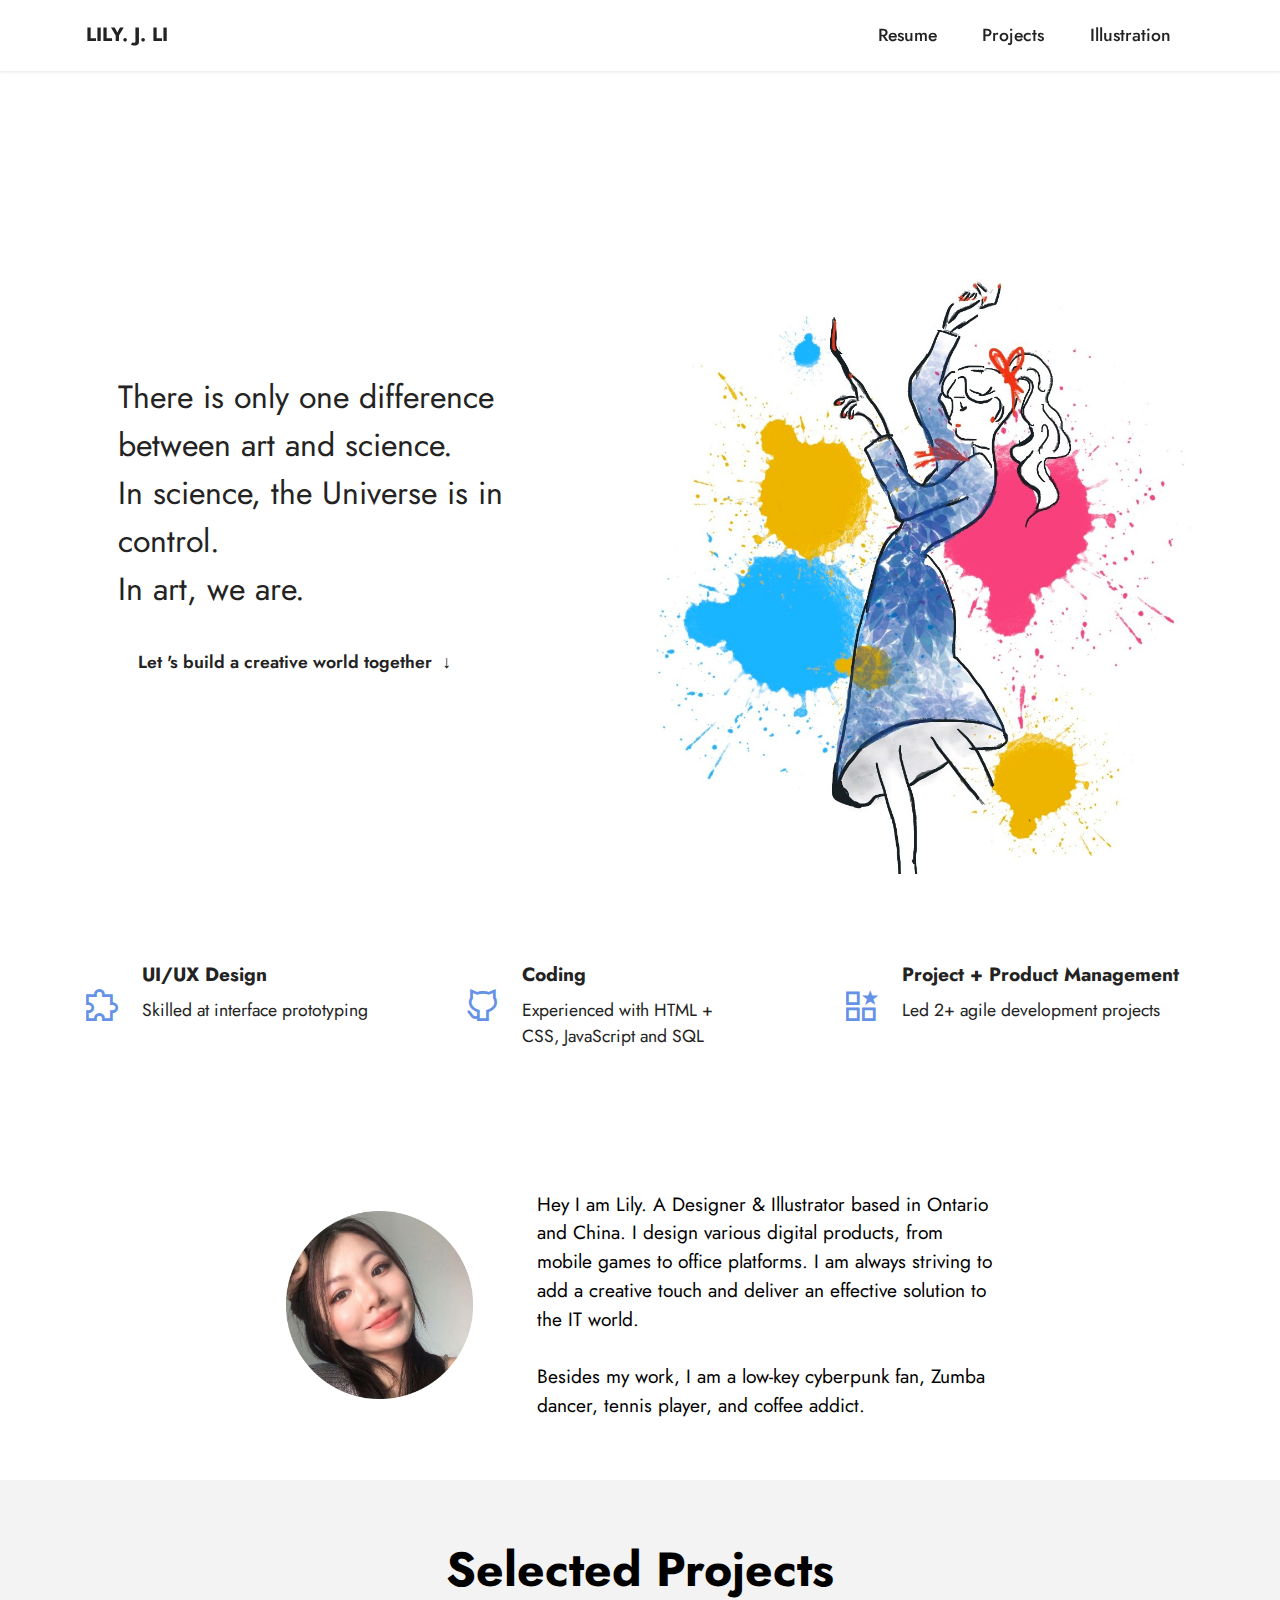
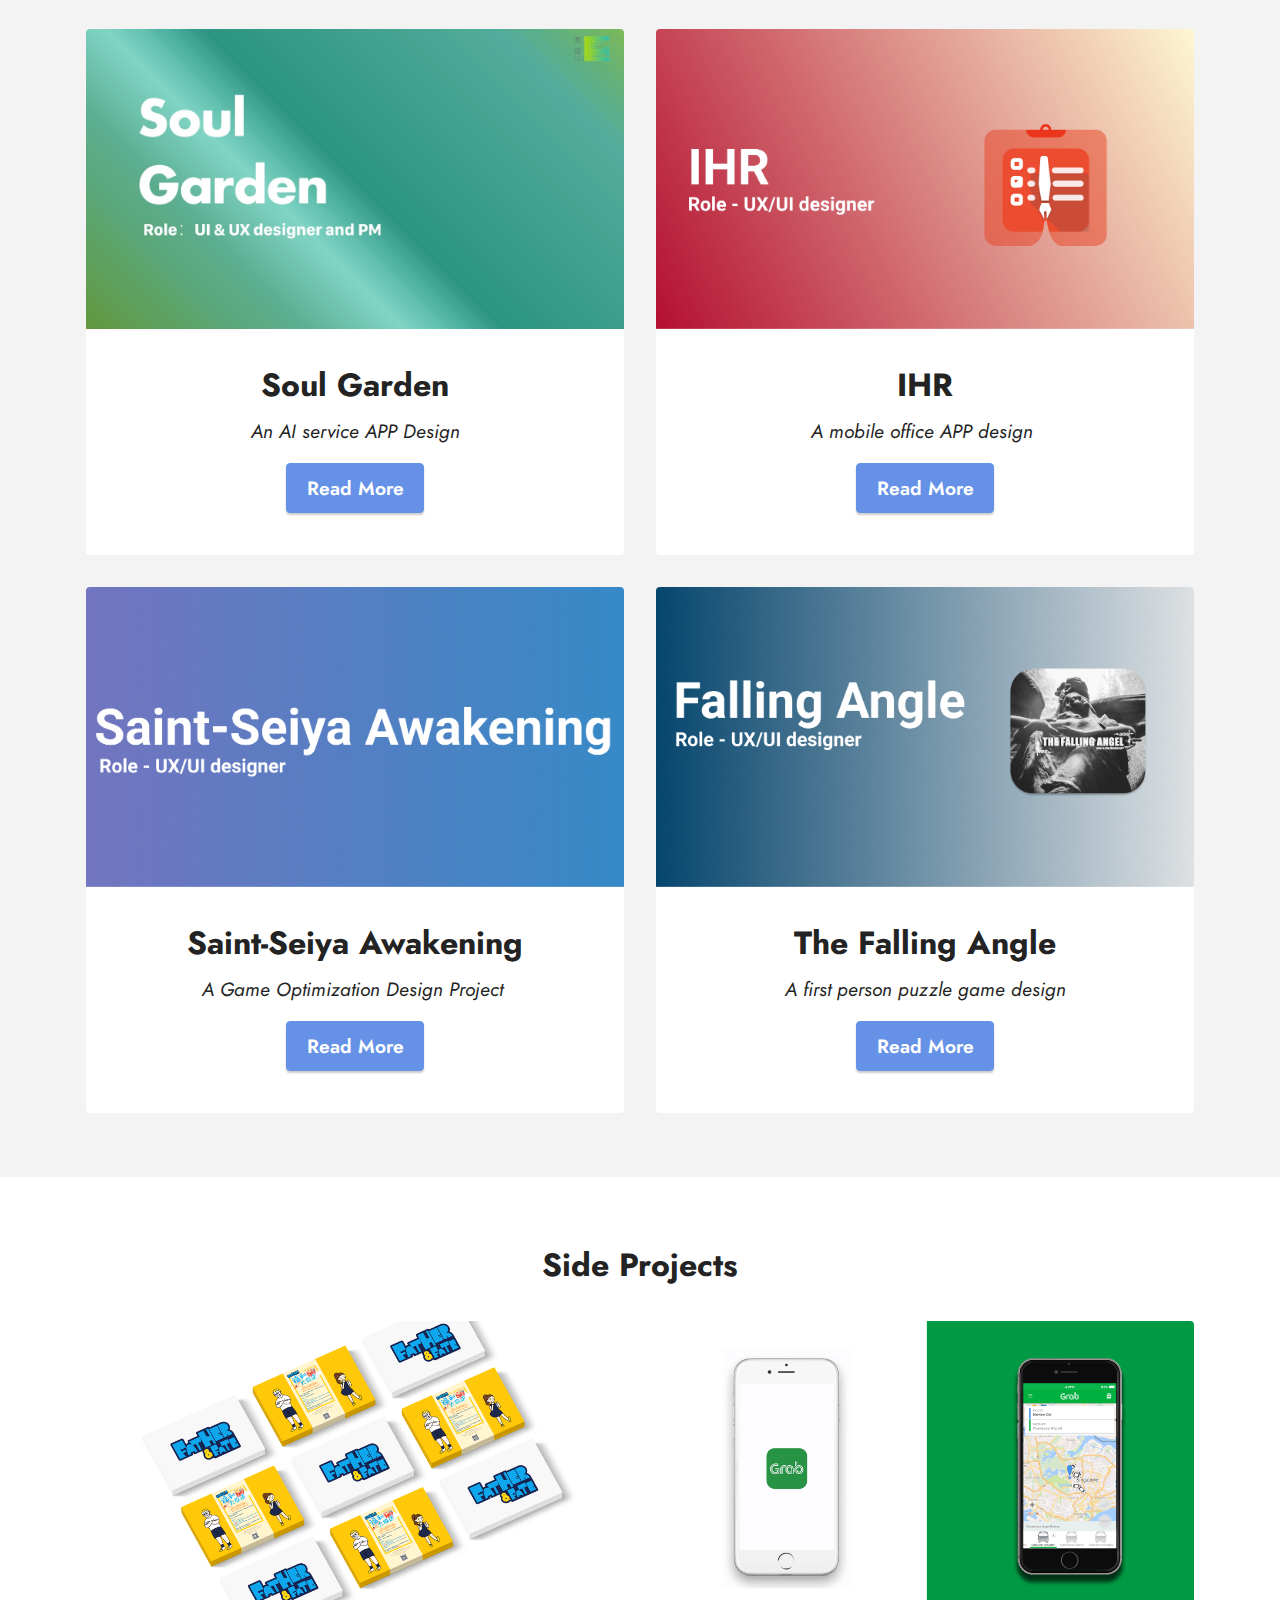
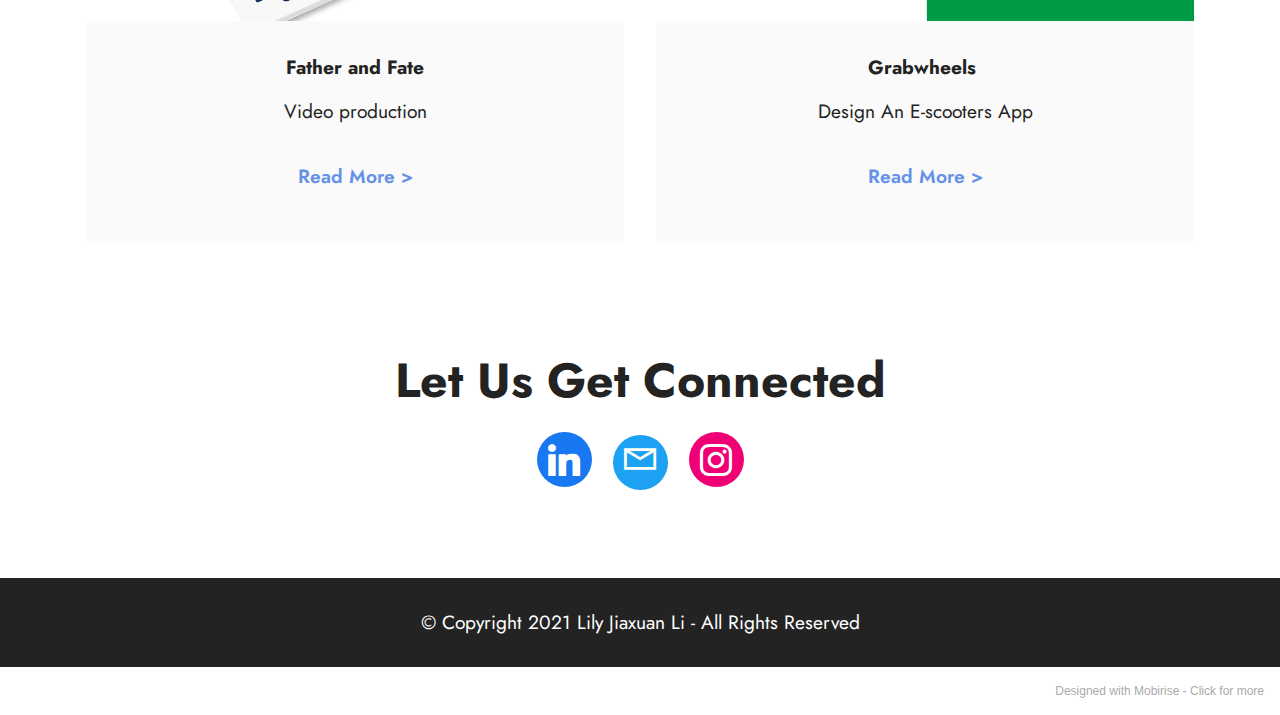
==== commit 7ac32625: "Add files via upload" ====
--- a/index.html
+++ b/index.html
@@ -34,7 +34,7 @@
         <div class="container">
             <div class="navbar-brand">
                 
-                <span class="navbar-caption-wrap"><a class="navbar-caption text-black text-primary display-7" href="index.html">JL SALON</a></span>
+                <span class="navbar-caption-wrap"><a class="navbar-caption text-black text-primary display-7" href="index.html">LILY. J. LI</a></span>
             </div>
             <button class="navbar-toggler" type="button" data-toggle="collapse" data-target="#navbarSupportedContent" aria-controls="navbarNavAltMarkup" aria-expanded="false" aria-label="Toggle navigation">
                 <div class="hamburger">
@@ -45,7 +45,7 @@
                 </div>
             </button>
             <div class="collapse navbar-collapse" id="navbarSupportedContent">
-                <ul class="navbar-nav nav-dropdown nav-right" data-app-modern-menu="true"><li class="nav-item"><a class="nav-link link text-black text-primary display-4" href="assets/files/UpdatedResume-LilyJiaxuanLi.pdf" target="_blank">Resume</a></li>
+                <ul class="navbar-nav nav-dropdown nav-right" data-app-modern-menu="true"><li class="nav-item"><a class="nav-link link text-black text-primary display-4" href="assets/files/publicresume.pdf" target="_blank">Resume</a></li>
                     <li class="nav-item"><a class="nav-link link text-black text-primary display-4" href="index.html#gallery2-7">Projects</a></li>
                     <li class="nav-item"><a class="nav-link link text-black text-primary display-4" href="page5.html">Illustration</a>
                     </li></ul>
@@ -154,7 +154,7 @@
             <div class="item features-image сol-12 col-md-6 col-lg-6">
                 <div class="item-wrapper">
                     <div class="item-img">
-                        <img src="assets/images/soulgarden-uippt-1.jpg" alt="" data-slide-to="0">
+                        <a href="page7.html" target="_blank"><img src="assets/images/soulgarden-uippt-1.jpg" alt="" data-slide-to="0"></a>
                     </div>
                     <div class="item-content">
                         <h5 class="item-title mbr-fonts-style display-5"><strong>Soul Garden</strong></h5>
@@ -166,7 +166,7 @@
             </div><div class="item features-image сol-12 col-md-6 col-lg-6">
                 <div class="item-wrapper">
                     <div class="item-img">
-                        <img src="assets/images/group-16.png" alt="" data-slide-to="1">
+                        <a href="page6.html" target="_blank"><img src="assets/images/group-16.png" alt="" data-slide-to="1"></a>
                     </div>
                     <div class="item-content">
                         <h5 class="item-title mbr-fonts-style display-5"><strong>IHR</strong></h5>
@@ -180,7 +180,7 @@
             <div class="item features-image сol-12 col-md-6 col-lg-6">
                 <div class="item-wrapper">
                     <div class="item-img">
-                        <img src="assets/images/group-19.png" alt="" data-slide-to="2">
+                        <a href="page1.html" target="_blank"><img src="assets/images/group-19.png" alt="" data-slide-to="2"></a>
                     </div>
                     <div class="item-content">
                         <h5 class="item-title mbr-fonts-style display-5"><strong>Saint-Seiya Awakening</strong></h5>
@@ -192,7 +192,7 @@
             </div><div class="item features-image сol-12 col-md-6 col-lg-6">
                 <div class="item-wrapper">
                     <div class="item-img">
-                        <img src="assets/images/group-18.png" alt="" title="" data-slide-to="3">
+                        <a href="page4.html" target="_blank"><img src="assets/images/group-18.png" alt="" title="" data-slide-to="3"></a>
                     </div>
                     <div class="item-content">
                         <h5 class="item-title mbr-fonts-style display-5"><strong>The Falling Angle</strong></h5>
@@ -220,7 +220,7 @@
             <div class="item features-image сol-12 col-md-6 col-lg-6">
                 <div class="item-wrapper">
                     <div class="item-img">
-                        <img src="assets/images/20201202213956.png" alt="" title="">
+                        <a href="page8.html" target="_blank"><img src="assets/images/20201202213956.png" alt="" title=""></a>
                     </div>
                     <div class="item-content">
                         <h5 class="item-title mbr-fonts-style display-7"><strong>Father and Fate</strong></h5>
@@ -233,7 +233,7 @@
             <div class="item features-image сol-12 col-md-6 col-lg-6">
                 <div class="item-wrapper">
                     <div class="item-img">
-                        <img src="assets/images/iphone-1920x1080.png" alt="" title="">
+                        <a href="page2.html" target="_blank"><img src="assets/images/iphone-1920x1080.png" alt="" title=""></a>
                     </div>
                     <div class="item-content">
                         <h5 class="item-title mbr-fonts-style display-7"><strong>Grabwheels&nbsp;</strong></h5>
@@ -299,7 +299,7 @@
             </div>
         </div>
     </div>
-</section><section style="background-color: #fff; font-family: -apple-system, BlinkMacSystemFont, 'Segoe UI', 'Roboto', 'Helvetica Neue', Arial, sans-serif; color:#aaa; font-size:12px; padding: 0; align-items: center; display: flex;"><a href="https://mobirise.site/v" style="flex: 1 1; height: 3rem; padding-left: 1rem;"></a><p style="flex: 0 0 auto; margin:0; padding-right:1rem;">Built with Mobirise - <a href="https://mobirise.site/l" style="color:#aaa;">Try it</a></p></section><script src="assets/web/assets/jquery/jquery.min.js"></script>  <script src="assets/popper/popper.min.js"></script>  <script src="assets/tether/tether.min.js"></script>  <script src="assets/bootstrap/js/bootstrap.min.js"></script>  <script src="assets/smoothscroll/smooth-scroll.js"></script>  <script src="assets/dropdown/js/nav-dropdown.js"></script>  <script src="assets/dropdown/js/navbar-dropdown.js"></script>  <script src="assets/touchswipe/jquery.touch-swipe.min.js"></script>  <script src="assets/theme/js/script.js"></script>  
+</section><section style="background-color: #fff; font-family: -apple-system, BlinkMacSystemFont, 'Segoe UI', 'Roboto', 'Helvetica Neue', Arial, sans-serif; color:#aaa; font-size:12px; padding: 0; align-items: center; display: flex;"><a href="https://mobirise.site/v" style="flex: 1 1; height: 3rem; padding-left: 1rem;"></a><p style="flex: 0 0 auto; margin:0; padding-right:1rem;">Designed with Mobirise - <a href="https://mobirise.site/l" style="color:#aaa;">Click for more</a></p></section><script src="assets/web/assets/jquery/jquery.min.js"></script>  <script src="assets/popper/popper.min.js"></script>  <script src="assets/tether/tether.min.js"></script>  <script src="assets/bootstrap/js/bootstrap.min.js"></script>  <script src="assets/smoothscroll/smooth-scroll.js"></script>  <script src="assets/dropdown/js/nav-dropdown.js"></script>  <script src="assets/dropdown/js/navbar-dropdown.js"></script>  <script src="assets/touchswipe/jquery.touch-swipe.min.js"></script>  <script src="assets/theme/js/script.js"></script>  
   
   
 </body>
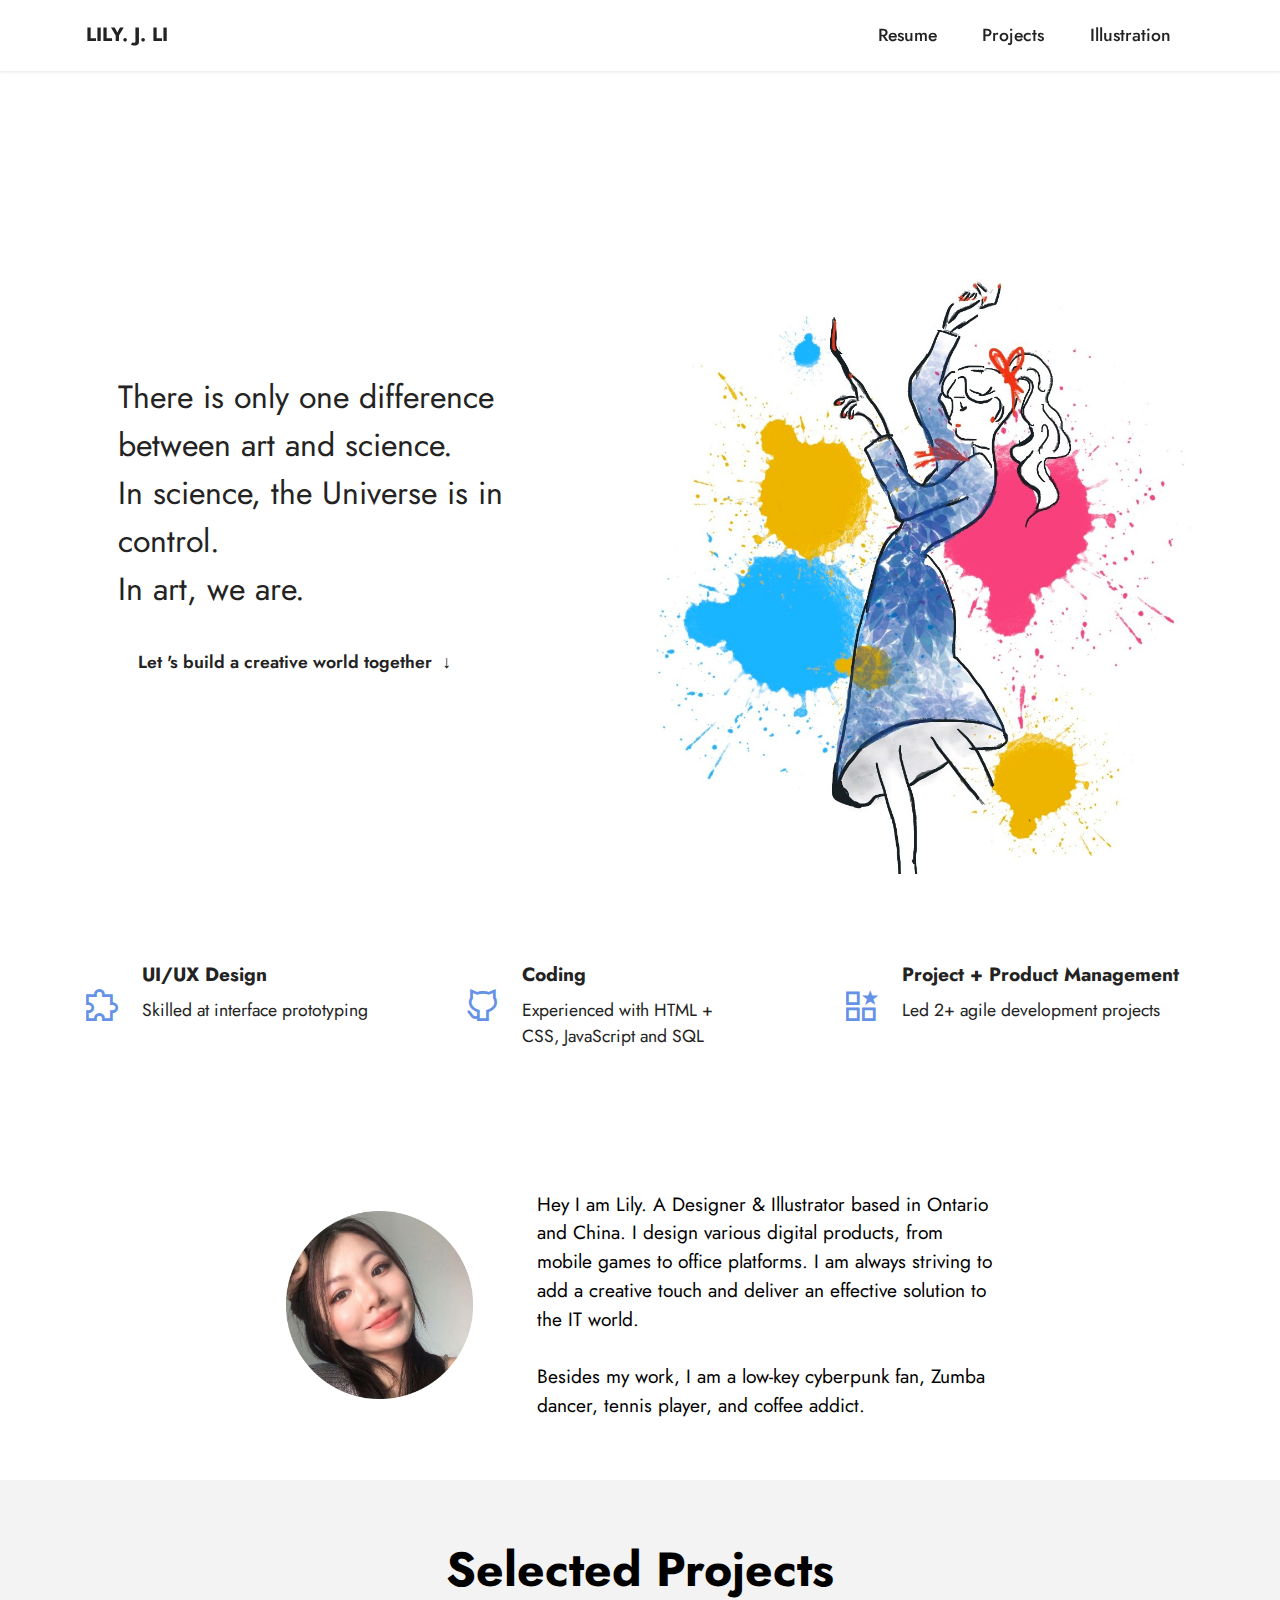
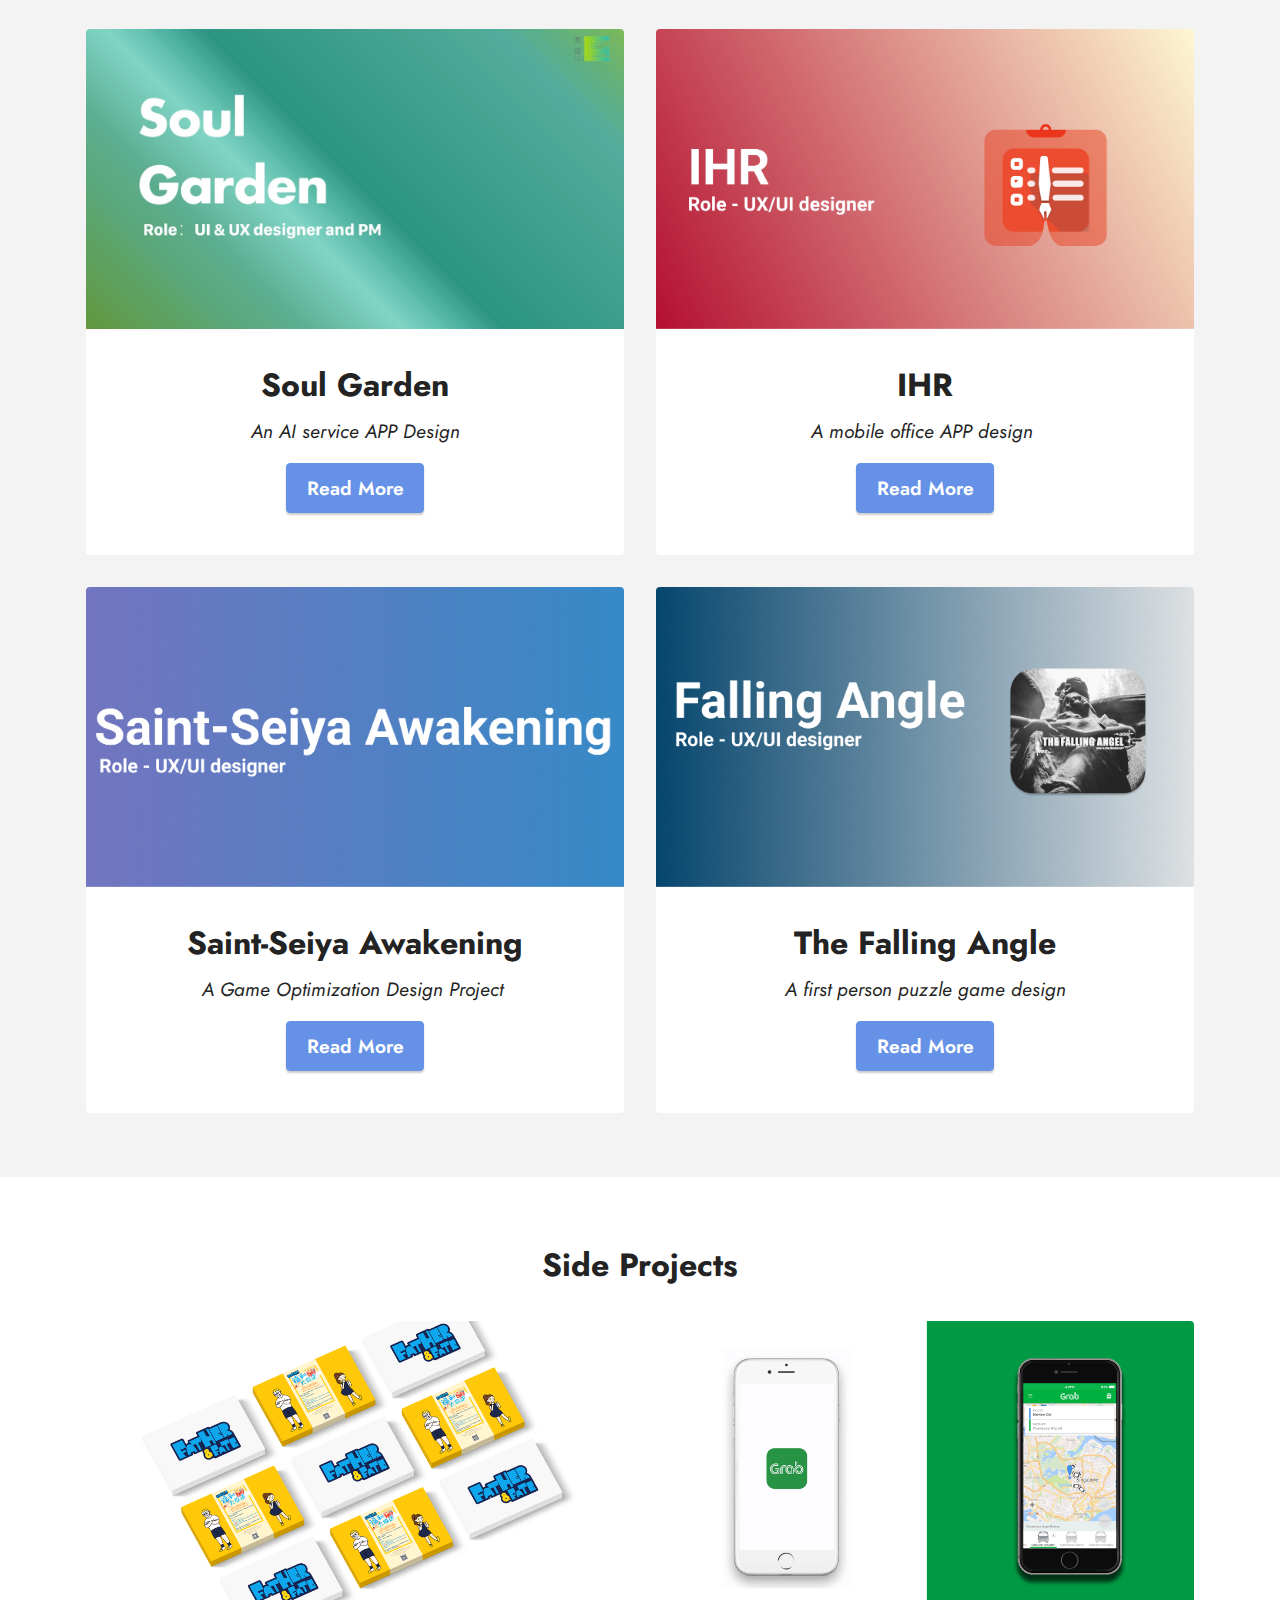
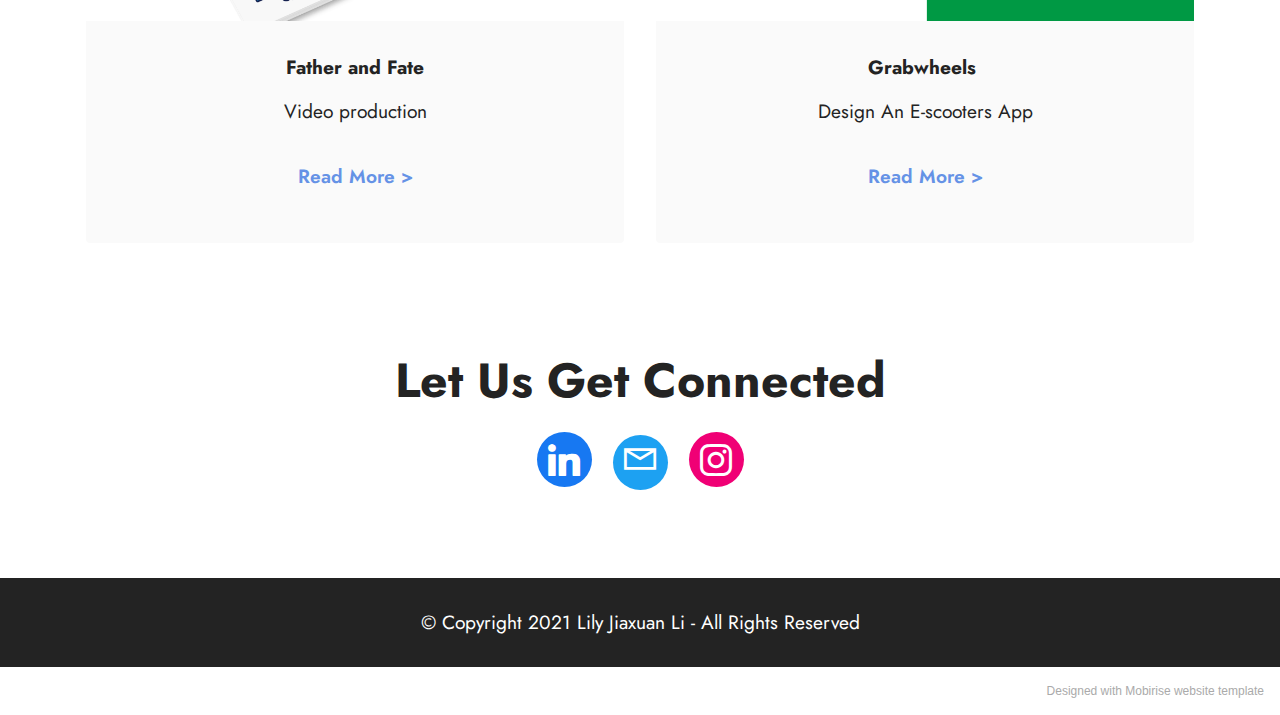
==== commit 234e89b9: "Add files via upload" ====
--- a/index.html
+++ b/index.html
@@ -299,7 +299,7 @@
             </div>
         </div>
     </div>
-</section><section style="background-color: #fff; font-family: -apple-system, BlinkMacSystemFont, 'Segoe UI', 'Roboto', 'Helvetica Neue', Arial, sans-serif; color:#aaa; font-size:12px; padding: 0; align-items: center; display: flex;"><a href="https://mobirise.site/v" style="flex: 1 1; height: 3rem; padding-left: 1rem;"></a><p style="flex: 0 0 auto; margin:0; padding-right:1rem;">Designed with Mobirise - <a href="https://mobirise.site/l" style="color:#aaa;">Click for more</a></p></section><script src="assets/web/assets/jquery/jquery.min.js"></script>  <script src="assets/popper/popper.min.js"></script>  <script src="assets/tether/tether.min.js"></script>  <script src="assets/bootstrap/js/bootstrap.min.js"></script>  <script src="assets/smoothscroll/smooth-scroll.js"></script>  <script src="assets/dropdown/js/nav-dropdown.js"></script>  <script src="assets/dropdown/js/navbar-dropdown.js"></script>  <script src="assets/touchswipe/jquery.touch-swipe.min.js"></script>  <script src="assets/theme/js/script.js"></script>  
+</section><section style="background-color: #fff; font-family: -apple-system, BlinkMacSystemFont, 'Segoe UI', 'Roboto', 'Helvetica Neue', Arial, sans-serif; color:#aaa; font-size:12px; padding: 0; align-items: center; display: flex;"><a href="https://mobirise.site/g" style="flex: 1 1; height: 3rem; padding-left: 1rem;"></a><p style="flex: 0 0 auto; margin:0; padding-right:1rem;">Designed with Mobirise <a href="https://mobirise.site/u" style="color:#aaa;">website</a> template</p></section><script src="assets/web/assets/jquery/jquery.min.js"></script>  <script src="assets/popper/popper.min.js"></script>  <script src="assets/tether/tether.min.js"></script>  <script src="assets/bootstrap/js/bootstrap.min.js"></script>  <script src="assets/smoothscroll/smooth-scroll.js"></script>  <script src="assets/dropdown/js/nav-dropdown.js"></script>  <script src="assets/dropdown/js/navbar-dropdown.js"></script>  <script src="assets/touchswipe/jquery.touch-swipe.min.js"></script>  <script src="assets/theme/js/script.js"></script>  
   
   
 </body>
